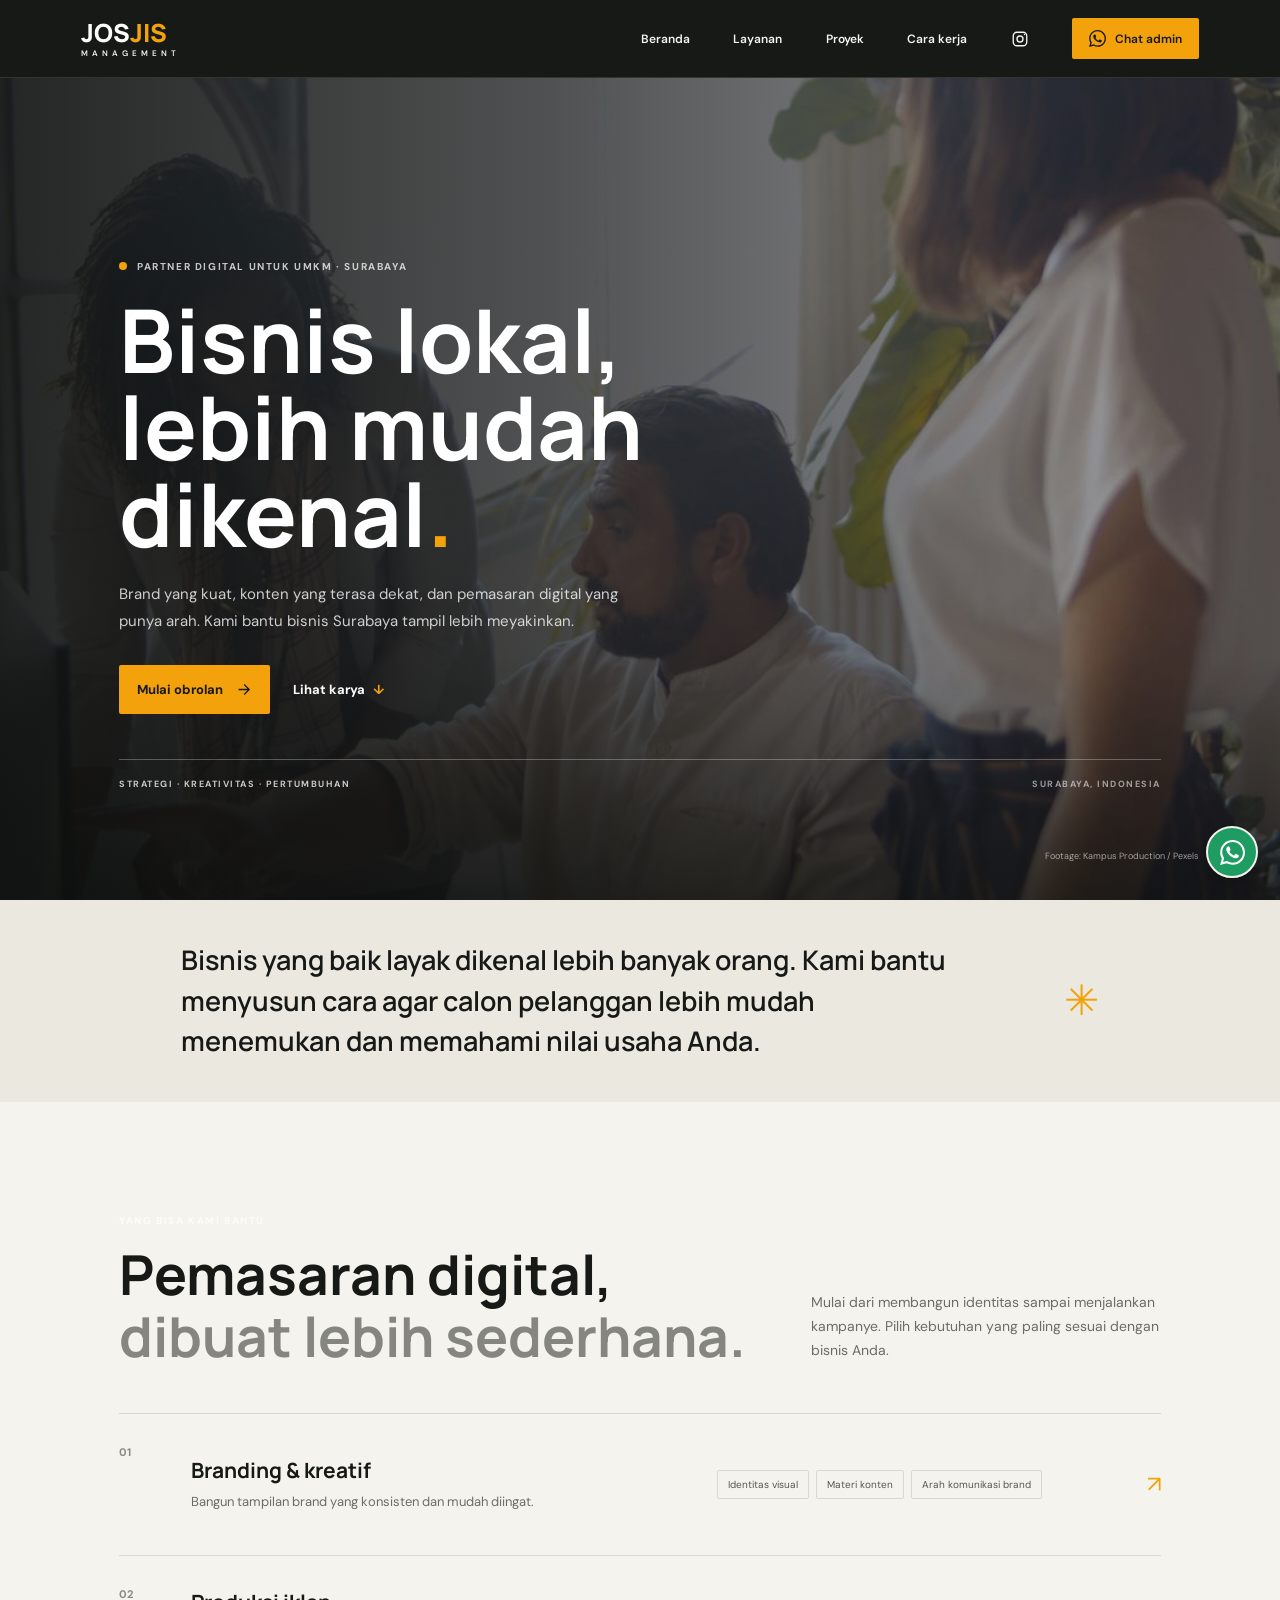
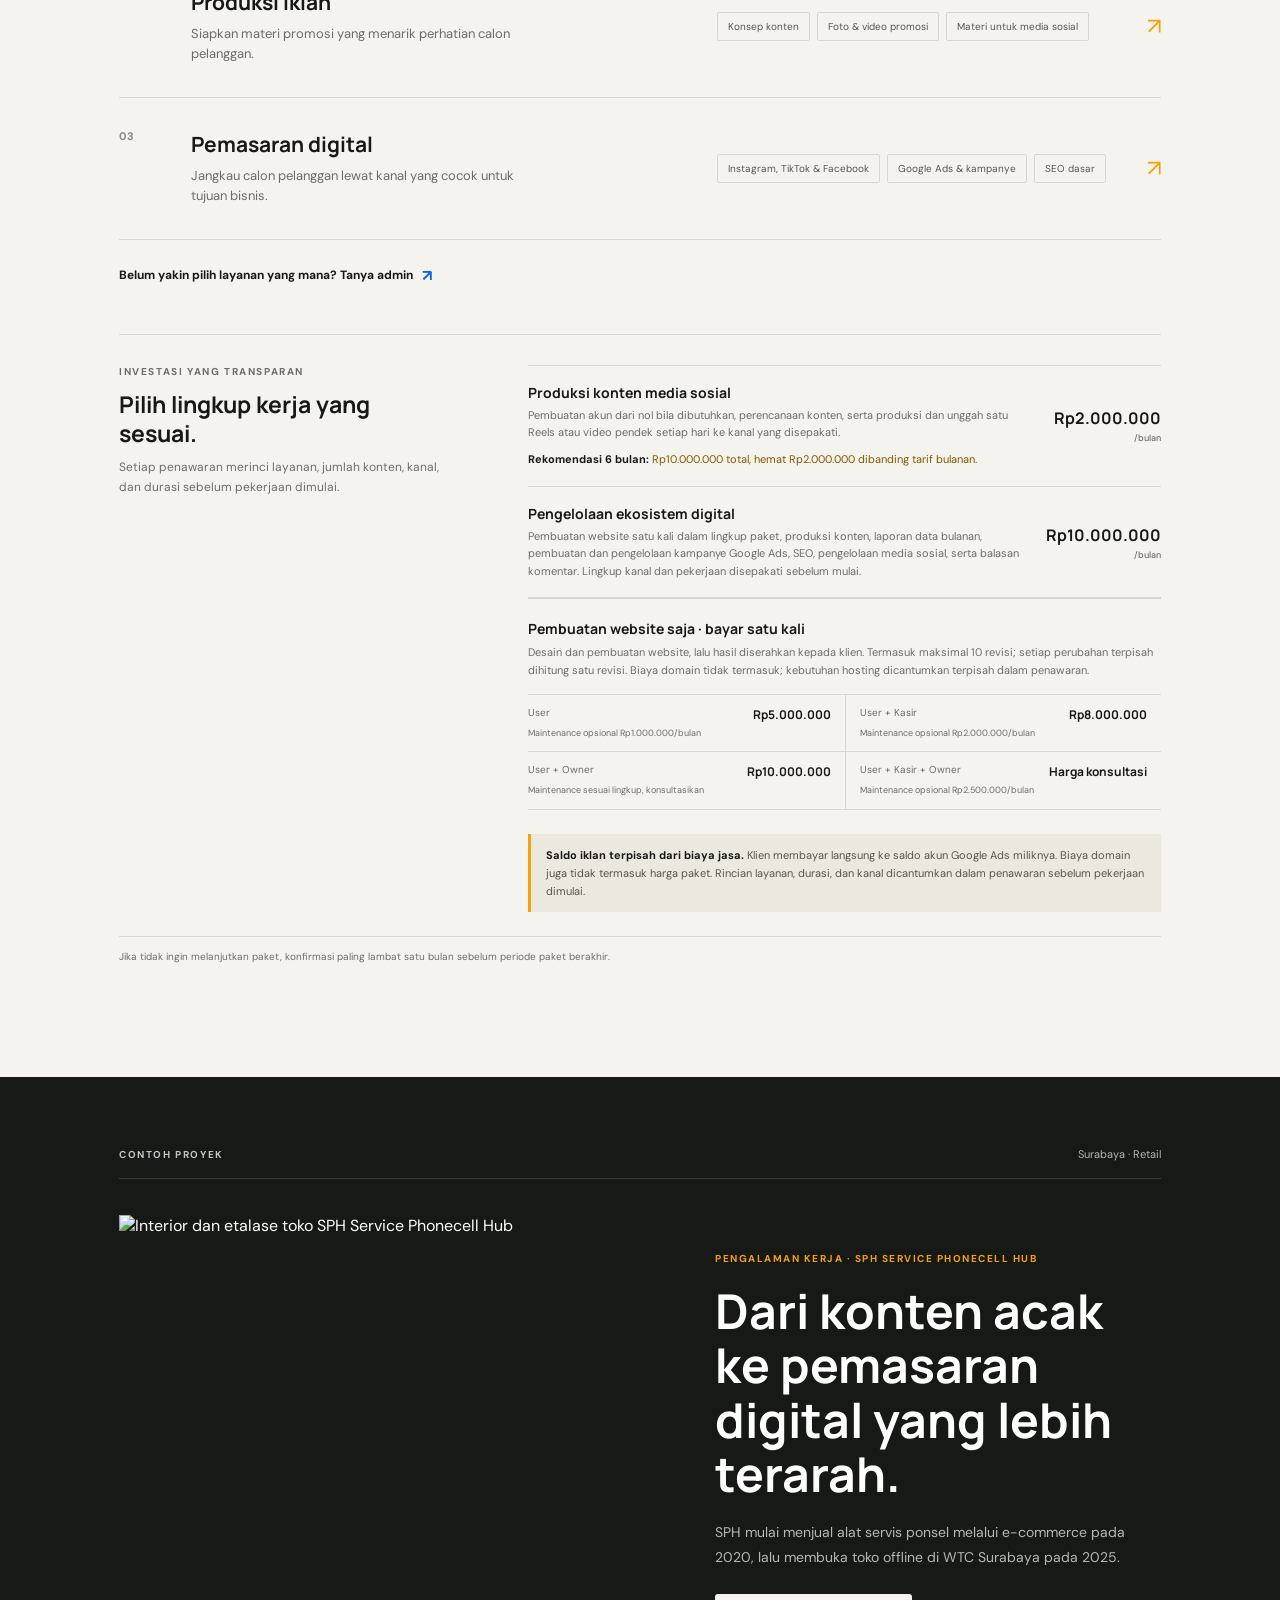
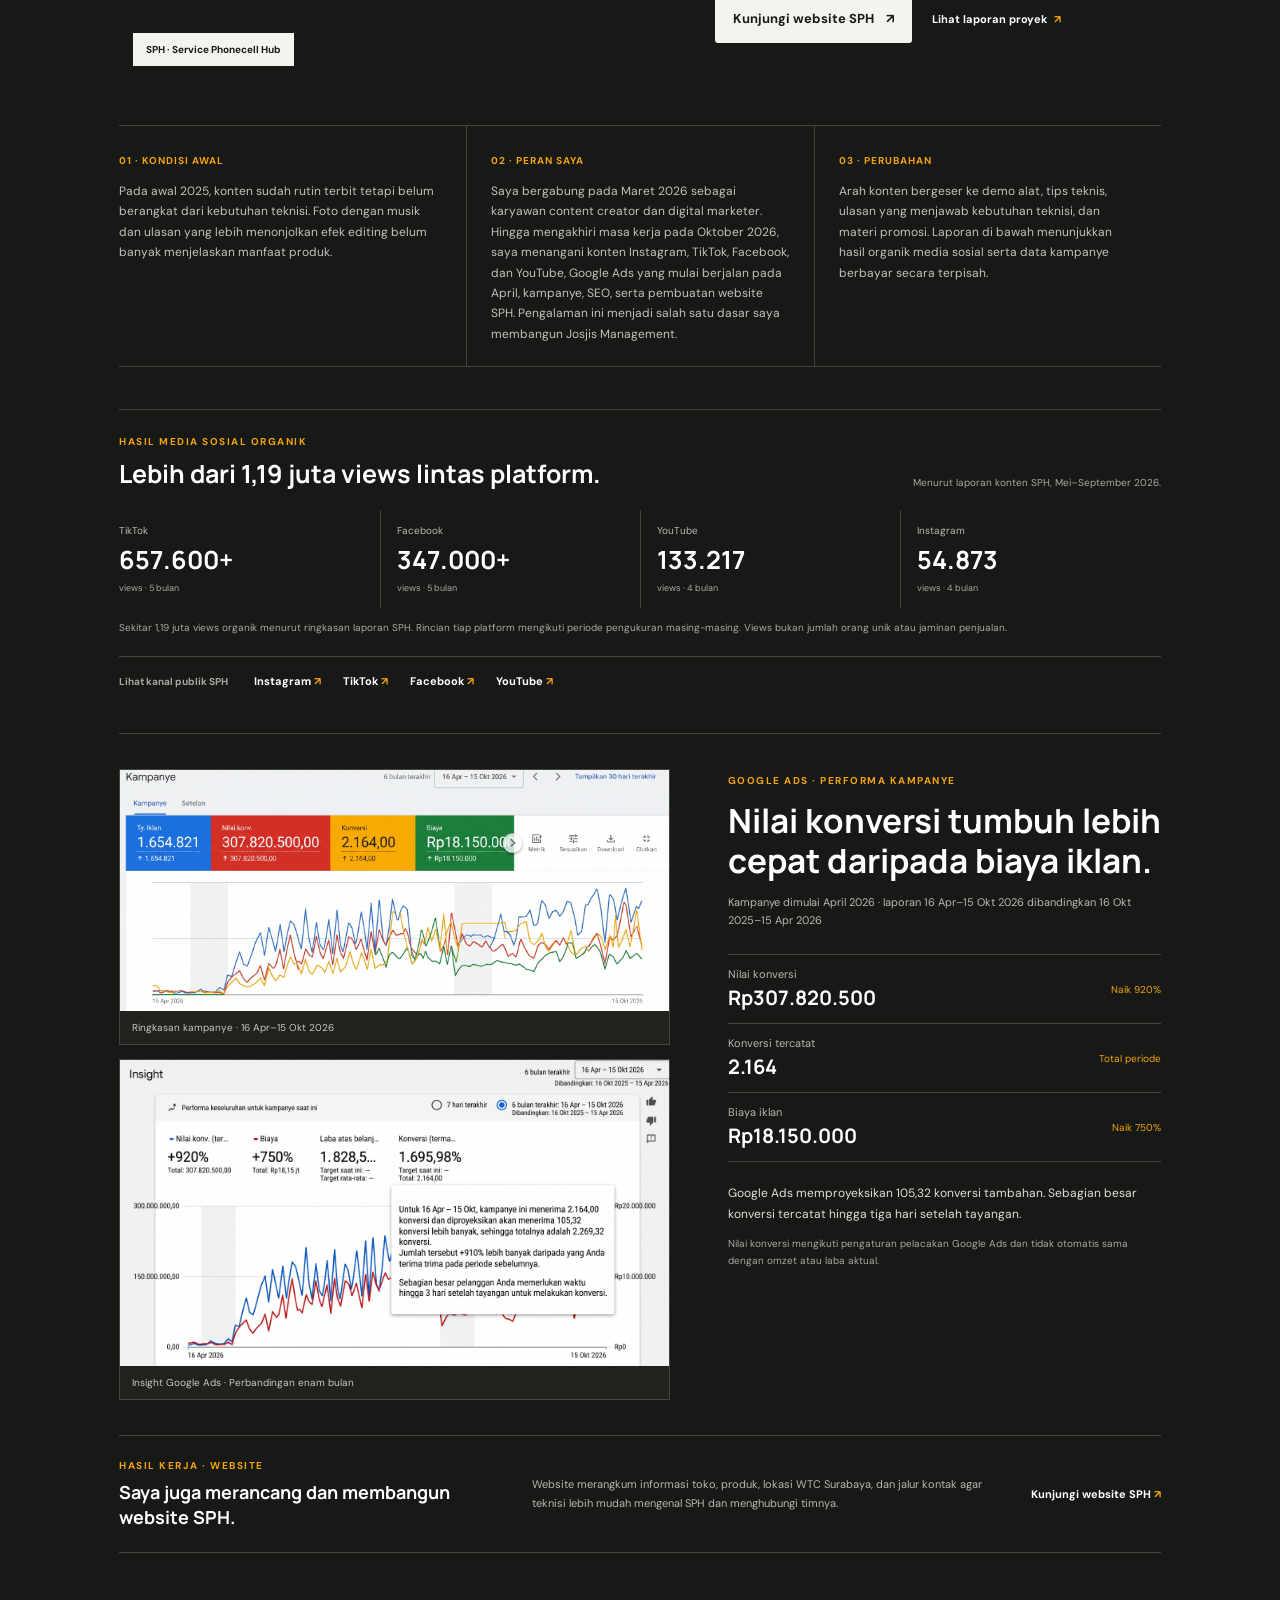
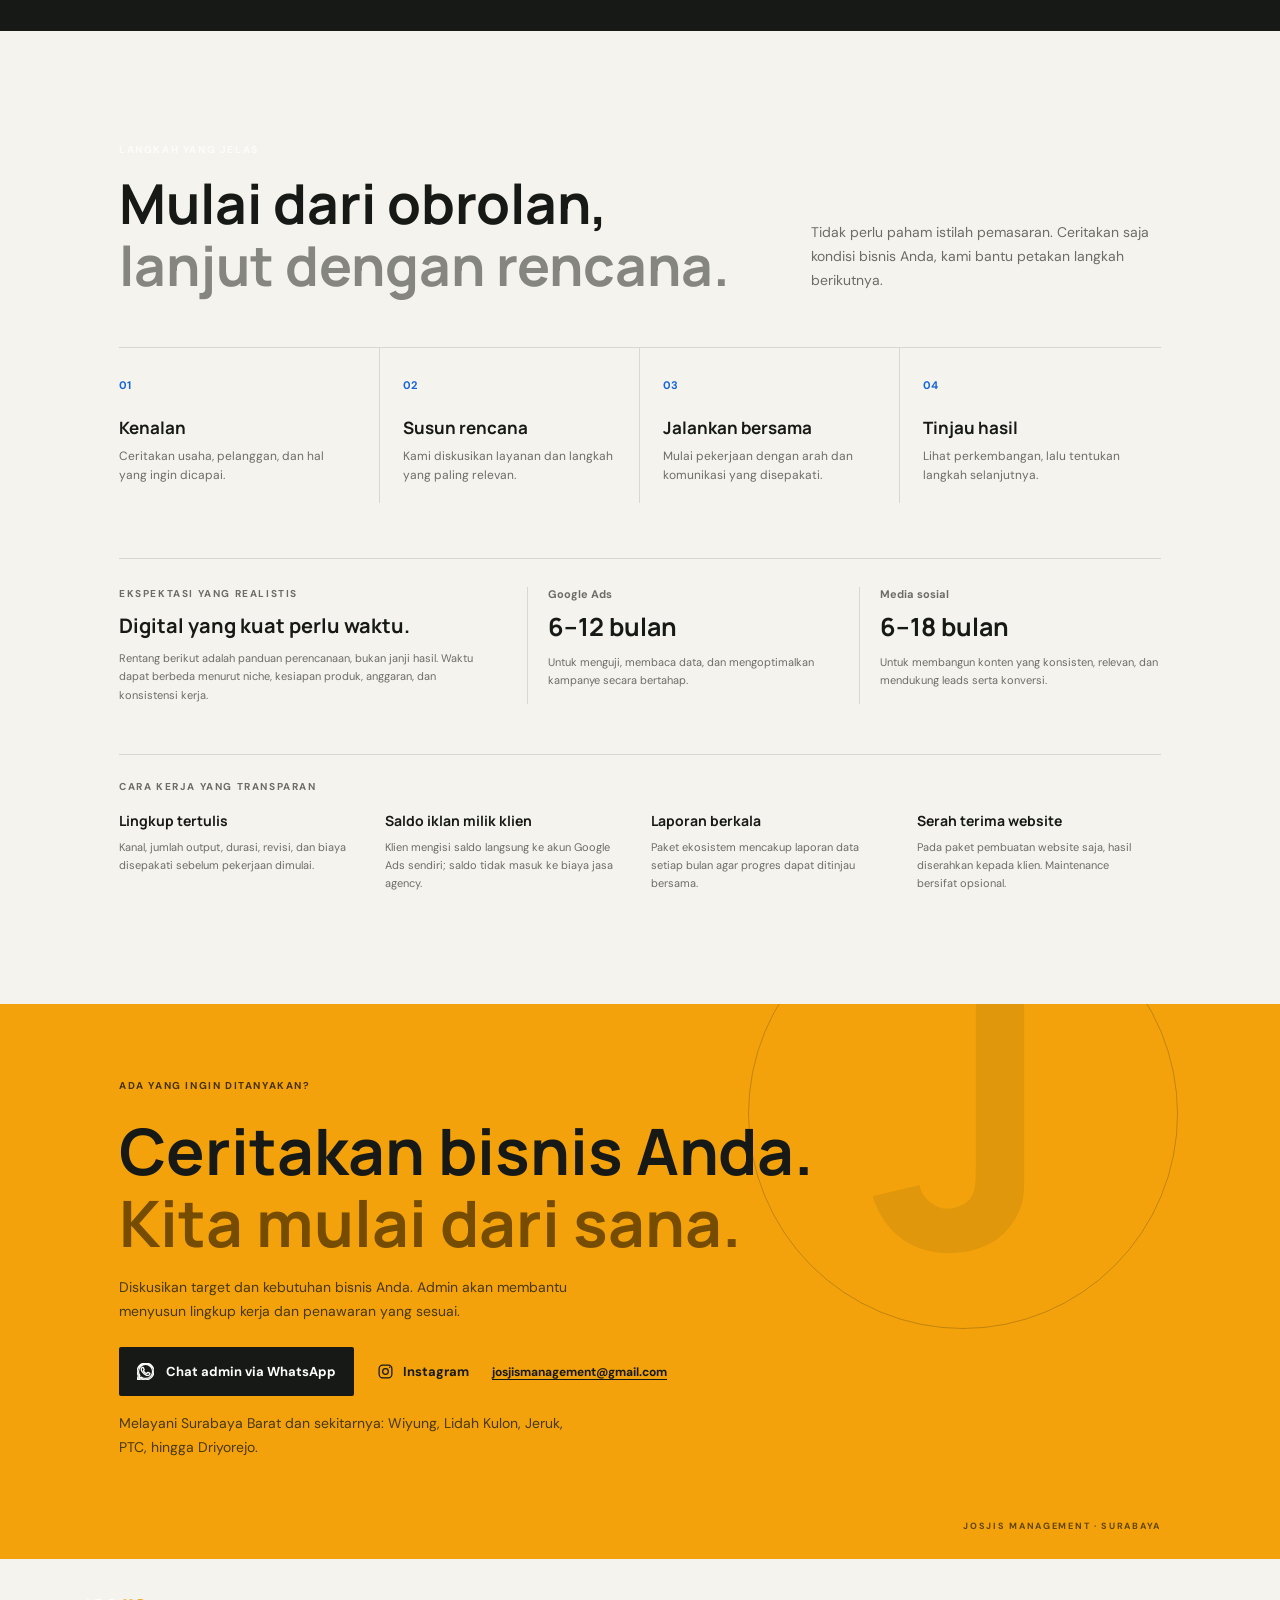
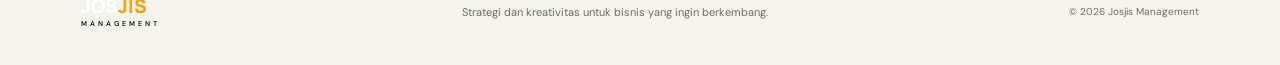
==== index.html @ 12db0a2f "Publish upgraded Josjis Management website Update the production site with the latest local website " ====
<!doctype html>
<html lang="id">
  <head>
    <meta charset="UTF-8" />
    <meta name="viewport" content="width=device-width, initial-scale=1.0" />
    <meta name="theme-color" content="#171916" />
    <meta name="description" content="Josjis Management membantu UMKM membangun brand, membuat materi iklan, dan mengembangkan pemasaran digital dari Surabaya." />
    <title>Josjis Management | Bikin Bisnis Lebih Terlihat</title>
    <link rel="preconnect" href="https://fonts.googleapis.com" />
    <link rel="preconnect" href="https://fonts.gstatic.com" crossorigin />
    <link href="https://fonts.googleapis.com/css2?family=DM+Sans:wght@400;500;600;700&family=Manrope:wght@400;500;600;700;800&display=swap" rel="stylesheet" />
    <link rel="stylesheet" href="styles.css" />
    <script src="script.js" defer></script>
  </head>
  <body>
    <header class="site-header">
      <a class="wordmark" href="#beranda" aria-label="Josjis Management, beranda">
        <span class="wordmark-main">JOS<span>JIS</span></span>
        <span class="wordmark-sub">MANAGEMENT</span>
      </a>
      <button class="menu-toggle" type="button" aria-label="Buka menu" aria-expanded="false" aria-controls="main-nav">
        <span></span><span></span>
      </button>
      <nav class="main-nav" id="main-nav" aria-label="Navigasi utama">
        <a href="#beranda">Beranda</a>
        <a href="#layanan">Layanan</a>
        <a href="#proyek">Proyek</a>
        <a href="#cara-kerja">Cara kerja</a>
        <a class="nav-instagram" href="https://www.instagram.com/josjis_management?stkn=MW5jb3ViZWU3eDFobw==" target="_blank" rel="noopener noreferrer" aria-label="Instagram Josjis Management">
          <svg viewBox="0 0 24 24" aria-hidden="true"><rect x="3" y="3" width="18" height="18" rx="5"/><circle cx="12" cy="12" r="4"/><circle class="instagram-dot" cx="18" cy="6" r="1"/></svg>
        </a>
        <a class="nav-contact" href="https://wa.me/message/ZLDYTVWY77NSD1" target="_blank" rel="noopener noreferrer">
          <svg viewBox="0 0 24 24" aria-hidden="true"><path d="M20.52 3.48A11.82 11.82 0 0 0 12.1 0C5.55 0 .22 5.33.22 11.88c0 2.1.55 4.14 1.6 5.95L.12 24l6.33-1.66a11.9 11.9 0 0 0 5.65 1.44h.01c6.55 0 11.88-5.33 11.88-11.88 0-3.17-1.23-6.15-3.47-8.42ZM12.1 21.77a9.9 9.9 0 0 1-5.05-1.39l-.36-.21-3.76.99 1-3.67-.24-.38a9.85 9.85 0 0 1-1.52-5.23c0-5.48 4.46-9.94 9.94-9.94 2.65 0 5.14 1.03 7.02 2.91a9.88 9.88 0 0 1 2.91 7.03c0 5.48-4.46 9.89-9.94 9.89Zm5.45-7.43c-.3-.15-1.77-.88-2.05-.98-.27-.1-.47-.15-.67.15-.2.3-.77.98-.95 1.18-.18.2-.35.22-.65.08-.3-.15-1.26-.47-2.4-1.49-.89-.79-1.49-1.77-1.67-2.07-.17-.3-.02-.46.13-.61.13-.13.3-.35.45-.53.15-.18.2-.3.3-.5.1-.2.05-.38-.03-.53-.07-.15-.67-1.62-.92-2.22-.24-.58-.49-.5-.67-.51h-.57c-.2 0-.52.08-.8.38-.27.3-1.04 1.02-1.04 2.49s1.07 2.89 1.22 3.09c.15.2 2.1 3.2 5.09 4.48.71.31 1.27.49 1.7.63.72.23 1.37.2 1.88.12.57-.09 1.77-.72 2.02-1.42.25-.7.25-1.3.18-1.42-.08-.13-.28-.2-.58-.35Z"/></svg>
          Chat admin
        </a>
      </nav>
    </header>

    <main>
      <section class="hero" id="beranda">
        <video class="hero-video" autoplay muted loop playsinline preload="none" poster="assets/hero-studio-poster.jpg" aria-hidden="true">
          <source src="assets/hero-studio.mp4" type="video/mp4" />
          <source src="https://videos.pexels.com/video-files/6248592/6248592-hd_1280_720_25fps.mp4" type="video/mp4" />
        </video>
        <div class="hero-shade" aria-hidden="true"></div>
        <div class="hero-copy">
          <p class="eyebrow"><span class="eyebrow-dot"></span> Partner digital untuk UMKM · Surabaya</p>
          <h1>Bisnis lokal,<br />lebih mudah dikenal<span class="accent-mark">.</span></h1>
          <p class="hero-lede">Brand yang kuat, konten yang terasa dekat, dan pemasaran digital yang punya arah. Kami bantu bisnis Surabaya tampil lebih meyakinkan.</p>
          <div class="hero-actions">
            <a class="button button-dark" href="https://wa.me/message/ZLDYTVWY77NSD1" target="_blank" rel="noopener noreferrer">
              Mulai obrolan
              <svg viewBox="0 0 24 24" aria-hidden="true"><path d="M5 12h14M13 5l7 7-7 7" /></svg>
            </a>
            <a class="text-link" href="#proyek">Lihat karya <span aria-hidden="true">↓</span></a>
          </div>
        </div>
        <div class="hero-meta"><span>Strategi · Kreativitas · Pertumbuhan</span><span class="hero-location">SURABAYA, INDONESIA</span></div>
        <span class="hero-credit">Footage: Kampus Production / Pexels</span>
      </section>

      <section class="intro-band" aria-label="Tentang Josjis Management">
        <p>Bisnis yang baik layak dikenal lebih banyak orang. Kami bantu menyusun cara agar calon pelanggan lebih mudah menemukan dan memahami nilai usaha Anda.</p>
        <span class="intro-spark" aria-hidden="true">✳</span>
      </section>

      <section class="services section-wrap" id="layanan">
        <div class="section-heading">
          <div><p class="eyebrow">Yang bisa kami bantu</p><h2>Pemasaran digital,<br /><span>dibuat lebih sederhana.</span></h2></div>
          <p class="section-note">Mulai dari membangun identitas sampai menjalankan kampanye. Pilih kebutuhan yang paling sesuai dengan bisnis Anda.</p>
        </div>
        <div class="service-list">
          <article class="service-item">
            <span class="service-number">01</span>
            <div class="service-title"><h3>Branding &amp; kreatif</h3><p>Bangun tampilan brand yang konsisten dan mudah diingat.</p></div>
            <ul><li>Identitas visual</li><li>Materi konten</li><li>Arah komunikasi brand</li></ul>
            <span class="service-arrow" aria-hidden="true">↗</span>
          </article>
          <article class="service-item">
            <span class="service-number">02</span>
            <div class="service-title"><h3>Produksi iklan</h3><p>Siapkan materi promosi yang menarik perhatian calon pelanggan.</p></div>
            <ul><li>Konsep konten</li><li>Foto &amp; video promosi</li><li>Materi untuk media sosial</li></ul>
            <span class="service-arrow" aria-hidden="true">↗</span>
          </article>
          <article class="service-item">
            <span class="service-number">03</span>
            <div class="service-title"><h3>Pemasaran digital</h3><p>Jangkau calon pelanggan lewat kanal yang cocok untuk tujuan bisnis.</p></div>
            <ul><li>Instagram, TikTok &amp; Facebook</li><li>Google Ads &amp; kampanye</li><li>SEO dasar</li></ul>
            <span class="service-arrow" aria-hidden="true">↗</span>
          </article>
        </div>
        <a class="inline-cta" href="https://wa.me/message/ZLDYTVWY77NSD1" target="_blank" rel="noopener noreferrer">Belum yakin pilih layanan yang mana? Tanya admin <span aria-hidden="true">↗</span></a>
        <div class="pricing-overview" aria-labelledby="pricing-title">
          <div class="pricing-heading">
            <p class="eyebrow">Investasi yang transparan</p>
            <h3 id="pricing-title">Pilih lingkup kerja yang sesuai.</h3>
            <p>Setiap penawaran merinci layanan, jumlah konten, kanal, dan durasi sebelum pekerjaan dimulai.</p>
          </div>
          <div class="pricing-list">
            <article class="pricing-row">
              <div><h4>Produksi konten media sosial</h4><p>Pembuatan akun dari nol bila dibutuhkan, perencanaan konten, serta produksi dan unggah satu Reels atau video pendek setiap hari ke kanal yang disepakati.</p><p class="pricing-deal"><strong>Rekomendasi 6 bulan:</strong> Rp10.000.000 total, hemat Rp2.000.000 dibanding tarif bulanan.</p></div>
              <strong>Rp2.000.000<span>/bulan</span></strong>
            </article>
            <article class="pricing-row">
              <div><h4>Pengelolaan ekosistem digital</h4><p>Pembuatan website satu kali dalam lingkup paket, produksi konten, laporan data bulanan, pembuatan dan pengelolaan kampanye Google Ads, SEO, pengelolaan media sosial, serta balasan komentar. Lingkup kanal dan pekerjaan disepakati sebelum mulai.</p></div>
              <strong>Rp10.000.000<span>/bulan</span></strong>
            </article>
            <article class="pricing-website">
              <div class="pricing-website-heading"><h4>Pembuatan website saja · bayar satu kali</h4><p>Desain dan pembuatan website, lalu hasil diserahkan kepada klien. Termasuk maksimal 10 revisi; setiap perubahan terpisah dihitung satu revisi. Biaya domain tidak termasuk; kebutuhan hosting dicantumkan terpisah dalam penawaran.</p></div>
              <div class="website-config-list">
                <div><span>User</span><strong>Rp5.000.000</strong><small>Maintenance opsional Rp1.000.000/bulan</small></div>
                <div><span>User + Kasir</span><strong>Rp8.000.000</strong><small>Maintenance opsional Rp2.000.000/bulan</small></div>
                <div><span>User + Owner</span><strong>Rp10.000.000</strong><small>Maintenance sesuai lingkup, konsultasikan</small></div>
                <div><span>User + Kasir + Owner</span><strong>Harga konsultasi</strong><small>Maintenance opsional Rp2.500.000/bulan</small></div>
              </div>
            </article>
          </div>
          <p class="pricing-ad-budget"><strong>Saldo iklan terpisah dari biaya jasa.</strong> Klien membayar langsung ke saldo akun Google Ads miliknya. Biaya domain juga tidak termasuk harga paket. Rincian layanan, durasi, dan kanal dicantumkan dalam penawaran sebelum pekerjaan dimulai.</p>
          <p class="pricing-terms">Jika tidak ingin melanjutkan paket, konfirmasi paling lambat satu bulan sebelum periode paket berakhir.</p>
        </div>
      </section>

      <section class="project-section" id="proyek">
        <div class="project-inner">
          <div class="project-topline"><p class="eyebrow">Contoh proyek</p><span>Surabaya · Retail</span></div>
          <div class="project-grid">
            <div class="project-image-wrap">
              <img src="https://sphservice.netlify.app/sph-toko.jpg" alt="Interior dan etalase toko SPH Service Phonecell Hub" loading="lazy" />
              <span class="image-caption">SPH · Service Phonecell Hub</span>
            </div>
            <div class="project-copy">
              <p class="project-kicker">Pengalaman kerja · SPH Service Phonecell Hub</p>
              <h2>Dari konten acak ke pemasaran digital yang lebih terarah.</h2>
              <p>SPH mulai menjual alat servis ponsel melalui e-commerce pada 2020, lalu membuka toko offline di WTC Surabaya pada 2025.</p>
              <div class="project-links">
                <a class="button button-light" href="https://sphservice.netlify.app/" target="_blank" rel="noopener noreferrer">Kunjungi website SPH <span aria-hidden="true">↗</span></a>
                <a class="report-link" href="https://drive.google.com/file/d/15TUkrly_C1UPIqpBRBptR8ZwINu9asWR/view" target="_blank" rel="noopener noreferrer">Lihat laporan proyek <span aria-hidden="true">↗</span></a>
              </div>
            </div>
          </div>
          <div class="case-study-story" aria-label="Perjalanan pengelolaan digital SPH">
            <article>
              <span>01 · Kondisi awal</span>
              <p>Pada awal 2025, konten sudah rutin terbit tetapi belum berangkat dari kebutuhan teknisi. Foto dengan musik dan ulasan yang lebih menonjolkan efek editing belum banyak menjelaskan manfaat produk.</p>
            </article>
            <article>
              <span>02 · Peran saya</span>
              <p>Saya bergabung pada Maret 2026 sebagai karyawan content creator dan digital marketer. Hingga mengakhiri masa kerja pada Oktober 2026, saya menangani konten Instagram, TikTok, Facebook, dan YouTube, Google Ads yang mulai berjalan pada April, kampanye, SEO, serta pembuatan website SPH. Pengalaman ini menjadi salah satu dasar saya membangun Josjis Management.</p>
            </article>
            <article>
              <span>03 · Perubahan</span>
              <p>Arah konten bergeser ke demo alat, tips teknis, ulasan yang menjawab kebutuhan teknisi, dan materi promosi. Laporan di bawah menunjukkan hasil organik media sosial serta data kampanye berbayar secara terpisah.</p>
            </article>
          </div>
          <section class="social-results" aria-labelledby="social-results-title">
            <div class="social-results-heading">
              <div><p class="project-kicker">Hasil media sosial organik</p><h3 id="social-results-title">Lebih dari 1,19 juta views lintas platform.</h3></div>
              <p>Menurut laporan konten SPH, Mei–September 2026.</p>
            </div>
            <div class="social-results-grid">
              <article><span>TikTok</span><strong>657.600+</strong><small>views · 5 bulan</small></article>
              <article><span>Facebook</span><strong>347.000+</strong><small>views · 5 bulan</small></article>
              <article><span>YouTube</span><strong>133.217</strong><small>views · 4 bulan</small></article>
              <article><span>Instagram</span><strong>54.873</strong><small>views · 4 bulan</small></article>
            </div>
            <p class="social-results-note">Sekitar 1,19 juta views organik menurut ringkasan laporan SPH. Rincian tiap platform mengikuti periode pengukuran masing-masing. Views bukan jumlah orang unik atau jaminan penjualan.</p>
          </section>
          <div class="case-study-channels">
            <span>Lihat kanal publik SPH</span>
            <a href="https://www.instagram.com/sphservicephonecellhub/" target="_blank" rel="noopener noreferrer">Instagram <span aria-hidden="true">↗</span></a>
            <a href="https://www.tiktok.com/@servicephonecellhub" target="_blank" rel="noopener noreferrer">TikTok <span aria-hidden="true">↗</span></a>
            <a href="https://www.facebook.com/servicephonecellhub/" target="_blank" rel="noopener noreferrer">Facebook <span aria-hidden="true">↗</span></a>
            <a href="https://www.youtube.com/@servicephonecellhub" target="_blank" rel="noopener noreferrer">YouTube <span aria-hidden="true">↗</span></a>
          </div>
          <div class="ads-report" aria-labelledby="ads-report-title">
            <div class="ads-report-visuals" aria-label="Tangkapan layar laporan Google Ads">
              <figure class="ads-report-figure">
                <img src="assets/Gemini_Generated_Image_j2tyowj2tyowj2ty.jpg" alt="Ringkasan Google Ads periode 16 April sampai 15 Oktober 2026: 1.654.821 tayangan, nilai konversi Rp307.820.500, 2.164 konversi, dan biaya Rp18.150.000." loading="lazy" />
                <figcaption>Ringkasan kampanye · 16 Apr–15 Okt 2026</figcaption>
              </figure>
              <figure class="ads-report-figure">
                <img src="assets/Gemini_Generated_Image_wlbngfwlbngfwlbn.jpg" alt="Insight Google Ads yang membandingkan performa kampanye dengan enam bulan sebelumnya." loading="lazy" />
                <figcaption>Insight Google Ads · Perbandingan enam bulan</figcaption>
              </figure>
            </div>
            <div class="ads-report-copy">
              <p class="ads-report-kicker">Google Ads · Performa kampanye</p>
              <h3 id="ads-report-title">Nilai konversi tumbuh lebih cepat daripada biaya iklan.</h3>
              <p class="ads-report-period">Kampanye dimulai April 2026 · laporan 16 Apr–15 Okt 2026 dibandingkan 16 Okt 2025–15 Apr 2026</p>
              <dl class="ads-report-metrics">
                <div><dt>Nilai konversi</dt><dd>Rp307.820.500</dd><small>Naik 920%</small></div>
                <div><dt>Konversi tercatat</dt><dd>2.164</dd><small>Total periode</small></div>
                <div><dt>Biaya iklan</dt><dd>Rp18.150.000</dd><small>Naik 750%</small></div>
              </dl>
              <p class="ads-report-insight">Google Ads memproyeksikan 105,32 konversi tambahan. Sebagian besar konversi tercatat hingga tiga hari setelah tayangan.</p>
              <p class="ads-report-note">Nilai konversi mengikuti pengaturan pelacakan Google Ads dan tidak otomatis sama dengan omzet atau laba aktual.</p>
            </div>
          </div>
          <div class="case-study-website">
            <div><p class="project-kicker">Hasil kerja · Website</p><h3>Saya juga merancang dan membangun website SPH.</h3></div>
            <p>Website merangkum informasi toko, produk, lokasi WTC Surabaya, dan jalur kontak agar teknisi lebih mudah mengenal SPH dan menghubungi timnya.</p>
            <a href="https://sphservice.netlify.app/" target="_blank" rel="noopener noreferrer">Kunjungi website SPH <span aria-hidden="true">↗</span></a>
          </div>
        </div>
      </section>

      <section class="process section-wrap" id="cara-kerja">
        <div class="section-heading process-heading">
          <div><p class="eyebrow">Langkah yang jelas</p><h2>Mulai dari obrolan,<br /><span>lanjut dengan rencana.</span></h2></div>
          <p class="section-note">Tidak perlu paham istilah pemasaran. Ceritakan saja kondisi bisnis Anda, kami bantu petakan langkah berikutnya.</p>
        </div>
        <div class="process-grid">
          <article><span>01</span><h3>Kenalan</h3><p>Ceritakan usaha, pelanggan, dan hal yang ingin dicapai.</p></article>
          <article><span>02</span><h3>Susun rencana</h3><p>Kami diskusikan layanan dan langkah yang paling relevan.</p></article>
          <article><span>03</span><h3>Jalankan bersama</h3><p>Mulai pekerjaan dengan arah dan komunikasi yang disepakati.</p></article>
          <article><span>04</span><h3>Tinjau hasil</h3><p>Lihat perkembangan, lalu tentukan langkah selanjutnya.</p></article>
        </div>
        <div class="growth-horizon">
          <div class="growth-horizon-intro">
            <p class="eyebrow">Ekspektasi yang realistis</p>
            <h3>Digital yang kuat perlu waktu.</h3>
            <p>Rentang berikut adalah panduan perencanaan, bukan janji hasil. Waktu dapat berbeda menurut niche, kesiapan produk, anggaran, dan konsistensi kerja.</p>
          </div>
          <div class="growth-horizon-item"><span>Google Ads</span><strong>6–12 bulan</strong><p>Untuk menguji, membaca data, dan mengoptimalkan kampanye secara bertahap.</p></div>
          <div class="growth-horizon-item"><span>Media sosial</span><strong>6–18 bulan</strong><p>Untuk membangun konten yang konsisten, relevan, dan mendukung leads serta konversi.</p></div>
        </div>
        <div class="work-transparency">
          <p class="eyebrow">Cara kerja yang transparan</p>
          <div class="work-transparency-grid">
            <article><h3>Lingkup tertulis</h3><p>Kanal, jumlah output, durasi, revisi, dan biaya disepakati sebelum pekerjaan dimulai.</p></article>
            <article><h3>Saldo iklan milik klien</h3><p>Klien mengisi saldo langsung ke akun Google Ads sendiri; saldo tidak masuk ke biaya jasa agency.</p></article>
            <article><h3>Laporan berkala</h3><p>Paket ekosistem mencakup laporan data setiap bulan agar progres dapat ditinjau bersama.</p></article>
            <article><h3>Serah terima website</h3><p>Pada paket pembuatan website saja, hasil diserahkan kepada klien. Maintenance bersifat opsional.</p></article>
          </div>
        </div>
      </section>

      <section class="contact-section" id="kontak">
        <div class="contact-orbit" aria-hidden="true">J</div>
        <div class="contact-content">
          <p class="eyebrow">Ada yang ingin ditanyakan?</p>
          <h2>Ceritakan bisnis Anda.<br /><span>Kita mulai dari sana.</span></h2>
          <p>Diskusikan target dan kebutuhan bisnis Anda. Admin akan membantu menyusun lingkup kerja dan penawaran yang sesuai.</p>
          <div class="contact-actions">
            <a class="button button-dark" href="https://wa.me/message/ZLDYTVWY77NSD1" target="_blank" rel="noopener noreferrer">
              <svg viewBox="0 0 24 24" aria-hidden="true"><path d="M20.52 3.48A11.82 11.82 0 0 0 12.1 0C5.55 0 .22 5.33.22 11.88c0 2.1.55 4.14 1.6 5.95L.12 24l6.33-1.66a11.9 11.9 0 0 0 5.65 1.44h.01c6.55 0 11.88-5.33 11.88-11.88 0-3.17-1.23-6.15-3.47-8.42ZM12.1 21.77a9.9 9.9 0 0 1-5.05-1.39l-.36-.21-3.76.99 1-3.67-.24-.38a9.85 9.85 0 0 1-1.52-5.23c0-5.48 4.46-9.94 9.94-9.94 2.65 0 5.14 1.03 7.02 2.91a9.88 9.88 0 0 1 2.91 7.03c0 5.48-4.46 9.89-9.94 9.89Zm5.45-7.43c-.3-.15-1.77-.88-2.05-.98-.27-.1-.47-.15-.67.15-.2.3-.77.98-.95 1.18-.18.2-.35.22-.65.08-.3-.15-1.26-.47-2.4-1.49-.89-.79-1.49-1.77-1.67-2.07-.17-.3-.02-.46.13-.61.13-.13.3-.35.45-.53.15-.18.2-.3.3-.5.1-.2.05-.38-.03-.53-.07-.15-.67-1.62-.92-2.22-.24-.58-.49-.5-.67-.51h-.57c-.2 0-.52.08-.8.38-.27.3-1.04 1.02-1.04 2.49s1.07 2.89 1.22 3.09c.15.2 2.1 3.2 5.09 4.48.71.31 1.27.49 1.7.63.72.23 1.37.2 1.88.12.57-.09 1.77-.72 2.02-1.42.25-.7.25-1.3.18-1.42-.08-.13-.28-.2-.58-.35Z"/></svg>
              Chat admin via WhatsApp
            </a>
            <a class="instagram-contact" href="https://www.instagram.com/josjis_management?stkn=MW5jb3ViZWU3eDFobw==" target="_blank" rel="noopener noreferrer">
              <svg viewBox="0 0 24 24" aria-hidden="true"><rect x="3" y="3" width="18" height="18" rx="5"/><circle cx="12" cy="12" r="4"/><circle class="instagram-dot" cx="18" cy="6" r="1"/></svg>
              Instagram
            </a>
            <a class="contact-email" href="mailto:josjismanagement@gmail.com">josjismanagement@gmail.com</a>
          </div>
          <p class="service-area">Melayani Surabaya Barat dan sekitarnya: Wiyung, Lidah Kulon, Jeruk, PTC, hingga Driyorejo.</p>
        </div>
        <span class="contact-aside">JOSJIS MANAGEMENT · SURABAYA</span>
      </section>
    </main>

    <footer class="site-footer">
      <a class="wordmark footer-wordmark" href="#beranda" aria-label="Josjis Management, kembali ke atas">
        <span class="wordmark-main">JOS<span>JIS</span></span>
        <span class="wordmark-sub">MANAGEMENT</span>
      </a>
      <p>Strategi dan kreativitas untuk bisnis yang ingin berkembang.</p>
      <span class="copyright">© <span id="current-year">2026</span> Josjis Management</span>
    </footer>

    <a class="floating-whatsapp" href="https://wa.me/message/ZLDYTVWY77NSD1" target="_blank" rel="noopener noreferrer" aria-label="Chat admin Josjis Management melalui WhatsApp">
      <svg viewBox="0 0 24 24" aria-hidden="true"><path d="M20.52 3.48A11.82 11.82 0 0 0 12.1 0C5.55 0 .22 5.33.22 11.88c0 2.1.55 4.14 1.6 5.95L.12 24l6.33-1.66a11.9 11.9 0 0 0 5.65 1.44h.01c6.55 0 11.88-5.33 11.88-11.88 0-3.17-1.23-6.15-3.47-8.42ZM12.1 21.77a9.9 9.9 0 0 1-5.05-1.39l-.36-.21-3.76.99 1-3.67-.24-.38a9.85 9.85 0 0 1-1.52-5.23c0-5.48 4.46-9.94 9.94-9.94 2.65 0 5.14 1.03 7.02 2.91a9.88 9.88 0 0 1 2.91 7.03c0 5.48-4.46 9.89-9.94 9.89Zm5.45-7.43c-.3-.15-1.77-.88-2.05-.98-.27-.1-.47-.15-.67.15-.2.3-.77.98-.95 1.18-.18.2-.35.22-.65.08-.3-.15-1.26-.47-2.4-1.49-.89-.79-1.49-1.77-1.67-2.07-.17-.3-.02-.46.13-.61.13-.13.3-.35.45-.53.15-.18.2-.3.3-.5.1-.2.05-.38-.03-.53-.07-.15-.67-1.62-.92-2.22-.24-.58-.49-.5-.67-.51h-.57c-.2 0-.52.08-.8.38-.27.3-1.04 1.02-1.04 2.49s1.07 2.89 1.22 3.09c.15.2 2.1 3.2 5.09 4.48.71.31 1.27.49 1.7.63.72.23 1.37.2 1.88.12.57-.09 1.77-.72 2.02-1.42.25-.7.25-1.3.18-1.42-.08-.13-.28-.2-.58-.35Z"/></svg>
    </a>
    <span class="cursor-dot" aria-hidden="true"></span>
  </body>
</html>
---- styles.css ----
:root {
  font-family: 'DM Sans', sans-serif;
  color: #171916;
  background: #f5f3ed;
  font-synthesis: none;
  text-rendering: optimizeLegibility;
  --paper: #f5f3ed;
  --ink: #171916;
  --muted: #6c6d66;
  --line: #d8d7d0;
  --orange: #f3a20b;
  --blue: #1465d9;
  --display: 'Manrope', sans-serif;
}

* { box-sizing: border-box; }
html { scroll-behavior: smooth; scroll-padding-top: 92px; }
body { margin: 0; min-width: 320px; }
body, button, a { font-family: 'DM Sans', sans-serif; }
a { color: inherit; }
button { color: inherit; }
:focus-visible { outline: 3px solid var(--blue); outline-offset: 4px; }

.site-header {
  min-height: 78px;
  padding: 0 clamp(22px, 6.3vw, 98px);
  display: flex;
  align-items: center;
  justify-content: space-between;
  border-bottom: 1px solid rgba(255, 255, 255, .12);
  position: sticky;
  top: 0;
  z-index: 5;
  background: #171916;
  color: var(--paper);
}
.wordmark { display: inline-flex; flex-direction: column; text-decoration: none; line-height: 1; width: max-content; }
.wordmark-main { font-family: var(--display); font-size: 25px; font-weight: 800; letter-spacing: 0; }
.wordmark-main { color: #fff; }
.wordmark-main span { color: var(--orange); }
.wordmark-sub { margin-top: 4px; font-size: 8px; letter-spacing: 4px; font-weight: 600; }
.main-nav { display: flex; align-items: center; gap: clamp(22px, 3.4vw, 52px); }
.main-nav > a { text-decoration: none; font-size: 12px; font-weight: 600; transition: color .2s ease; }
.main-nav > a:hover { color: var(--orange); }
.main-nav .nav-contact { display: inline-flex; align-items: center; gap: 9px; padding: 12px 17px; background: var(--orange); color: var(--ink); border-radius: 2px; }
.main-nav .nav-contact:hover { color: var(--ink); background: #ffc345; }
.nav-instagram { display: grid; place-items: center; }
.nav-instagram svg { width: 18px; height: 18px; fill: none; stroke: currentColor; stroke-width: 1.8; }
.nav-instagram .instagram-dot { fill: currentColor; stroke: none; }
.nav-contact svg, .button svg { width: 17px; height: 17px; fill: currentColor; }
.menu-toggle { display: none; }

.hero {
  min-height: max(650px, calc(100svh - 78px));
  padding: 110px clamp(22px, 9.3vw, 145px) 38px;
  display: flex;
  flex-direction: column;
  justify-content: center;
  align-items: flex-start;
  gap: 45px;
  position: relative;
  overflow: hidden;
  isolation: isolate;
  background: #141511 url('assets/hero-studio-poster.jpg') center 46% / cover no-repeat;
  color: #fff;
}
.hero-video, .hero-shade { position: absolute; inset: 0; width: 100%; height: 100%; }
.hero-video { z-index: -2; object-fit: cover; object-position: center 46%; }
.hero-shade { z-index: -1; background: linear-gradient(90deg, rgba(12, 14, 12, .88) 0%, rgba(12, 14, 12, .66) 43%, rgba(12, 14, 12, .24) 100%), linear-gradient(0deg, rgba(12, 14, 12, .6), transparent 30%); }
.hero-copy { max-width: 820px; padding-bottom: 0; position: relative; z-index: 1; }
.eyebrow { display: flex; align-items: center; gap: 10px; text-transform: uppercase; letter-spacing: 1.6px; font-size: 10px; font-weight: 700; color: rgba(255, 255, 255, .75); margin: 0 0 23px; }
.eyebrow-dot { width: 8px; height: 8px; background: var(--orange); border-radius: 50%; display: inline-block; }
h1, h2, h3, p { margin-top: 0; }
h1, h2, h3 { font-family: var(--display); }
.hero h1 { max-width: 820px; font-size: 88px; line-height: .99; letter-spacing: 0; margin: 0 0 24px; font-weight: 700; text-wrap: balance; }
.accent-mark { color: var(--orange); }
.hero-lede { max-width: 540px; color: rgba(255, 255, 255, .78); font-size: 15px; line-height: 1.8; margin-bottom: 30px; }
.hero-actions, .contact-actions { display: flex; flex-wrap: wrap; align-items: center; gap: 23px; }
.button { min-height: 49px; display: inline-flex; align-items: center; justify-content: center; gap: 12px; padding: 0 18px; text-decoration: none; font-size: 13px; font-weight: 700; transition: transform .2s ease, background .2s ease; }
.button:hover { transform: translateY(-2px); }
.button-dark { background: var(--ink); color: white; border-radius: 2px; }
.button-dark:hover { background: var(--blue); }
.button-dark svg { fill: none; stroke: currentColor; stroke-width: 1.8; }
.hero .button-dark { background: var(--orange); color: var(--ink); }
.hero .button-dark:hover { background: #ffc345; }
.text-link { color: #fff; font-size: 13px; font-weight: 700; text-decoration: none; }
.text-link span { color: var(--orange); margin-left: 5px; }
.instagram-contact svg { width: 19px; height: 19px; fill: none; stroke: currentColor; stroke-width: 1.8; }
.instagram-dot { fill: currentColor; stroke: none; }
.hero-meta { width: 100%; display: flex; justify-content: space-between; align-items: center; gap: 20px; padding-top: 18px; border-top: 1px solid rgba(255, 255, 255, .28); color: rgba(255, 255, 255, .76); text-transform: uppercase; font-size: 9px; letter-spacing: 1.5px; font-weight: 700; }
.hero-location { color: rgba(255, 255, 255, .56); }
.hero-credit { position: absolute; right: clamp(22px, 6.3vw, 98px); bottom: 38px; z-index: 1; color: rgba(255, 255, 255, .58); font-size: 9px; }
.cursor-dot { position: fixed; z-index: 20; left: 0; top: 0; width: 12px; height: 12px; border: 2px solid #fff; border-radius: 50%; background: #fff; mix-blend-mode: difference; opacity: 0; pointer-events: none; transition: opacity .12s ease, transform .6s ease; }
html.has-pointer-dot .cursor-dot { opacity: 1; }
html.has-pointer-dot .cursor-dot.over-text { opacity: .45; }
html.has-pointer-dot .cursor-dot.is-fast { transform: scale(2.5); }

.intro-band { min-height: 185px; display: flex; justify-content: center; align-items: center; gap: clamp(24px, 8vw, 125px); padding: 40px 24px; background: #eae8df; }
.intro-band p { max-width: 780px; margin: 0; font-family: var(--display); font-size: clamp(18px, 2.2vw, 27px); font-weight: 600; line-height: 1.5; }
.intro-spark { color: var(--orange); font-size: 42px; flex: none; }
.section-wrap { padding: 112px clamp(22px, 9.3vw, 145px); }
.section-heading { display: flex; align-items: end; justify-content: space-between; gap: 40px; margin-bottom: 46px; }
.section-heading .eyebrow { margin-bottom: 16px; }
.section-heading h2, .project-copy h2, .contact-content h2 { font-size: clamp(34px, 4.3vw, 58px); line-height: 1.13; letter-spacing: 0; margin: 0; }
.section-heading h2 span { color: #85867f; }
.section-note { max-width: 350px; margin: 0 0 4px; color: var(--muted); line-height: 1.7; font-size: 14px; }
.service-list { border-top: 1px solid var(--line); }
.service-item { display: grid; grid-template-columns: 48px minmax(220px, 1.15fr) minmax(230px, .9fr) 28px; align-items: center; gap: 24px; min-height: 142px; border-bottom: 1px solid var(--line); transition: padding .2s ease; }
.service-item:hover { padding-left: 8px; }
.service-number { color: #888980; font-size: 11px; font-weight: 700; align-self: start; padding-top: 31px; }
.service-title h3 { font-size: 21px; margin: 0 0 8px; }
.service-title p { max-width: 360px; margin: 0; color: var(--muted); font-size: 13px; line-height: 1.55; }
.service-item ul { display: flex; flex-wrap: wrap; gap: 7px; list-style: none; padding: 0; margin: 0; }
.service-item li { padding: 7px 10px; border: 1px solid #d8d7d0; color: #55574f; font-size: 10px; border-radius: 2px; }
.service-arrow { color: var(--orange); font-size: 23px; justify-self: end; }
.inline-cta { display: inline-flex; gap: 9px; align-items: center; margin-top: 25px; font-size: 12px; font-weight: 700; text-decoration: none; }
.inline-cta span { color: var(--blue); font-size: 16px; }
.pricing-overview { display: grid; grid-template-columns: minmax(210px, .8fr) minmax(0, 1.4fr); gap: 24px 48px; margin-top: 48px; padding-top: 30px; border-top: 1px solid var(--line); }
.pricing-heading { grid-row: span 2; }
.pricing-heading .eyebrow { margin-bottom: 12px; color: var(--muted); }
.pricing-heading h3 { max-width: 300px; margin: 0 0 11px; font-size: 23px; line-height: 1.25; }
.pricing-heading > p:last-child { max-width: 340px; margin: 0; color: var(--muted); font-size: 12px; line-height: 1.65; }
.pricing-list { border-top: 1px solid var(--line); }
.pricing-row { display: flex; justify-content: space-between; align-items: center; gap: 20px; padding: 17px 0; border-bottom: 1px solid var(--line); }
.pricing-row h4 { margin: 0 0 5px; font-family: var(--display); font-size: 14px; }
.pricing-row p { max-width: 500px; margin: 0; color: var(--muted); font-size: 11px; line-height: 1.6; }
.pricing-row strong { flex: none; color: var(--ink); font-family: var(--display); font-size: 16px; text-align: right; }
.pricing-row strong span { display: block; margin-top: 3px; color: var(--muted); font-family: 'DM Sans', sans-serif; font-size: 9px; font-weight: 500; }
.pricing-row .pricing-deal { margin-top: 9px; color: #815900; }
.pricing-deal strong { font-family: 'DM Sans', sans-serif; font-size: 11px; }
.pricing-website { padding-top: 20px; border-top: 1px solid var(--line); }
.pricing-website-heading h4 { margin: 0 0 6px; font-family: var(--display); font-size: 14px; }
.pricing-website-heading p { max-width: 680px; margin: 0 0 14px; color: var(--muted); font-size: 11px; line-height: 1.6; }
.website-config-list { display: grid; grid-template-columns: repeat(2, minmax(0, 1fr)); border-top: 1px solid var(--line); }
.website-config-list > div { display: grid; grid-template-columns: 1fr auto; gap: 4px 10px; padding: 11px 14px 11px 0; border-bottom: 1px solid var(--line); }
.website-config-list > div:nth-child(even) { padding-left: 14px; border-left: 1px solid var(--line); }
.website-config-list span { color: var(--muted); font-size: 10px; }
.website-config-list strong { font-family: var(--display); font-size: 12px; text-align: right; }
.website-config-list small { grid-column: 1 / -1; color: var(--muted); font-size: 9px; line-height: 1.5; }
.pricing-ad-budget { grid-column: 2; margin: 0; padding: 12px 15px; border-left: 3px solid var(--orange); background: #eae8df; color: #55574f; font-size: 11px; line-height: 1.65; }
.pricing-ad-budget strong { color: var(--ink); }
.pricing-terms { grid-column: 1 / -1; margin: 0; padding-top: 12px; border-top: 1px solid var(--line); color: var(--muted); font-size: 10px; line-height: 1.6; }

.project-section { background: #171916; color: #fff; }
.project-inner { padding: 70px clamp(22px, 9.3vw, 145px) 78px; }
.project-topline { display: flex; justify-content: space-between; align-items: center; border-bottom: 1px solid #3a3c37; padding-bottom: 17px; margin-bottom: 36px; }
.project-topline .eyebrow { color: #c6c6bd; margin: 0; }
.project-topline > span { color: #b6b7ae; font-size: 11px; }
.project-grid { display: grid; grid-template-columns: minmax(0, 1fr) minmax(0, .88fr); gap: clamp(35px, 7vw, 105px); align-items: center; }
.project-image-wrap { min-height: 360px; height: min(44vw, 465px); position: relative; }
.project-image-wrap img { display: block; width: 100%; height: 100%; object-fit: cover; }
.image-caption { position: absolute; left: 14px; bottom: 14px; background: var(--paper); color: var(--ink); padding: 10px 13px; font-size: 10px; font-weight: 700; }
.project-kicker { color: var(--orange); text-transform: uppercase; letter-spacing: 1.5px; font-size: 10px; font-weight: 700; margin-bottom: 19px; }
.project-copy h2 { font-size: clamp(31px, 3.8vw, 48px); max-width: 560px; }
.project-copy > p:not(.project-kicker) { max-width: 480px; color: #b7b8b1; font-size: 14px; line-height: 1.75; margin: 19px 0 25px; }
.project-links { display: flex; align-items: center; flex-wrap: wrap; gap: 20px; }
.button-light { background: #f5f3ed; color: var(--ink); border-radius: 3px; }
.button-light:hover { background: var(--orange); }
.report-link { color: #fff; text-decoration: none; font-size: 11px; font-weight: 700; }
.report-link span { color: var(--orange); margin-left: 4px; }
.case-study-story { display: grid; grid-template-columns: repeat(3, minmax(0, 1fr)); margin-top: 45px; border-top: 1px solid #42443e; border-bottom: 1px solid #42443e; }
.case-study-story article { padding: 22px 24px 22px 0; }
.case-study-story article + article { padding-left: 24px; border-left: 1px solid #42443e; }
.case-study-story article > span { color: var(--orange); font-size: 10px; font-weight: 700; text-transform: uppercase; letter-spacing: 1px; }
.case-study-story article p { margin: 12px 0 0; color: #c2c3bc; font-size: 12px; line-height: 1.7; }
.social-results { margin-top: 42px; padding: 25px 0 20px; border-top: 1px solid #42443e; border-bottom: 1px solid #42443e; }
.social-results-heading { display: flex; justify-content: space-between; align-items: end; gap: 24px; margin-bottom: 19px; }
.social-results-heading .project-kicker { margin: 0 0 8px; }
.social-results-heading h3 { margin: 0; font-size: 25px; }
.social-results-heading > p { max-width: 260px; margin: 0; color: #a8aaa1; font-size: 10px; line-height: 1.6; text-align: right; }
.social-results-grid { display: grid; grid-template-columns: repeat(4, minmax(0, 1fr)); }
.social-results-grid article { display: flex; flex-direction: column; gap: 5px; padding: 14px 16px; border-left: 1px solid #42443e; }
.social-results-grid article:first-child { padding-left: 0; border-left: 0; }
.social-results-grid span { color: #b7b8b1; font-size: 10px; }
.social-results-grid strong { font-family: var(--display); font-size: clamp(18px, 2vw, 25px); }
.social-results-grid small { color: #a8aaa1; font-size: 9px; }
.social-results-note { margin: 12px 0 0; color: #a8aaa1; font-size: 10px; line-height: 1.6; }
.case-study-channels { display: flex; flex-wrap: wrap; align-items: center; gap: 10px 22px; padding: 17px 0 0; }
.case-study-channels > span { margin-right: 4px; color: #a8aaa1; font-size: 10px; font-weight: 700; }
.case-study-channels a { color: #fff; font-size: 11px; font-weight: 700; text-decoration: none; }
.case-study-channels a span { color: var(--orange); }
.case-study-channels a:hover { color: var(--orange); }
.ads-report { display: grid; grid-template-columns: minmax(0, 1.12fr) minmax(280px, .88fr); align-items: start; gap: clamp(24px, 4.5vw, 68px); margin-top: 45px; padding-top: 35px; border-top: 1px solid #42443e; }
.ads-report-visuals { display: grid; gap: 14px; min-width: 0; }
.ads-report-figure { margin: 0; overflow: hidden; border: 1px solid #42443e; background: #fff; }
.ads-report-figure img { display: block; width: 100%; height: auto; }
.ads-report-figure figcaption { padding: 10px 12px; background: #20221e; color: #c8c9c1; font-size: 10px; }
.ads-report-copy { padding-top: 5px; }
.ads-report-kicker { margin: 0 0 14px; color: var(--orange); font-size: 10px; font-weight: 700; letter-spacing: 1.5px; text-transform: uppercase; }
.ads-report-copy h3 { max-width: 480px; margin: 0; font-size: clamp(25px, 2.6vw, 35px); line-height: 1.2; }
.ads-report-period { margin: 13px 0 0; color: #b7b8b1; font-size: 11px; line-height: 1.6; }
.ads-report-metrics { margin: 25px 0 21px; border-top: 1px solid #42443e; }
.ads-report-metrics > div { display: grid; grid-template-columns: 1fr auto; align-items: center; gap: 3px 14px; padding: 12px 0; border-bottom: 1px solid #42443e; }
.ads-report-metrics dt { color: #b7b8b1; font-size: 11px; }
.ads-report-metrics dd { margin: 0; font-family: var(--display); font-size: 20px; font-weight: 700; }
.ads-report-metrics small { grid-column: 2; grid-row: 1 / 3; color: var(--orange); font-size: 10px; text-align: right; }
.ads-report-insight { margin: 0 0 12px; color: #e0e0d9; font-size: 12px; line-height: 1.7; }
.ads-report-note { margin: 0; color: #a8aaa1; font-size: 10px; line-height: 1.65; }
.case-study-website { display: grid; grid-template-columns: minmax(0, .9fr) minmax(0, 1.1fr) auto; align-items: center; gap: 24px; margin-top: 35px; padding: 23px 0; border-top: 1px solid #42443e; border-bottom: 1px solid #42443e; }
.case-study-website .project-kicker { margin: 0 0 8px; }
.case-study-website h3 { margin: 0; font-size: 18px; line-height: 1.35; }
.case-study-website > p { margin: 0; color: #b7b8b1; font-size: 11px; line-height: 1.7; }
.case-study-website > a { color: #fff; font-size: 11px; font-weight: 700; text-decoration: none; white-space: nowrap; }
.case-study-website > a span { color: var(--orange); }

.process-heading { margin-bottom: 51px; }
.process-grid { display: grid; grid-template-columns: repeat(4, minmax(0, 1fr)); border-top: 1px solid var(--line); }
.process-grid article { padding: 25px 18px 0 0; border-right: 1px solid var(--line); min-height: 155px; }
.process-grid article + article { padding-left: 23px; }
.process-grid article:last-child { border-right: 0; }
.process-grid article > span { color: var(--blue); font-size: 11px; font-weight: 700; }
.process-grid h3 { margin: 22px 0 8px; font-size: 17px; }
.process-grid p { max-width: 215px; margin: 0; color: var(--muted); font-size: 12px; line-height: 1.6; }
.growth-horizon { display: grid; grid-template-columns: minmax(220px, 1.25fr) repeat(2, minmax(0, 1fr)); gap: 30px; margin-top: 55px; padding-top: 28px; border-top: 1px solid var(--line); }
.growth-horizon-intro .eyebrow { margin-bottom: 12px; color: var(--muted); }
.growth-horizon-intro h3 { margin: 0 0 10px; font-size: 20px; }
.growth-horizon-intro > p:last-child, .growth-horizon-item p { margin: 0; color: var(--muted); font-size: 11px; line-height: 1.65; }
.growth-horizon-item { padding-left: 20px; border-left: 1px solid var(--line); }
.growth-horizon-item span { display: block; margin-bottom: 8px; color: var(--muted); font-size: 11px; font-weight: 700; }
.growth-horizon-item strong { display: block; margin-bottom: 9px; font-family: var(--display); font-size: 25px; }
.work-transparency { margin-top: 50px; padding-top: 25px; border-top: 1px solid var(--line); }
.work-transparency > .eyebrow { margin-bottom: 18px; color: var(--muted); }
.work-transparency-grid { display: grid; grid-template-columns: repeat(4, minmax(0, 1fr)); gap: 22px; }
.work-transparency-grid article { padding-right: 15px; }
.work-transparency-grid h3 { margin: 0 0 8px; font-size: 14px; }
.work-transparency-grid p { margin: 0; color: var(--muted); font-size: 11px; line-height: 1.65; }

.contact-section { min-height: 400px; position: relative; overflow: hidden; background: var(--orange); padding: 75px clamp(22px, 9.3vw, 145px); display: flex; align-items: center; }
.contact-content { position: relative; z-index: 1; max-width: 720px; }
.contact-content .eyebrow { color: #473207; }
.contact-content h2 { font-size: clamp(40px, 5vw, 66px); }
.contact-content h2 span { color: #754c00; }
.contact-content > p:not(.eyebrow) { max-width: 465px; color: #49380f; font-size: 14px; line-height: 1.7; margin: 16px 0 24px; }
.contact-section .button-dark:hover { background: var(--blue); }
.instagram-contact { display: inline-flex; align-items: center; gap: 9px; text-decoration: none; font-size: 13px; font-weight: 700; }
.instagram-contact svg { width: 17px; height: 17px; }
.contact-email { color: var(--ink); font-size: 12px; font-weight: 700; text-decoration-thickness: 1px; text-underline-offset: 3px; }
.service-area { max-width: 560px; margin: 20px 0 0; color: #49380f; font-size: 12px; line-height: 1.65; }
.contact-orbit { position: absolute; right: 8%; top: -105px; width: 430px; height: 430px; border: 1px solid rgba(23, 25, 22, .22); border-radius: 50%; display: grid; place-items: center; color: rgba(23, 25, 22, .08); font-family: var(--display); font-size: 350px; font-weight: 800; line-height: 1; }
.contact-aside { position: absolute; right: clamp(22px, 9.3vw, 145px); bottom: 27px; color: #614500; font-size: 9px; font-weight: 700; letter-spacing: 1.7px; }

.site-footer { min-height: 106px; padding: 23px clamp(22px, 6.3vw, 98px); display: flex; align-items: center; justify-content: space-between; gap: 20px; }
.footer-wordmark .wordmark-main { font-size: 19px; }
.footer-wordmark .wordmark-sub { font-size: 7px; letter-spacing: 3px; }
.site-footer > p { color: var(--muted); margin: 0; font-size: 11px; }
.copyright { color: var(--muted); font-size: 10px; }
.floating-whatsapp { position: fixed; z-index: 4; right: 22px; bottom: 22px; width: 52px; height: 52px; display: grid; place-items: center; color: #fff; background: #1e9c62; border: 2px solid var(--paper); border-radius: 50%; box-shadow: 0 5px 18px rgba(0, 0, 0, .2); transition: transform .2s ease; }
.floating-whatsapp:hover { transform: translateY(-3px); }
.floating-whatsapp svg { width: 25px; height: 25px; fill: currentColor; }

@media (max-width: 900px) {
  .hero { padding-top: 100px; }
  .hero h1 { font-size: 72px; }
  .service-item { grid-template-columns: 32px minmax(190px, 1fr) minmax(180px, .9fr) 20px; gap: 14px; }
  .project-grid { gap: 36px; }
  .social-results-grid { grid-template-columns: repeat(2, minmax(0, 1fr)); }
  .social-results-grid article:nth-child(3) { padding-left: 0; border-left: 0; }
  .social-results-grid article:nth-child(n+3) { border-top: 1px solid #42443e; }
  .case-study-website { grid-template-columns: 1fr 1fr; }
  .case-study-website > a { grid-column: 2; }
  .pricing-overview { grid-template-columns: 1fr; gap: 20px; }
  .pricing-heading { grid-row: auto; }
  .pricing-ad-budget { grid-column: 1; }
  .pricing-terms { grid-column: 1; }
  .work-transparency-grid { grid-template-columns: repeat(2, minmax(0, 1fr)); row-gap: 20px; }
}
@media (max-width: 700px) {
  html { scroll-padding-top: 70px; }
  .site-header { min-height: 72px; padding: 0 22px; flex-wrap: wrap; }
  .wordmark-main { font-size: 23px; }
  .menu-toggle { width: 42px; height: 42px; display: flex; flex-direction: column; align-items: center; justify-content: center; gap: 6px; border: 1px solid #595b54; background: transparent; border-radius: 2px; cursor: pointer; }
  .menu-toggle span { width: 17px; height: 1.5px; background: var(--paper); transition: transform .2s ease; }
  .menu-toggle[aria-expanded="true"] span:first-child { transform: translateY(3.75px) rotate(45deg); }
  .menu-toggle[aria-expanded="true"] span:last-child { transform: translateY(-3.75px) rotate(-45deg); }
  .main-nav { display: none; position: static; flex: 1 0 100%; padding: 12px 0 20px; background: #171916; border-top: 1px solid #383a34; align-items: stretch; gap: 0; }
  .main-nav.is-open { display: flex; flex-direction: column; }
  .main-nav > a { padding: 13px 0; border-bottom: 1px solid #383a34; }
  .main-nav .nav-instagram { display: none; }
  .main-nav .nav-contact { margin-top: 13px; padding: 13px 15px; border: 0; justify-content: center; }
  .hero { min-height: max(650px, calc(100svh - 72px)); padding: 92px 22px 29px; align-items: stretch; gap: 34px; }
  .hero-shade { background: linear-gradient(90deg, rgba(12, 14, 12, .84), rgba(12, 14, 12, .55)), linear-gradient(0deg, rgba(12, 14, 12, .56), transparent 52%); }
  .hero-copy { padding-bottom: 0; }
  .hero h1 { max-width: 500px; font-size: 52px; }
  .hero-lede { max-width: 420px; font-size: 14px; }
  .hero-meta { align-items: flex-start; flex-direction: column; gap: 8px; padding-top: 14px; font-size: 8px; }
  .hero-credit { right: 22px; bottom: 13px; font-size: 8px; }
  .intro-band { min-height: 160px; justify-content: space-between; gap: 18px; padding: 34px 22px; }
  .intro-band p { font-size: 17px; }
  .intro-spark { font-size: 30px; }
  .section-wrap { padding: 76px 22px; }
  .section-heading { display: block; margin-bottom: 32px; }
  .section-heading h2 { font-size: 39px; }
  .section-note { margin-top: 18px; max-width: 470px; font-size: 13px; }
  .service-item { position: relative; grid-template-columns: 30px 1fr 20px; gap: 12px; padding: 21px 0; min-height: 0; }
  .service-item:hover { padding-left: 0; }
  .service-number { padding-top: 4px; }
  .service-title h3 { font-size: 18px; }
  .service-title p { font-size: 12px; }
  .service-item ul { grid-column: 2 / -1; padding-bottom: 3px; }
  .service-arrow { grid-column: 3; grid-row: 1; }
  .inline-cta { align-items: flex-start; line-height: 1.6; }
  .project-inner { padding: 52px 22px 60px; }
  .project-topline { margin-bottom: 25px; }
  .project-grid { grid-template-columns: 1fr; gap: 29px; }
  .project-image-wrap { min-height: 230px; height: 64vw; max-height: 360px; }
  .project-copy h2 { font-size: 35px; }
  .project-copy > p:not(.project-kicker) { font-size: 13px; }
  .project-links { gap: 14px; }
  .pricing-overview { margin-top: 35px; padding-top: 25px; }
  .pricing-heading h3 { font-size: 21px; }
  .pricing-row { align-items: flex-start; flex-direction: column; gap: 10px; }
  .pricing-row strong { text-align: left; }
  .pricing-row strong span { display: inline; margin-left: 5px; }
  .website-config-list { grid-template-columns: 1fr; }
  .website-config-list > div, .website-config-list > div:nth-child(even) { padding: 11px 0; border-left: 0; }
  .case-study-story { grid-template-columns: 1fr; margin-top: 32px; }
  .case-study-story article { padding: 18px 0; }
  .case-study-story article + article { padding-left: 0; border-left: 0; border-top: 1px solid #42443e; }
  .case-study-story article p { max-width: 540px; }
  .case-study-channels { gap: 12px 18px; }
  .case-study-channels > span { flex-basis: 100%; }
  .social-results { margin-top: 32px; }
  .social-results-heading { display: block; }
  .social-results-heading h3 { font-size: 22px; }
  .social-results-heading > p { margin-top: 8px; text-align: left; }
  .social-results-grid article { padding: 13px 10px; }
  .social-results-grid article:nth-child(odd) { padding-left: 0; border-left: 0; }
  .social-results-grid article:nth-child(even) { border-left: 1px solid #42443e; }
  .social-results-grid article:nth-child(n+3) { border-top: 1px solid #42443e; }
  .social-results-grid strong { font-size: 21px; }
  .case-study-website { grid-template-columns: 1fr; gap: 12px; margin-top: 28px; }
  .case-study-website > a { grid-column: auto; }
  .ads-report { grid-template-columns: 1fr; gap: 28px; margin-top: 35px; padding-top: 27px; }
  .ads-report-copy h3 { max-width: 460px; font-size: 28px; }
  .ads-report-metrics dd { font-size: 18px; }
  .process-heading { margin-bottom: 32px; }
  .process-grid { grid-template-columns: 1fr 1fr; }
  .process-grid article { min-height: 160px; padding: 20px 14px 19px 0; border-bottom: 1px solid var(--line); }
  .process-grid article + article { padding-left: 16px; }
  .process-grid article:nth-child(2) { border-right: 0; }
  .process-grid article:nth-child(3) { padding-left: 0; }
  .process-grid article:nth-child(n+3) { border-bottom: 0; }
  .process-grid h3 { margin-top: 19px; font-size: 16px; }
  .growth-horizon { grid-template-columns: 1fr; gap: 22px; margin-top: 38px; }
  .growth-horizon-item { padding: 0 0 0 15px; }
  .growth-horizon-item strong { font-size: 22px; }
  .work-transparency { margin-top: 38px; }
  .work-transparency-grid { grid-template-columns: 1fr; row-gap: 18px; }
  .contact-section { min-height: 390px; padding: 65px 22px; }
  .contact-content h2 { font-size: 43px; }
  .contact-content > p:not(.eyebrow) { max-width: 340px; }
  .contact-actions { gap: 18px; }
  .contact-email { flex-basis: 100%; }
  .service-area { max-width: 340px; font-size: 11px; }
  .contact-orbit { width: 280px; height: 280px; right: -185px; top: 45px; font-size: 220px; }
  .contact-aside { right: 22px; bottom: 17px; font-size: 8px; }
  .site-footer { align-items: flex-start; flex-wrap: wrap; min-height: 128px; padding: 24px 22px; gap: 15px 25px; }
  .site-footer > p { width: calc(100% - 150px); line-height: 1.5; }
  .copyright { width: 100%; }
  .floating-whatsapp { width: 48px; height: 48px; right: 16px; bottom: 16px; }
}
@media (hover: hover) and (pointer: fine) {
  .cursor-dot { display: block; }
}
@media (hover: none), (pointer: coarse) {
  .cursor-dot { display: none; }
}
@media (prefers-reduced-motion: reduce) {
  *, *::before, *::after { scroll-behavior: auto !important; transition-duration: .01ms !important; animation-duration: .01ms !important; }
}
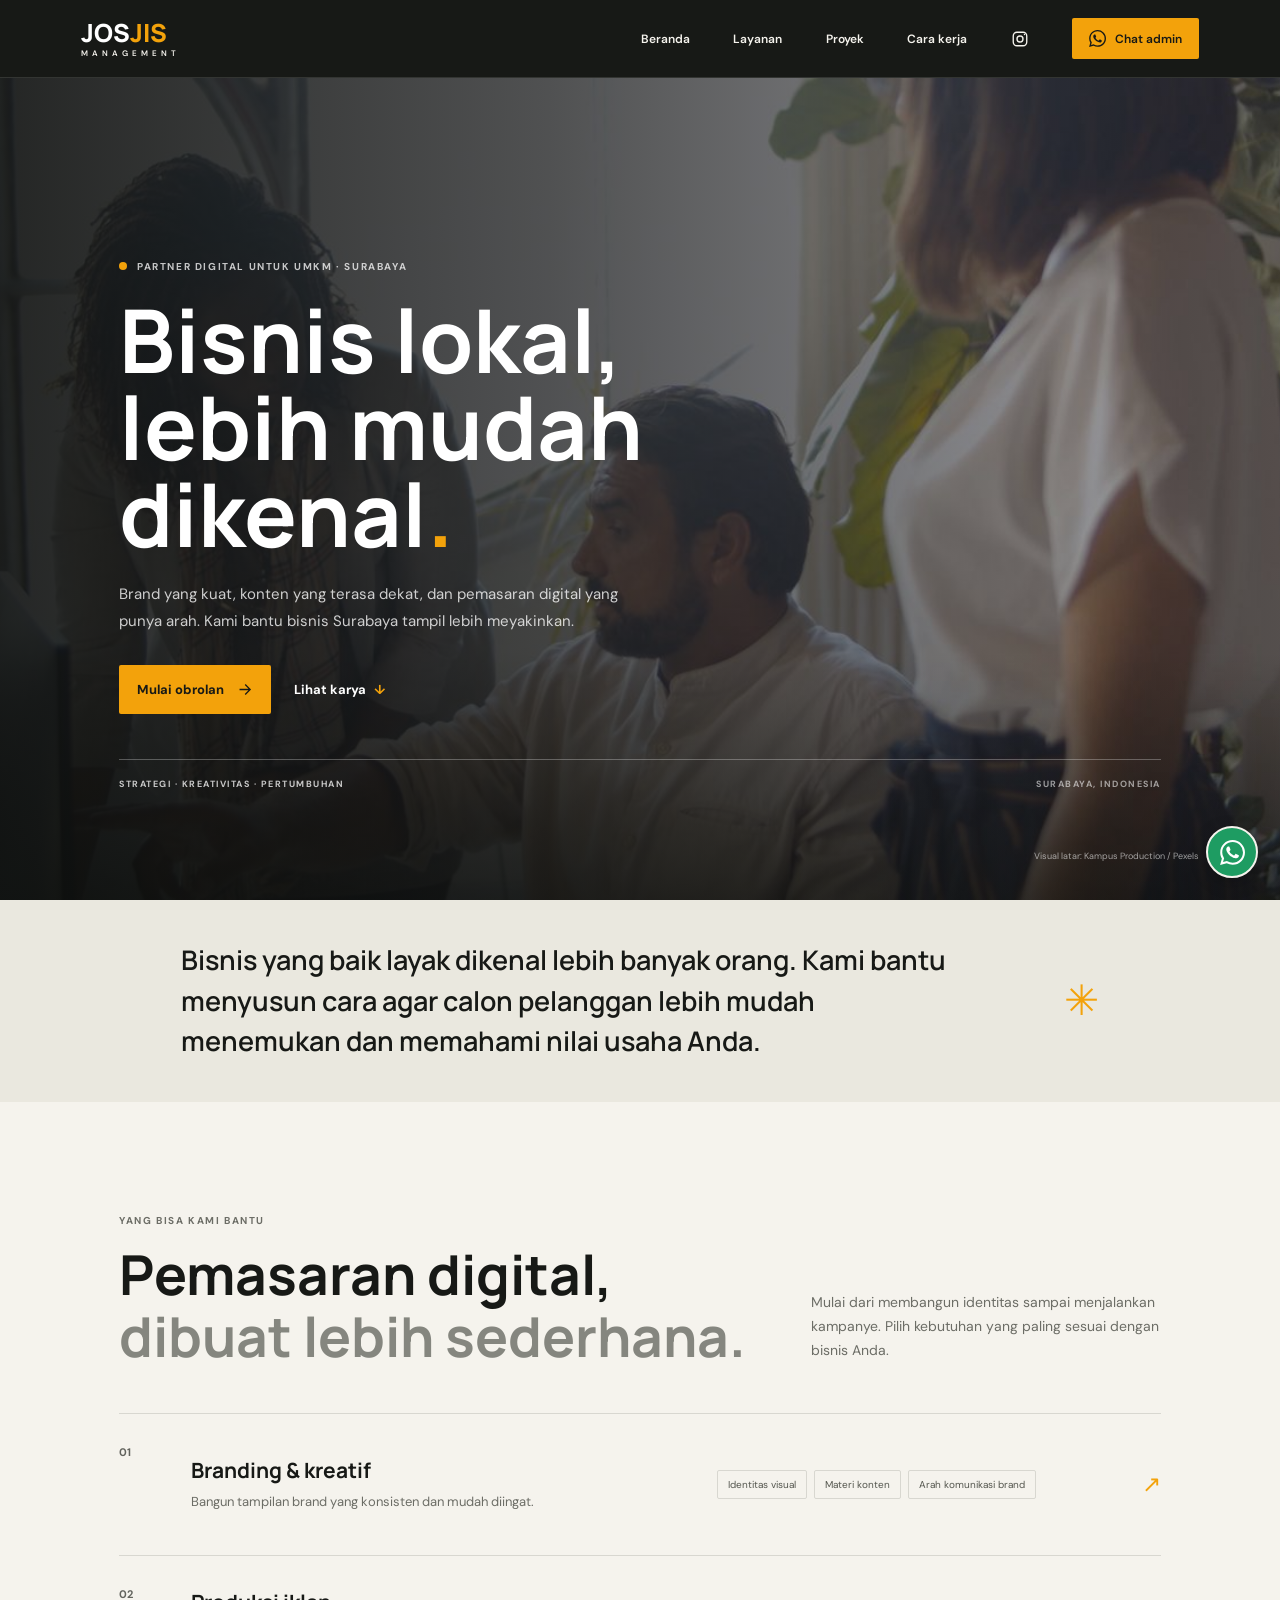
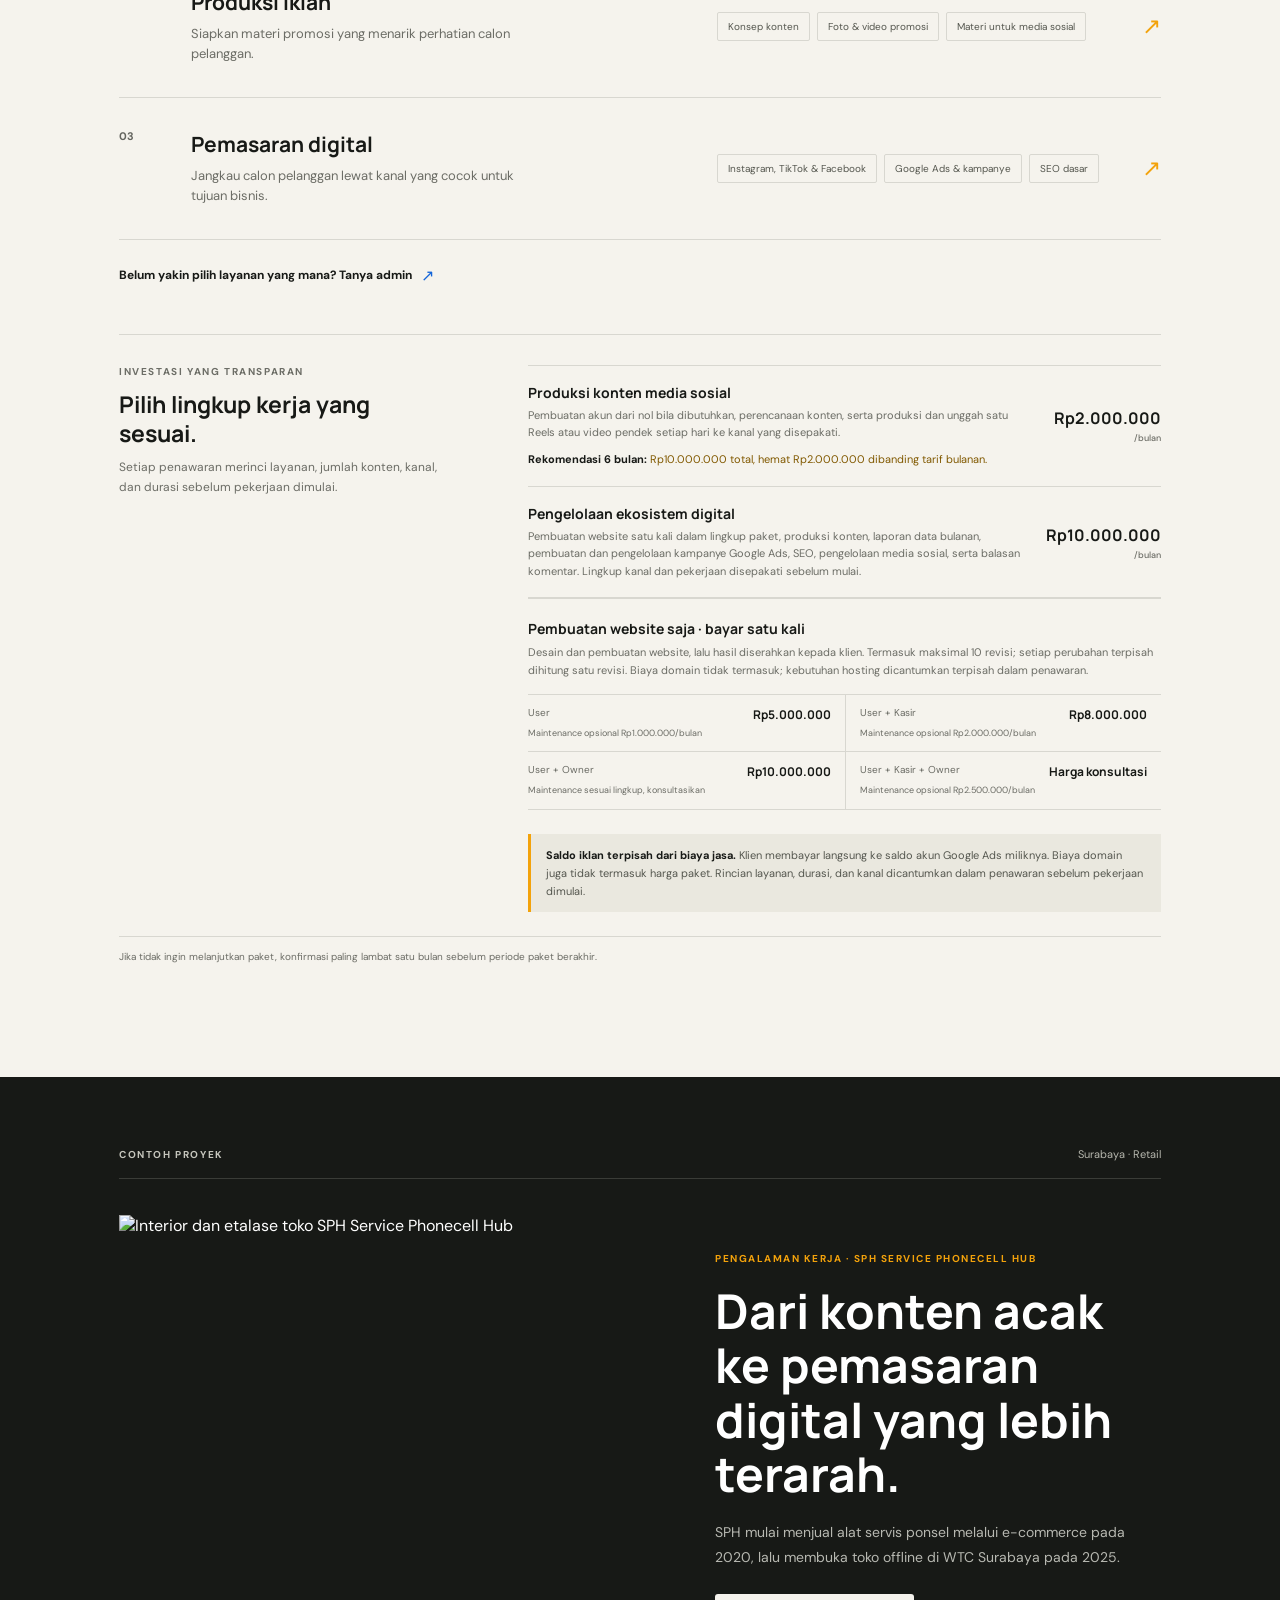
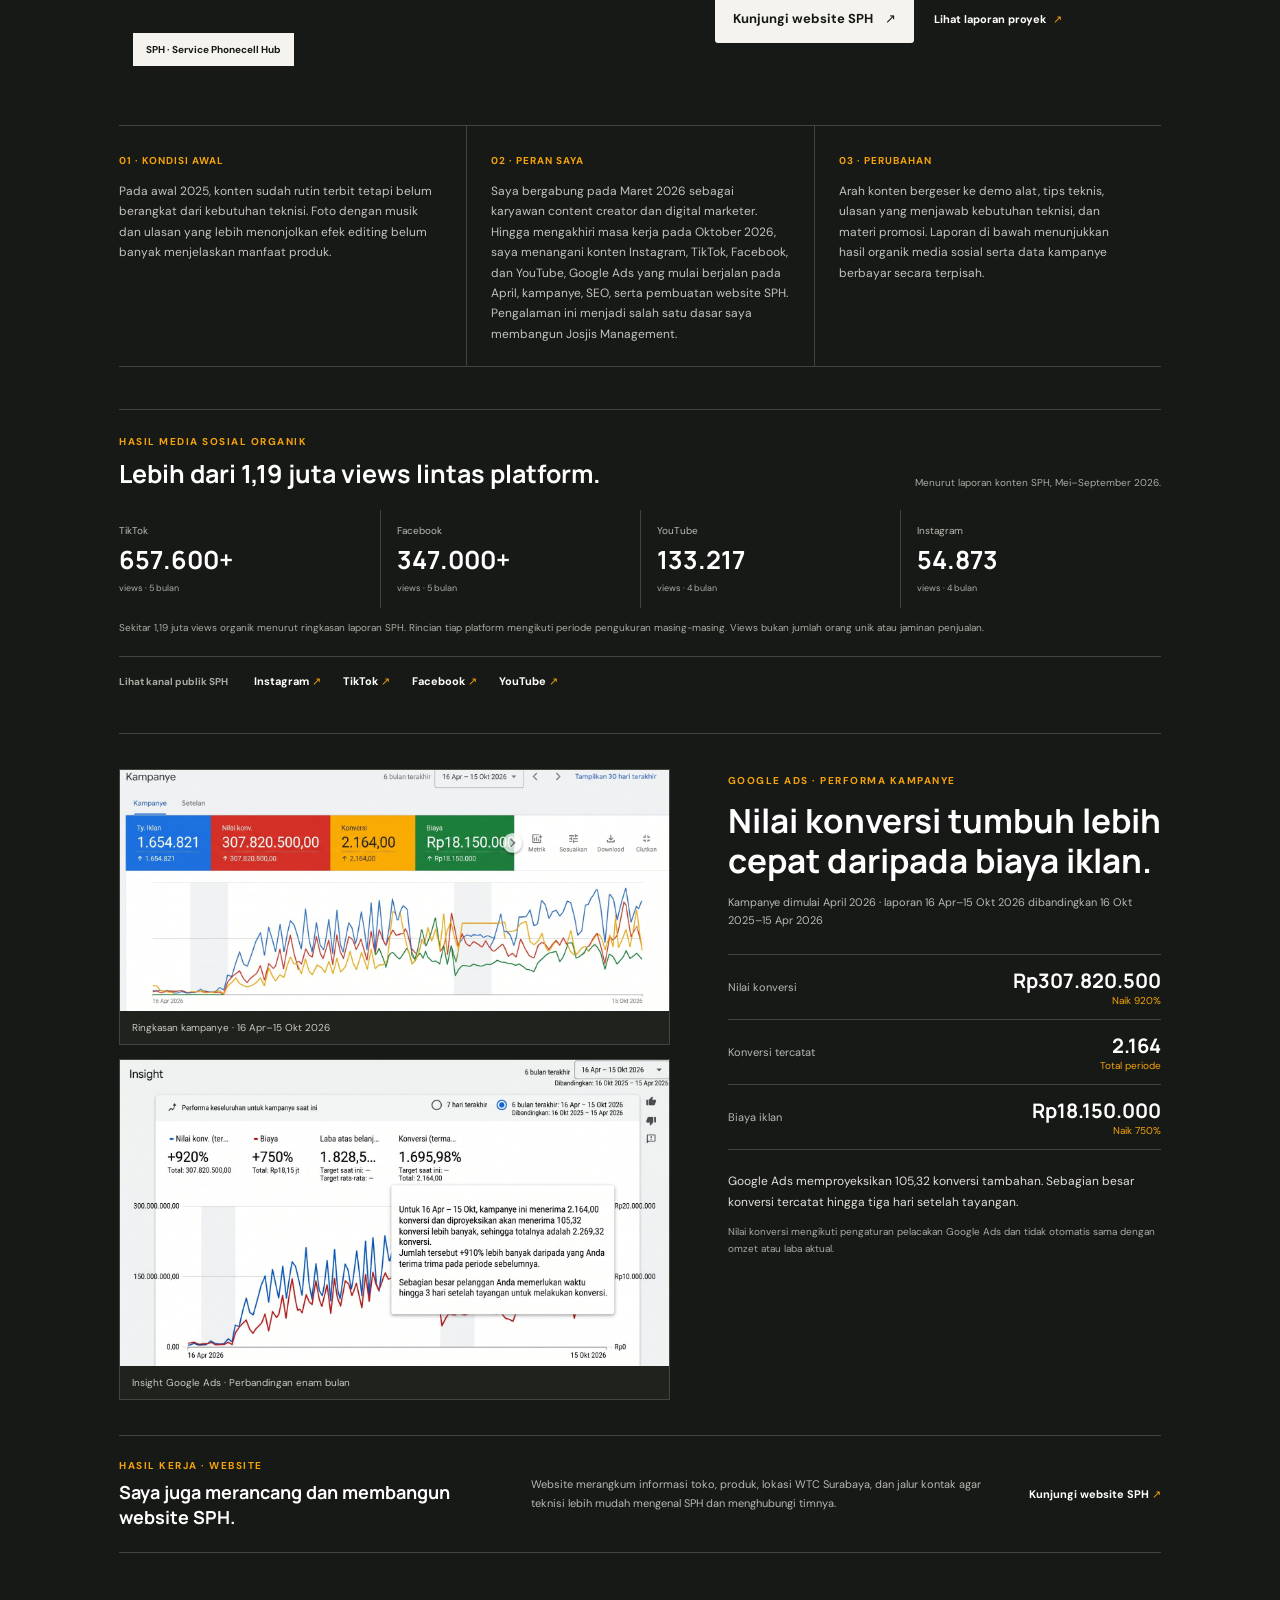
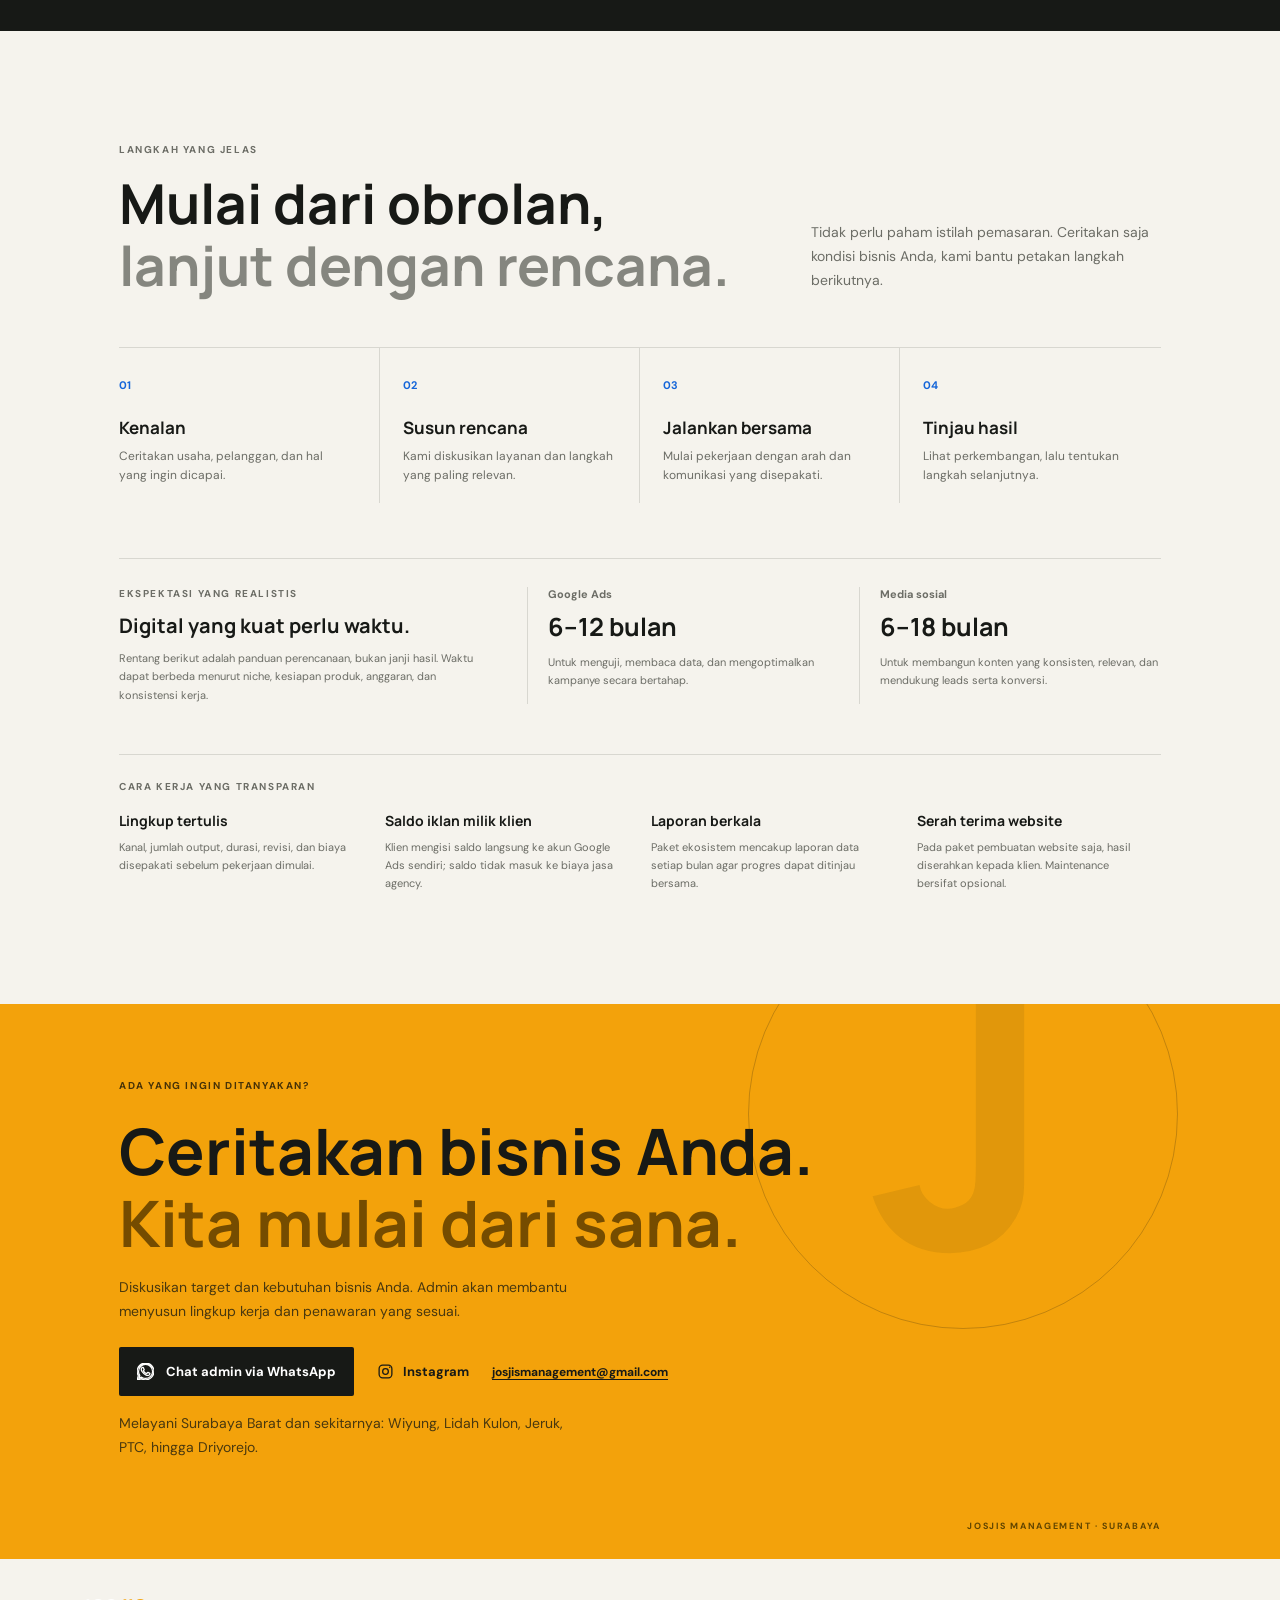
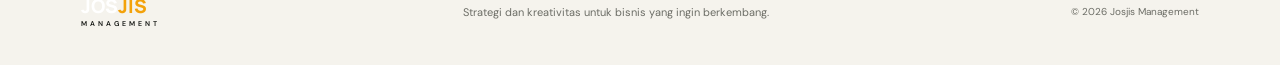
==== commit 6a7dc768: "Optimize performance, SEO, accessibility, and security Co-authored-by: Copilot <223556219+Copilot@us" ====
--- a/index.html
+++ b/index.html
@@ -4,15 +4,21 @@
     <meta charset="UTF-8" />
     <meta name="viewport" content="width=device-width, initial-scale=1.0" />
     <meta name="theme-color" content="#171916" />
-    <meta name="description" content="Josjis Management membantu UMKM membangun brand, membuat materi iklan, dan mengembangkan pemasaran digital dari Surabaya." />
-    <title>Josjis Management | Bikin Bisnis Lebih Terlihat</title>
-    <link rel="preconnect" href="https://fonts.googleapis.com" />
-    <link rel="preconnect" href="https://fonts.gstatic.com" crossorigin />
-    <link href="https://fonts.googleapis.com/css2?family=DM+Sans:wght@400;500;600;700&family=Manrope:wght@400;500;600;700;800&display=swap" rel="stylesheet" />
+    <meta name="description" content="Jasa branding, konten, dan pemasaran digital untuk UMKM di Surabaya. Josjis Management membantu bisnis lokal tampil lebih meyakinkan dan mudah dikenal." />
+    <meta property="og:title" content="Josjis Management | Pemasaran Digital untuk UMKM Surabaya" />
+    <meta property="og:description" content="Jasa branding, konten, dan pemasaran digital untuk UMKM di Surabaya." />
+    <meta property="og:type" content="website" />
+    <meta property="og:url" content="https://josjis-management-public.netlify.app/" />
+    <link rel="canonical" href="https://josjis-management-public.netlify.app/" />
+    <title>Jasa Pemasaran Digital &amp; Branding Surabaya | Josjis</title>
+    <link rel="preload" as="image" href="assets/hero-studio-poster.jpg" fetchpriority="high" />
+    <link rel="preload" href="assets/dm-sans-latin.woff2" as="font" type="font/woff2" crossorigin />
+    <link rel="preload" href="assets/manrope-latin.woff2" as="font" type="font/woff2" crossorigin />
     <link rel="stylesheet" href="styles.css" />
     <script src="script.js" defer></script>
   </head>
   <body>
+    <a class="skip-link" href="#main-content">Lewati ke konten utama</a>
     <header class="site-header">
       <a class="wordmark" href="#beranda" aria-label="Josjis Management, beranda">
         <span class="wordmark-main">JOS<span>JIS</span></span>
@@ -36,12 +42,8 @@
       </nav>
     </header>
 
-    <main>
+    <main id="main-content">
       <section class="hero" id="beranda">
-        <video class="hero-video" autoplay muted loop playsinline preload="none" poster="assets/hero-studio-poster.jpg" aria-hidden="true">
-          <source src="assets/hero-studio.mp4" type="video/mp4" />
-          <source src="https://videos.pexels.com/video-files/6248592/6248592-hd_1280_720_25fps.mp4" type="video/mp4" />
-        </video>
         <div class="hero-shade" aria-hidden="true"></div>
         <div class="hero-copy">
           <p class="eyebrow"><span class="eyebrow-dot"></span> Partner digital untuk UMKM · Surabaya</p>
@@ -56,7 +58,7 @@
           </div>
         </div>
         <div class="hero-meta"><span>Strategi · Kreativitas · Pertumbuhan</span><span class="hero-location">SURABAYA, INDONESIA</span></div>
-        <span class="hero-credit">Footage: Kampus Production / Pexels</span>
+        <span class="hero-credit">Visual latar: Kampus Production / Pexels</span>
       </section>
 
       <section class="intro-band" aria-label="Tentang Josjis Management">
@@ -125,7 +127,7 @@
           <div class="project-topline"><p class="eyebrow">Contoh proyek</p><span>Surabaya · Retail</span></div>
           <div class="project-grid">
             <div class="project-image-wrap">
-              <img src="https://sphservice.netlify.app/sph-toko.jpg" alt="Interior dan etalase toko SPH Service Phonecell Hub" loading="lazy" />
+              <img src="https://sphservice.netlify.app/sph-toko.jpg" alt="Interior dan etalase toko SPH Service Phonecell Hub" width="814" height="720" loading="lazy" decoding="async" />
               <span class="image-caption">SPH · Service Phonecell Hub</span>
             </div>
             <div class="project-copy">
@@ -175,11 +177,11 @@
           <div class="ads-report" aria-labelledby="ads-report-title">
             <div class="ads-report-visuals" aria-label="Tangkapan layar laporan Google Ads">
               <figure class="ads-report-figure">
-                <img src="assets/Gemini_Generated_Image_j2tyowj2tyowj2ty.jpg" alt="Ringkasan Google Ads periode 16 April sampai 15 Oktober 2026: 1.654.821 tayangan, nilai konversi Rp307.820.500, 2.164 konversi, dan biaya Rp18.150.000." loading="lazy" />
+                <img src="assets/ads-summary-1600.jpg" alt="Ringkasan Google Ads periode 16 April sampai 15 Oktober 2026: 1.654.821 tayangan, nilai konversi Rp307.820.500, 2.164 konversi, dan biaya Rp18.150.000." width="1600" height="701" loading="lazy" decoding="async" />
                 <figcaption>Ringkasan kampanye · 16 Apr–15 Okt 2026</figcaption>
               </figure>
               <figure class="ads-report-figure">
-                <img src="assets/Gemini_Generated_Image_wlbngfwlbngfwlbn.jpg" alt="Insight Google Ads yang membandingkan performa kampanye dengan enam bulan sebelumnya." loading="lazy" />
+                <img src="assets/ads-insight-1600.jpg" alt="Insight Google Ads yang membandingkan performa kampanye dengan enam bulan sebelumnya." width="1600" height="893" loading="lazy" decoding="async" />
                 <figcaption>Insight Google Ads · Perbandingan enam bulan</figcaption>
               </figure>
             </div>
@@ -188,9 +190,9 @@
               <h3 id="ads-report-title">Nilai konversi tumbuh lebih cepat daripada biaya iklan.</h3>
               <p class="ads-report-period">Kampanye dimulai April 2026 · laporan 16 Apr–15 Okt 2026 dibandingkan 16 Okt 2025–15 Apr 2026</p>
               <dl class="ads-report-metrics">
-                <div><dt>Nilai konversi</dt><dd>Rp307.820.500</dd><small>Naik 920%</small></div>
-                <div><dt>Konversi tercatat</dt><dd>2.164</dd><small>Total periode</small></div>
-                <div><dt>Biaya iklan</dt><dd>Rp18.150.000</dd><small>Naik 750%</small></div>
+                <div><dt>Nilai konversi</dt><dd>Rp307.820.500<small>Naik 920%</small></dd></div>
+                <div><dt>Konversi tercatat</dt><dd>2.164<small>Total periode</small></dd></div>
+                <div><dt>Biaya iklan</dt><dd>Rp18.150.000<small>Naik 750%</small></dd></div>
               </dl>
               <p class="ads-report-insight">Google Ads memproyeksikan 105,32 konversi tambahan. Sebagian besar konversi tercatat hingga tiga hari setelah tayangan.</p>
               <p class="ads-report-note">Nilai konversi mengikuti pengaturan pelacakan Google Ads dan tidak otomatis sama dengan omzet atau laba aktual.</p>
@@ -246,7 +248,7 @@
               <svg viewBox="0 0 24 24" aria-hidden="true"><path d="M20.52 3.48A11.82 11.82 0 0 0 12.1 0C5.55 0 .22 5.33.22 11.88c0 2.1.55 4.14 1.6 5.95L.12 24l6.33-1.66a11.9 11.9 0 0 0 5.65 1.44h.01c6.55 0 11.88-5.33 11.88-11.88 0-3.17-1.23-6.15-3.47-8.42ZM12.1 21.77a9.9 9.9 0 0 1-5.05-1.39l-.36-.21-3.76.99 1-3.67-.24-.38a9.85 9.85 0 0 1-1.52-5.23c0-5.48 4.46-9.94 9.94-9.94 2.65 0 5.14 1.03 7.02 2.91a9.88 9.88 0 0 1 2.91 7.03c0 5.48-4.46 9.89-9.94 9.89Zm5.45-7.43c-.3-.15-1.77-.88-2.05-.98-.27-.1-.47-.15-.67.15-.2.3-.77.98-.95 1.18-.18.2-.35.22-.65.08-.3-.15-1.26-.47-2.4-1.49-.89-.79-1.49-1.77-1.67-2.07-.17-.3-.02-.46.13-.61.13-.13.3-.35.45-.53.15-.18.2-.3.3-.5.1-.2.05-.38-.03-.53-.07-.15-.67-1.62-.92-2.22-.24-.58-.49-.5-.67-.51h-.57c-.2 0-.52.08-.8.38-.27.3-1.04 1.02-1.04 2.49s1.07 2.89 1.22 3.09c.15.2 2.1 3.2 5.09 4.48.71.31 1.27.49 1.7.63.72.23 1.37.2 1.88.12.57-.09 1.77-.72 2.02-1.42.25-.7.25-1.3.18-1.42-.08-.13-.28-.2-.58-.35Z"/></svg>
               Chat admin via WhatsApp
             </a>
-            <a class="instagram-contact" href="https://www.instagram.com/josjis_management?stkn=MW5jb3ViZWU3eDFobw==" target="_blank" rel="noopener noreferrer">
+            <a class="instagram-contact" href="https://www.instagram.com/josjis_management?stkn=MW5jb3ViZWU3eDFobw==" target="_blank" rel="noopener noreferrer" aria-label="Instagram Josjis Management">
               <svg viewBox="0 0 24 24" aria-hidden="true"><rect x="3" y="3" width="18" height="18" rx="5"/><circle cx="12" cy="12" r="4"/><circle class="instagram-dot" cx="18" cy="6" r="1"/></svg>
               Instagram
             </a>
--- a/styles.css
+++ b/styles.css
@@ -1,3 +1,21 @@
+@font-face {
+  font-family: 'DM Sans';
+  font-style: normal;
+  font-weight: 400 700;
+  font-display: swap;
+  src: url('assets/dm-sans-latin.woff2') format('woff2');
+  unicode-range: U+0000-00FF, U+0131, U+0152-0153, U+02BB-02BC, U+02C6, U+02DA, U+02DC, U+0304, U+0308, U+0329, U+2000-206F, U+20AC, U+2122, U+2191, U+2193, U+2212, U+2215, U+FEFF, U+FFFD;
+}
+
+@font-face {
+  font-family: 'Manrope';
+  font-style: normal;
+  font-weight: 400 800;
+  font-display: swap;
+  src: url('assets/manrope-latin.woff2') format('woff2');
+  unicode-range: U+0000-00FF, U+0131, U+0152-0153, U+02BB-02BC, U+02C6, U+02DA, U+02DC, U+0304, U+0308, U+0329, U+2000-206F, U+20AC, U+2122, U+2191, U+2193, U+2212, U+2215, U+FEFF, U+FFFD;
+}
+
 :root {
   font-family: 'DM Sans', sans-serif;
   color: #171916;
@@ -34,6 +52,8 @@
   background: #171916;
   color: var(--paper);
 }
+.skip-link { position: fixed; top: 8px; left: 8px; z-index: 100; padding: 10px 14px; color: #fff; background: var(--ink); transform: translateY(-150%); }
+.skip-link:focus { transform: translateY(0); }
 .wordmark { display: inline-flex; flex-direction: column; text-decoration: none; line-height: 1; width: max-content; }
 .wordmark-main { font-family: var(--display); font-size: 25px; font-weight: 800; letter-spacing: 0; }
 .wordmark-main { color: #fff; }
@@ -64,9 +84,7 @@
   background: #141511 url('assets/hero-studio-poster.jpg') center 46% / cover no-repeat;
   color: #fff;
 }
-.hero-video, .hero-shade { position: absolute; inset: 0; width: 100%; height: 100%; }
-.hero-video { z-index: -2; object-fit: cover; object-position: center 46%; }
-.hero-shade { z-index: -1; background: linear-gradient(90deg, rgba(12, 14, 12, .88) 0%, rgba(12, 14, 12, .66) 43%, rgba(12, 14, 12, .24) 100%), linear-gradient(0deg, rgba(12, 14, 12, .6), transparent 30%); }
+.hero-shade { position: absolute; inset: 0; width: 100%; height: 100%; z-index: -1; background: linear-gradient(90deg, rgba(12, 14, 12, .88) 0%, rgba(12, 14, 12, .66) 43%, rgba(12, 14, 12, .24) 100%), linear-gradient(0deg, rgba(12, 14, 12, .6), transparent 30%); }
 .hero-copy { max-width: 820px; padding-bottom: 0; position: relative; z-index: 1; }
 .eyebrow { display: flex; align-items: center; gap: 10px; text-transform: uppercase; letter-spacing: 1.6px; font-size: 10px; font-weight: 700; color: rgba(255, 255, 255, .75); margin: 0 0 23px; }
 .eyebrow-dot { width: 8px; height: 8px; background: var(--orange); border-radius: 50%; display: inline-block; }
@@ -100,14 +118,14 @@
 .intro-spark { color: var(--orange); font-size: 42px; flex: none; }
 .section-wrap { padding: 112px clamp(22px, 9.3vw, 145px); }
 .section-heading { display: flex; align-items: end; justify-content: space-between; gap: 40px; margin-bottom: 46px; }
-.section-heading .eyebrow { margin-bottom: 16px; }
+.section-heading .eyebrow { margin-bottom: 16px; color: var(--muted); }
 .section-heading h2, .project-copy h2, .contact-content h2 { font-size: clamp(34px, 4.3vw, 58px); line-height: 1.13; letter-spacing: 0; margin: 0; }
 .section-heading h2 span { color: #85867f; }
 .section-note { max-width: 350px; margin: 0 0 4px; color: var(--muted); line-height: 1.7; font-size: 14px; }
 .service-list { border-top: 1px solid var(--line); }
 .service-item { display: grid; grid-template-columns: 48px minmax(220px, 1.15fr) minmax(230px, .9fr) 28px; align-items: center; gap: 24px; min-height: 142px; border-bottom: 1px solid var(--line); transition: padding .2s ease; }
 .service-item:hover { padding-left: 8px; }
-.service-number { color: #888980; font-size: 11px; font-weight: 700; align-self: start; padding-top: 31px; }
+.service-number { color: #62635d; font-size: 11px; font-weight: 700; align-self: start; padding-top: 31px; }
 .service-title h3 { font-size: 21px; margin: 0 0 8px; }
 .service-title p { max-width: 360px; margin: 0; color: var(--muted); font-size: 13px; line-height: 1.55; }
 .service-item ul { display: flex; flex-wrap: wrap; gap: 7px; list-style: none; padding: 0; margin: 0; }
@@ -192,8 +210,8 @@
 .ads-report-metrics { margin: 25px 0 21px; border-top: 1px solid #42443e; }
 .ads-report-metrics > div { display: grid; grid-template-columns: 1fr auto; align-items: center; gap: 3px 14px; padding: 12px 0; border-bottom: 1px solid #42443e; }
 .ads-report-metrics dt { color: #b7b8b1; font-size: 11px; }
-.ads-report-metrics dd { margin: 0; font-family: var(--display); font-size: 20px; font-weight: 700; }
-.ads-report-metrics small { grid-column: 2; grid-row: 1 / 3; color: var(--orange); font-size: 10px; text-align: right; }
+.ads-report-metrics dd { display: flex; flex-direction: column; align-items: flex-end; margin: 0; font-family: var(--display); font-size: 20px; font-weight: 700; }
+.ads-report-metrics small { color: var(--orange); font-family: 'DM Sans', sans-serif; font-size: 10px; font-weight: 400; text-align: right; }
 .ads-report-insight { margin: 0 0 12px; color: #e0e0d9; font-size: 12px; line-height: 1.7; }
 .ads-report-note { margin: 0; color: #a8aaa1; font-size: 10px; line-height: 1.65; }
 .case-study-website { display: grid; grid-template-columns: minmax(0, .9fr) minmax(0, 1.1fr) auto; align-items: center; gap: 24px; margin-top: 35px; padding: 23px 0; border-top: 1px solid #42443e; border-bottom: 1px solid #42443e; }
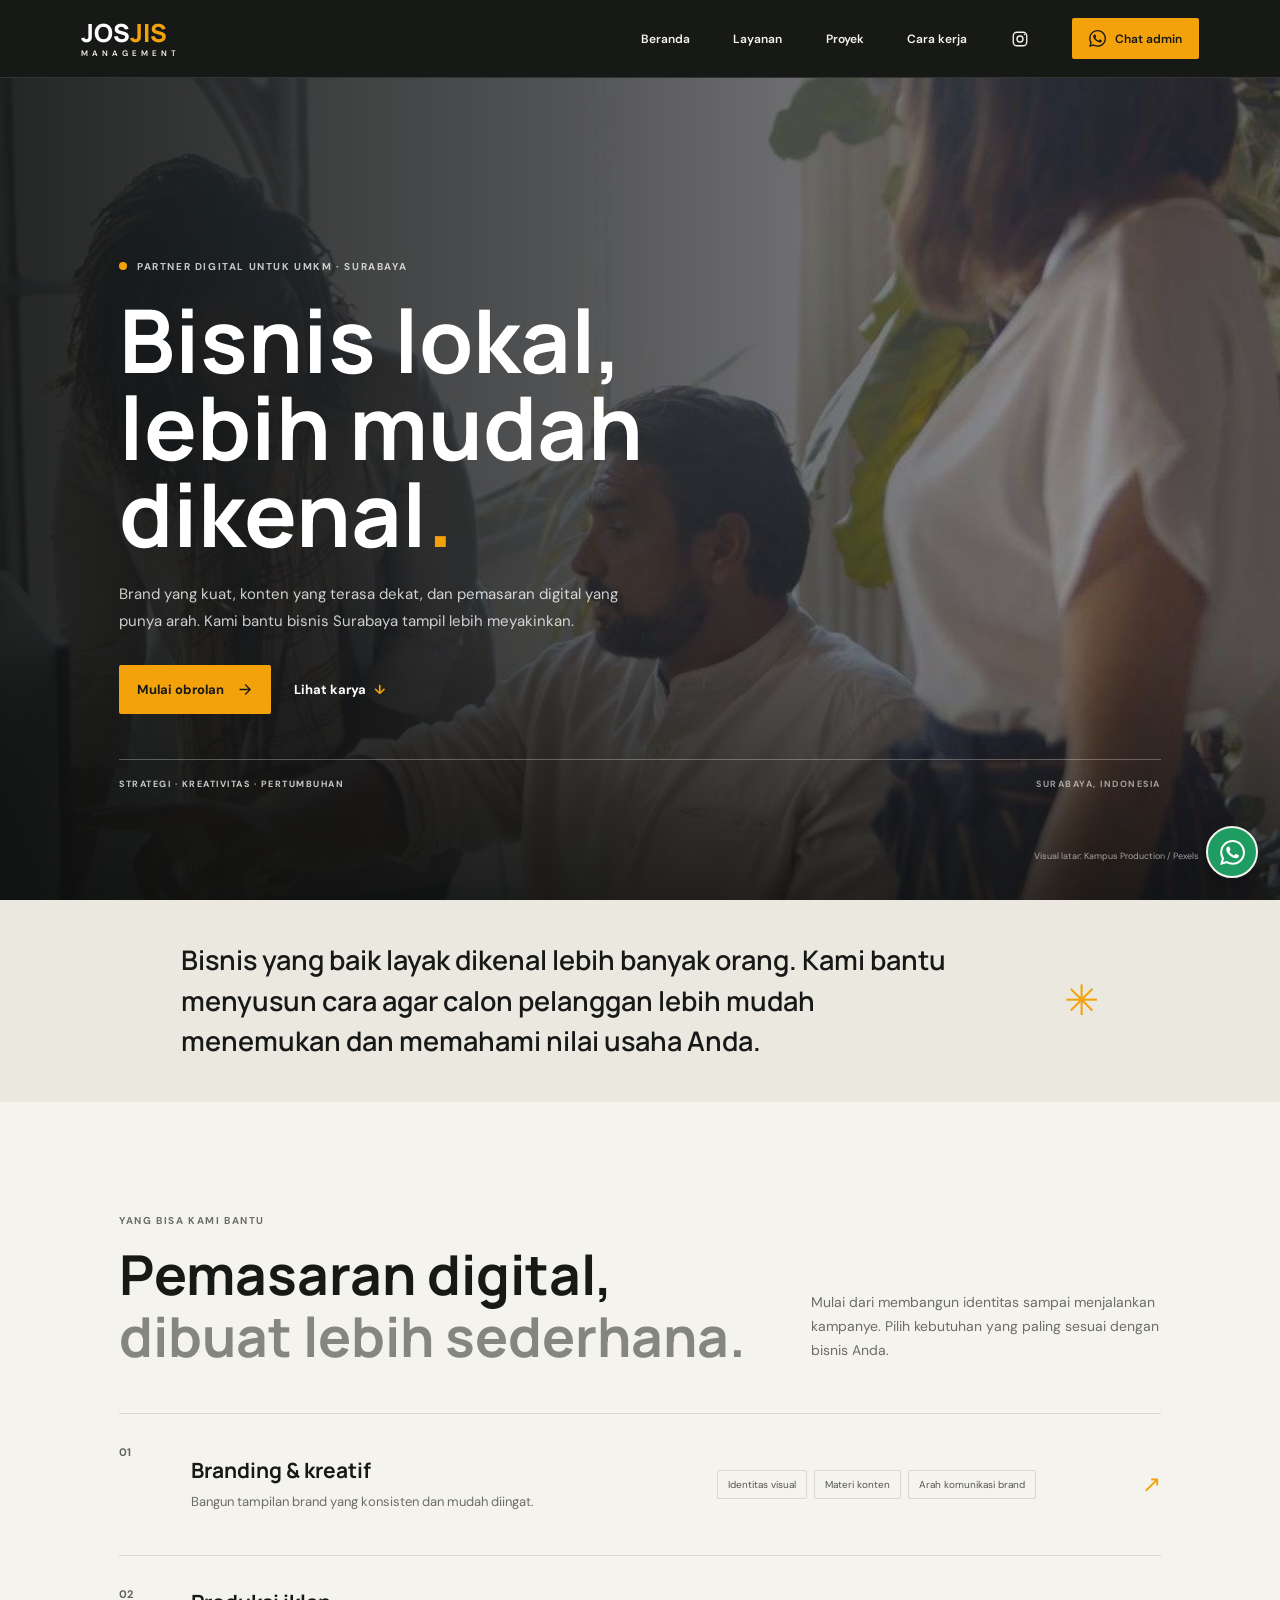
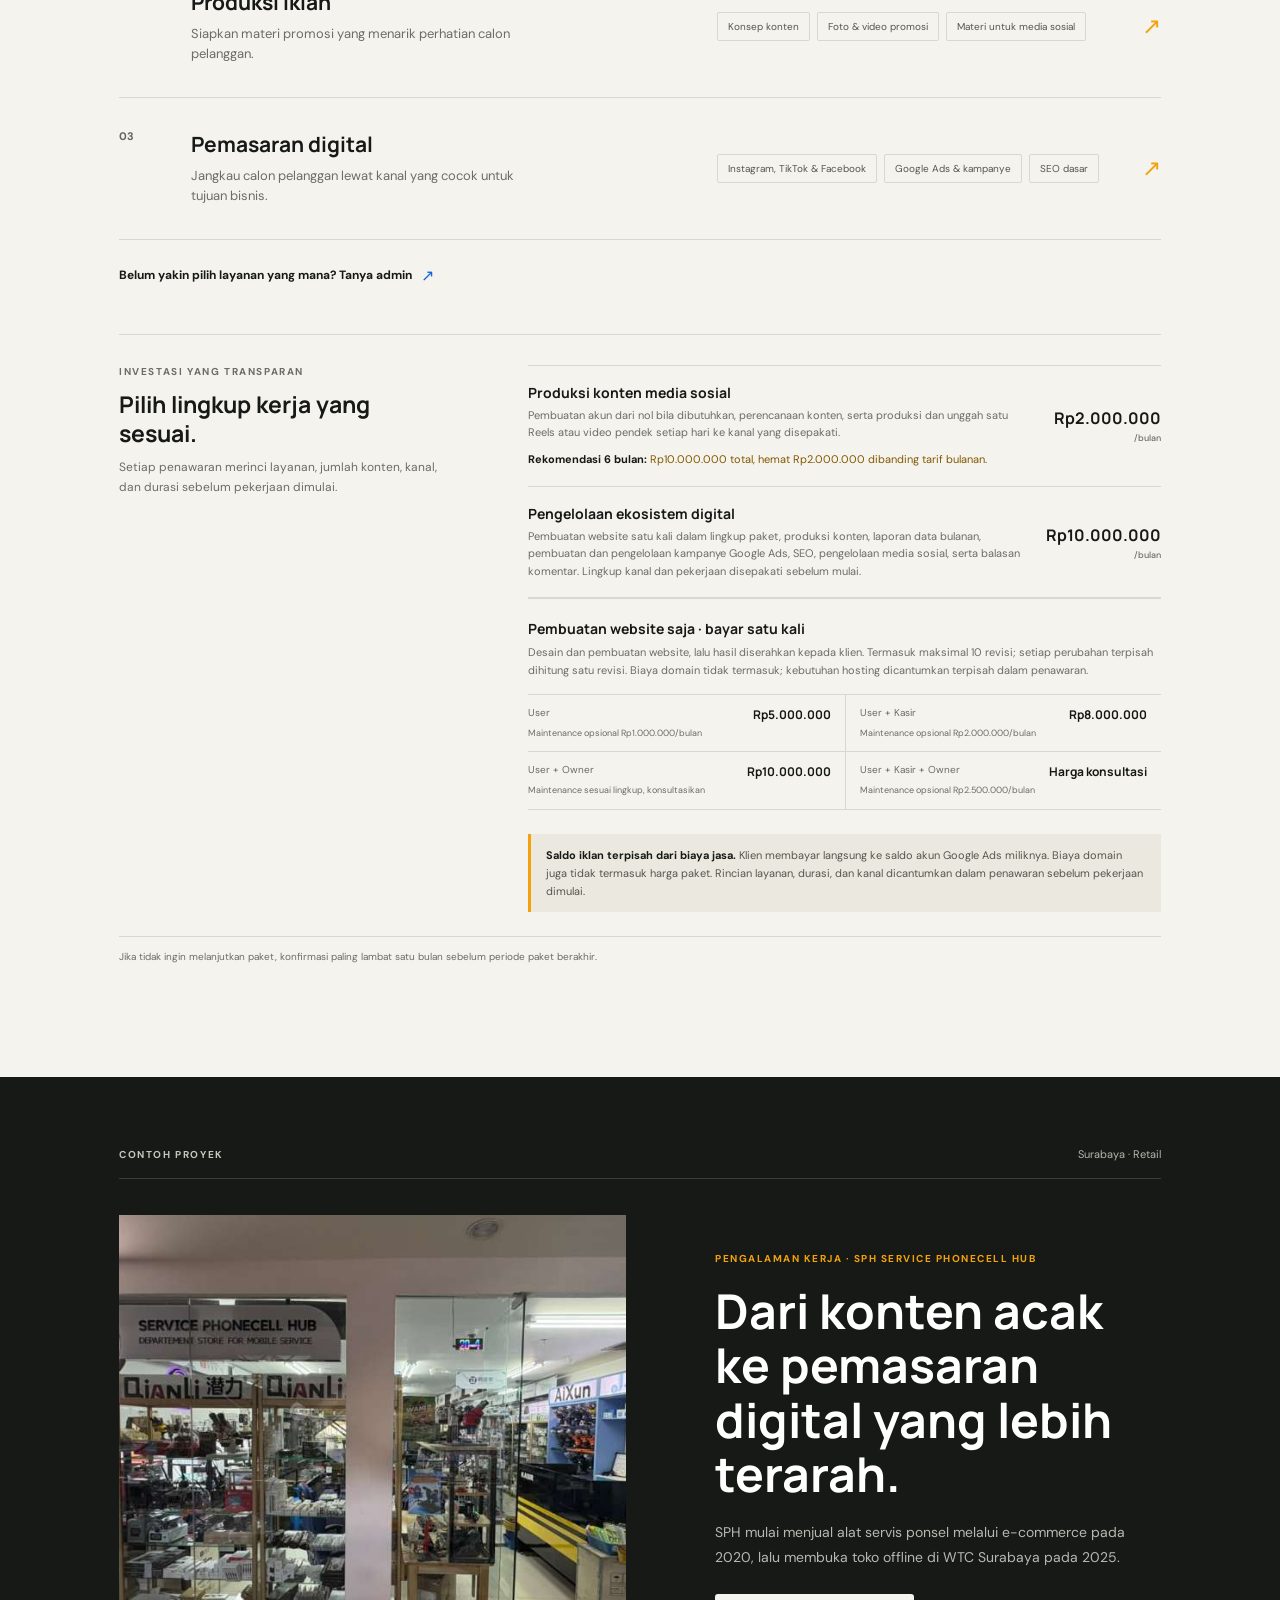
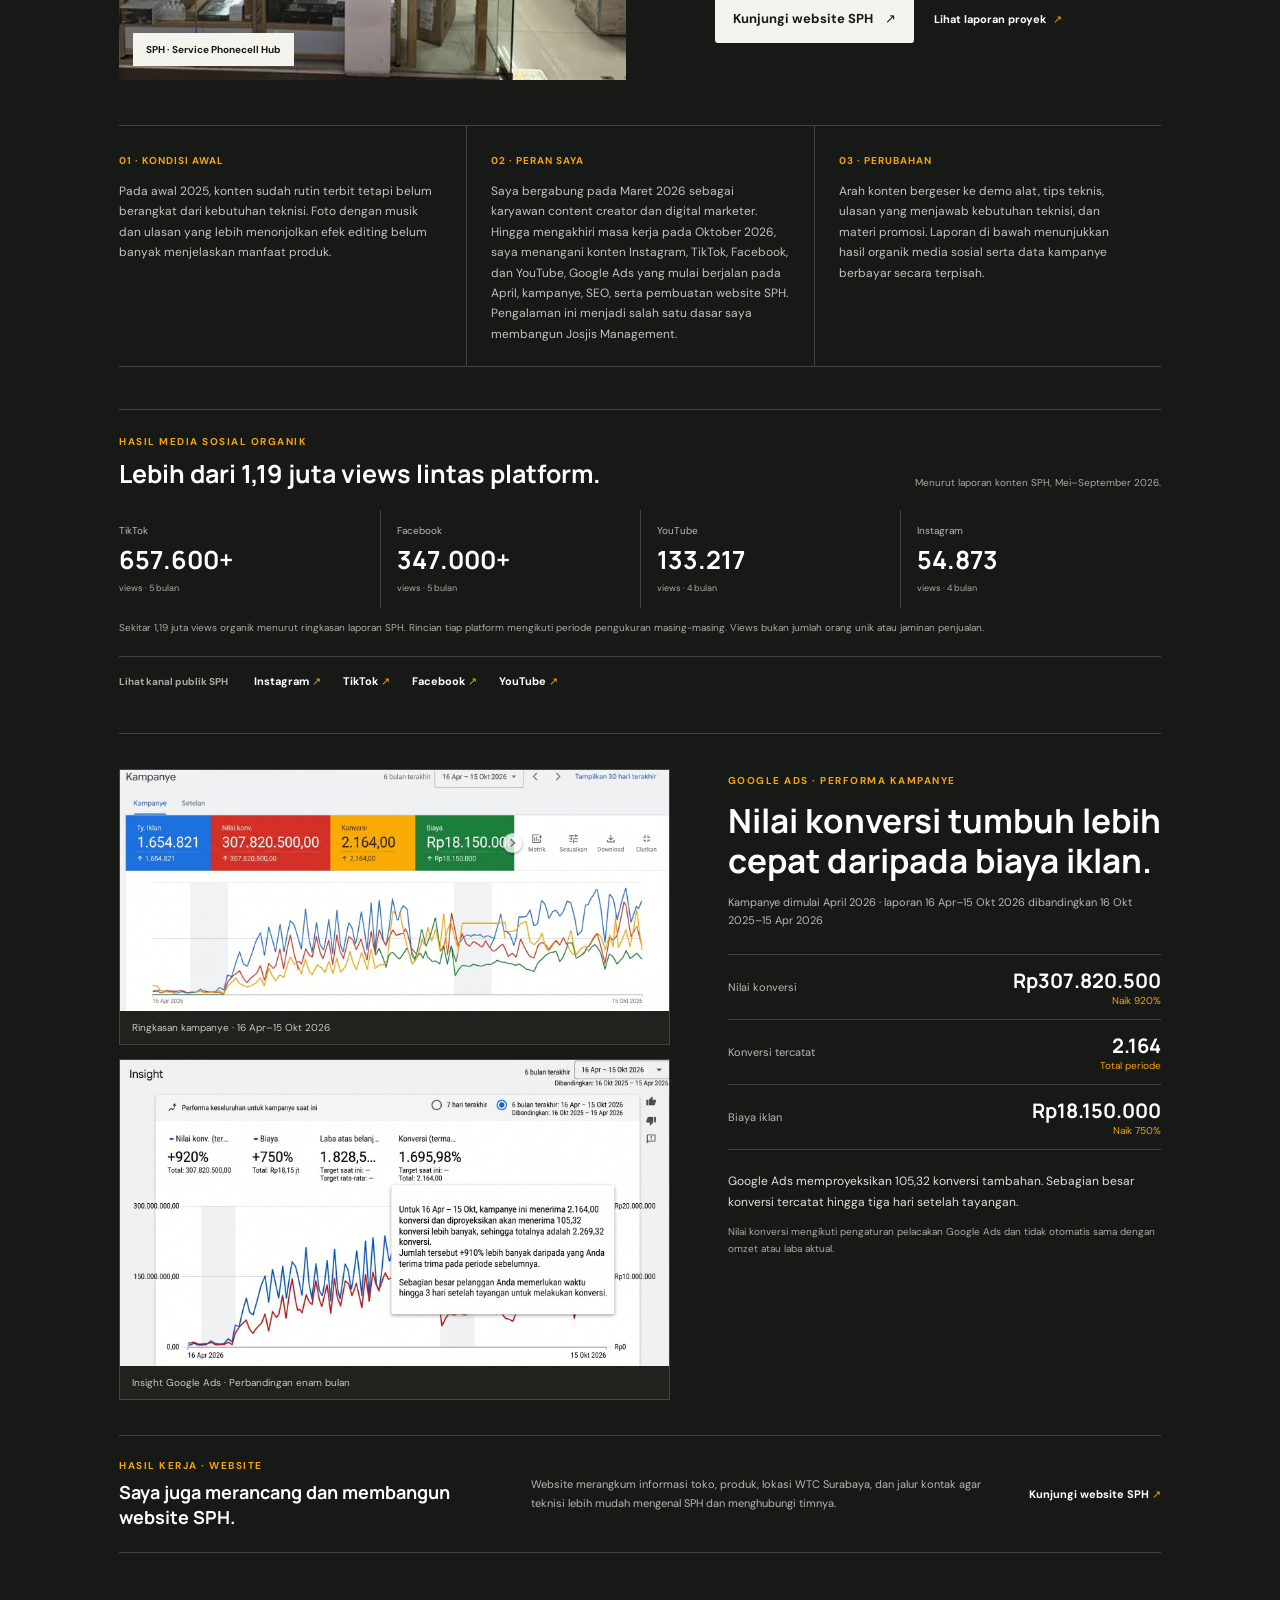
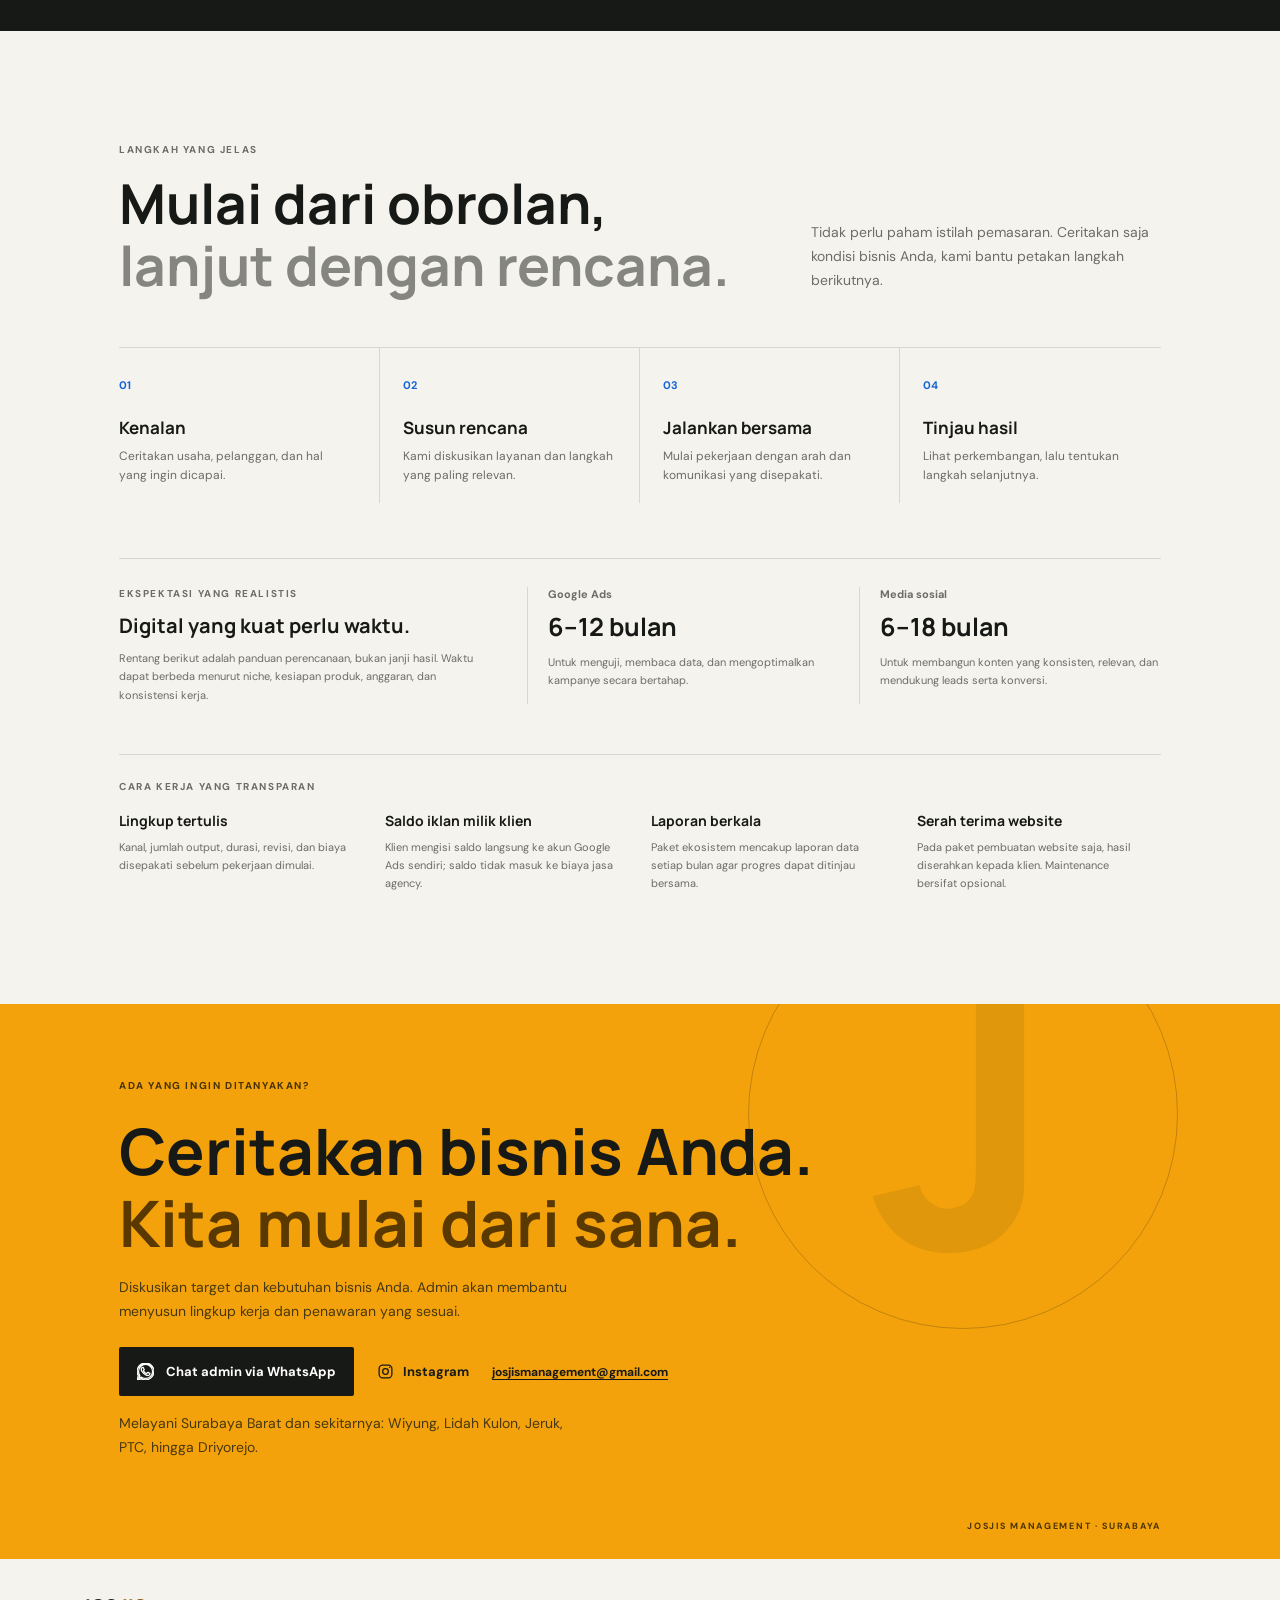
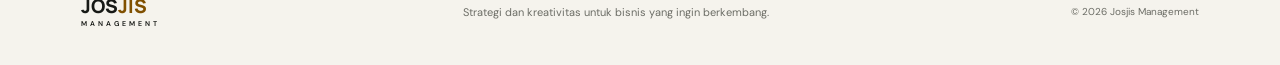
==== commit 766a187e: "Improve Lighthouse accessibility and image loading Co-authored-by: Copilot <223556219+Copilot@users." ====
--- a/index.html
+++ b/index.html
@@ -11,7 +11,7 @@
     <meta property="og:url" content="https://josjis-management-public.netlify.app/" />
     <link rel="canonical" href="https://josjis-management-public.netlify.app/" />
     <title>Jasa Pemasaran Digital &amp; Branding Surabaya | Josjis</title>
-    <link rel="preload" as="image" href="assets/hero-studio-poster.jpg" fetchpriority="high" />
+    <link rel="preload" as="image" href="assets/hero-studio-optimized.jpg" fetchpriority="high" />
     <link rel="preload" href="assets/dm-sans-latin.woff2" as="font" type="font/woff2" crossorigin />
     <link rel="preload" href="assets/manrope-latin.woff2" as="font" type="font/woff2" crossorigin />
     <link rel="stylesheet" href="styles.css" />
@@ -44,6 +44,7 @@
 
     <main id="main-content">
       <section class="hero" id="beranda">
+        <img class="hero-background" src="assets/hero-studio-optimized.jpg" alt="" width="1280" height="720" fetchpriority="high" />
         <div class="hero-shade" aria-hidden="true"></div>
         <div class="hero-copy">
           <p class="eyebrow"><span class="eyebrow-dot"></span> Partner digital untuk UMKM · Surabaya</p>
@@ -127,7 +128,7 @@
           <div class="project-topline"><p class="eyebrow">Contoh proyek</p><span>Surabaya · Retail</span></div>
           <div class="project-grid">
             <div class="project-image-wrap">
-              <img src="https://sphservice.netlify.app/sph-toko.jpg" alt="Interior dan etalase toko SPH Service Phonecell Hub" width="814" height="720" loading="lazy" decoding="async" />
+              <img src="assets/sph-toko-960.jpg" alt="Interior dan etalase toko SPH Service Phonecell Hub" width="960" height="540" loading="lazy" decoding="async" />
               <span class="image-caption">SPH · Service Phonecell Hub</span>
             </div>
             <div class="project-copy">
--- a/styles.css
+++ b/styles.css
@@ -81,9 +81,10 @@
   position: relative;
   overflow: hidden;
   isolation: isolate;
-  background: #141511 url('assets/hero-studio-poster.jpg') center 46% / cover no-repeat;
+  background: #141511;
   color: #fff;
 }
+.hero-background { position: absolute; inset: 0; z-index: -2; width: 100%; height: 100%; object-fit: cover; object-position: center 46%; }
 .hero-shade { position: absolute; inset: 0; width: 100%; height: 100%; z-index: -1; background: linear-gradient(90deg, rgba(12, 14, 12, .88) 0%, rgba(12, 14, 12, .66) 43%, rgba(12, 14, 12, .24) 100%), linear-gradient(0deg, rgba(12, 14, 12, .6), transparent 30%); }
 .hero-copy { max-width: 820px; padding-bottom: 0; position: relative; z-index: 1; }
 .eyebrow { display: flex; align-items: center; gap: 10px; text-transform: uppercase; letter-spacing: 1.6px; font-size: 10px; font-weight: 700; color: rgba(255, 255, 255, .75); margin: 0 0 23px; }
@@ -247,7 +248,7 @@
 .contact-content { position: relative; z-index: 1; max-width: 720px; }
 .contact-content .eyebrow { color: #473207; }
 .contact-content h2 { font-size: clamp(40px, 5vw, 66px); }
-.contact-content h2 span { color: #754c00; }
+.contact-content h2 span { color: #593900; }
 .contact-content > p:not(.eyebrow) { max-width: 465px; color: #49380f; font-size: 14px; line-height: 1.7; margin: 16px 0 24px; }
 .contact-section .button-dark:hover { background: var(--blue); }
 .instagram-contact { display: inline-flex; align-items: center; gap: 9px; text-decoration: none; font-size: 13px; font-weight: 700; }
@@ -255,10 +256,11 @@
 .contact-email { color: var(--ink); font-size: 12px; font-weight: 700; text-decoration-thickness: 1px; text-underline-offset: 3px; }
 .service-area { max-width: 560px; margin: 20px 0 0; color: #49380f; font-size: 12px; line-height: 1.65; }
 .contact-orbit { position: absolute; right: 8%; top: -105px; width: 430px; height: 430px; border: 1px solid rgba(23, 25, 22, .22); border-radius: 50%; display: grid; place-items: center; color: rgba(23, 25, 22, .08); font-family: var(--display); font-size: 350px; font-weight: 800; line-height: 1; }
-.contact-aside { position: absolute; right: clamp(22px, 9.3vw, 145px); bottom: 27px; color: #614500; font-size: 9px; font-weight: 700; letter-spacing: 1.7px; }
+.contact-aside { position: absolute; right: clamp(22px, 9.3vw, 145px); bottom: 27px; color: #4d3400; font-size: 9px; font-weight: 700; letter-spacing: 1.7px; }
 
 .site-footer { min-height: 106px; padding: 23px clamp(22px, 6.3vw, 98px); display: flex; align-items: center; justify-content: space-between; gap: 20px; }
-.footer-wordmark .wordmark-main { font-size: 19px; }
+.footer-wordmark .wordmark-main { color: var(--ink); font-size: 19px; }
+.footer-wordmark .wordmark-main span { color: #805000; }
 .footer-wordmark .wordmark-sub { font-size: 7px; letter-spacing: 3px; }
 .site-footer > p { color: var(--muted); margin: 0; font-size: 11px; }
 .copyright { color: var(--muted); font-size: 10px; }
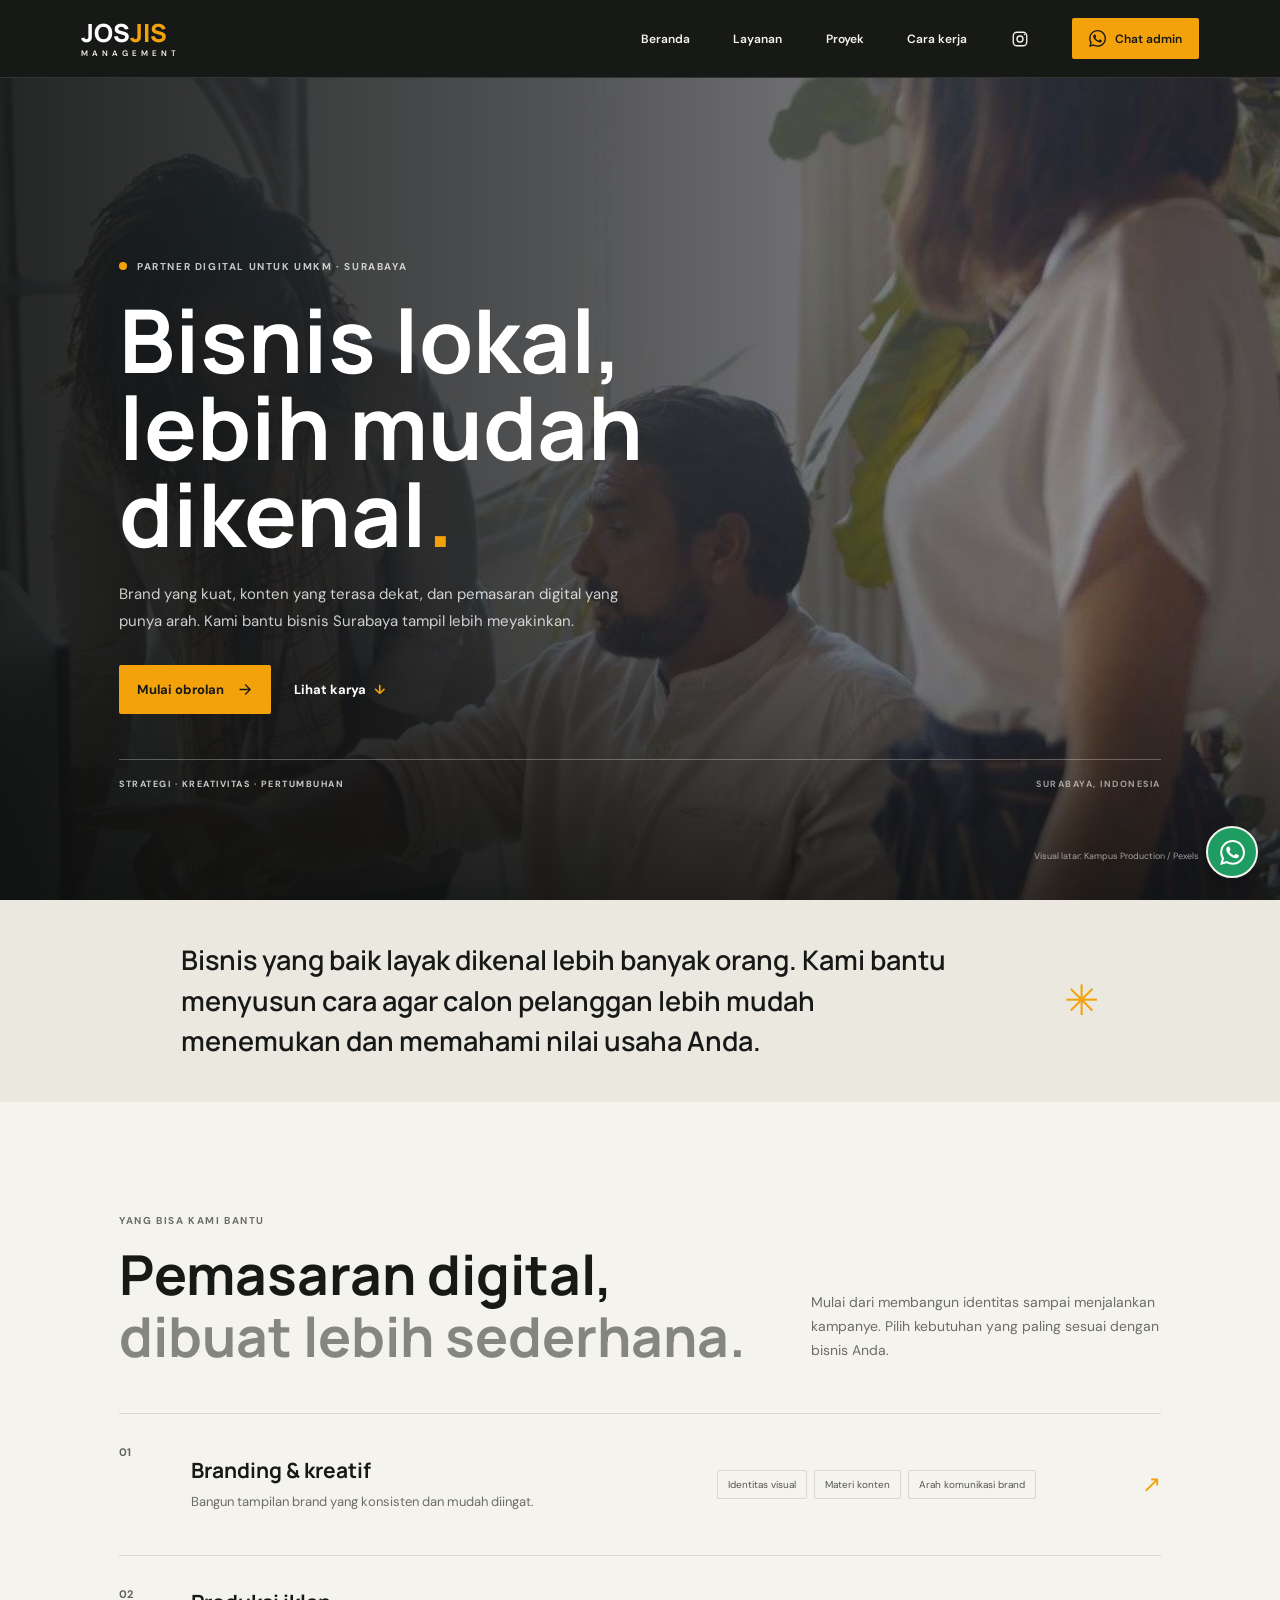
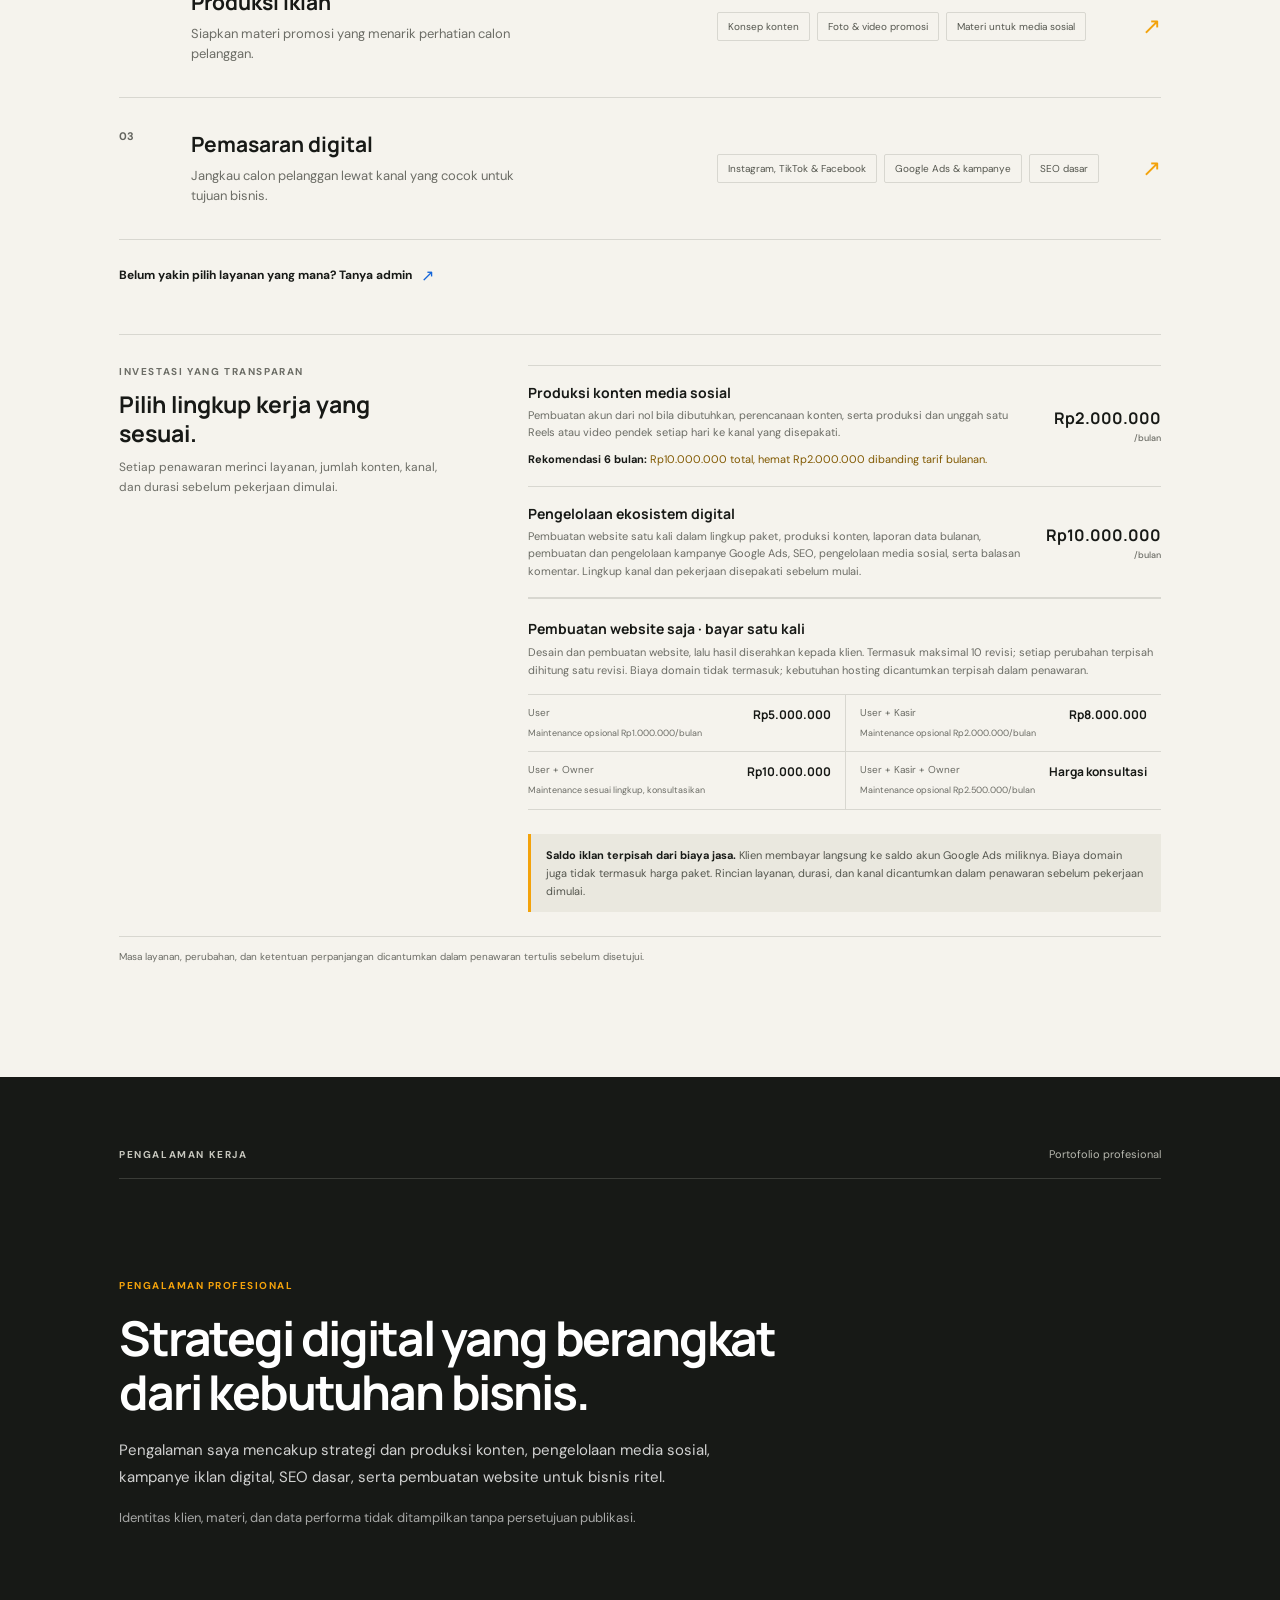
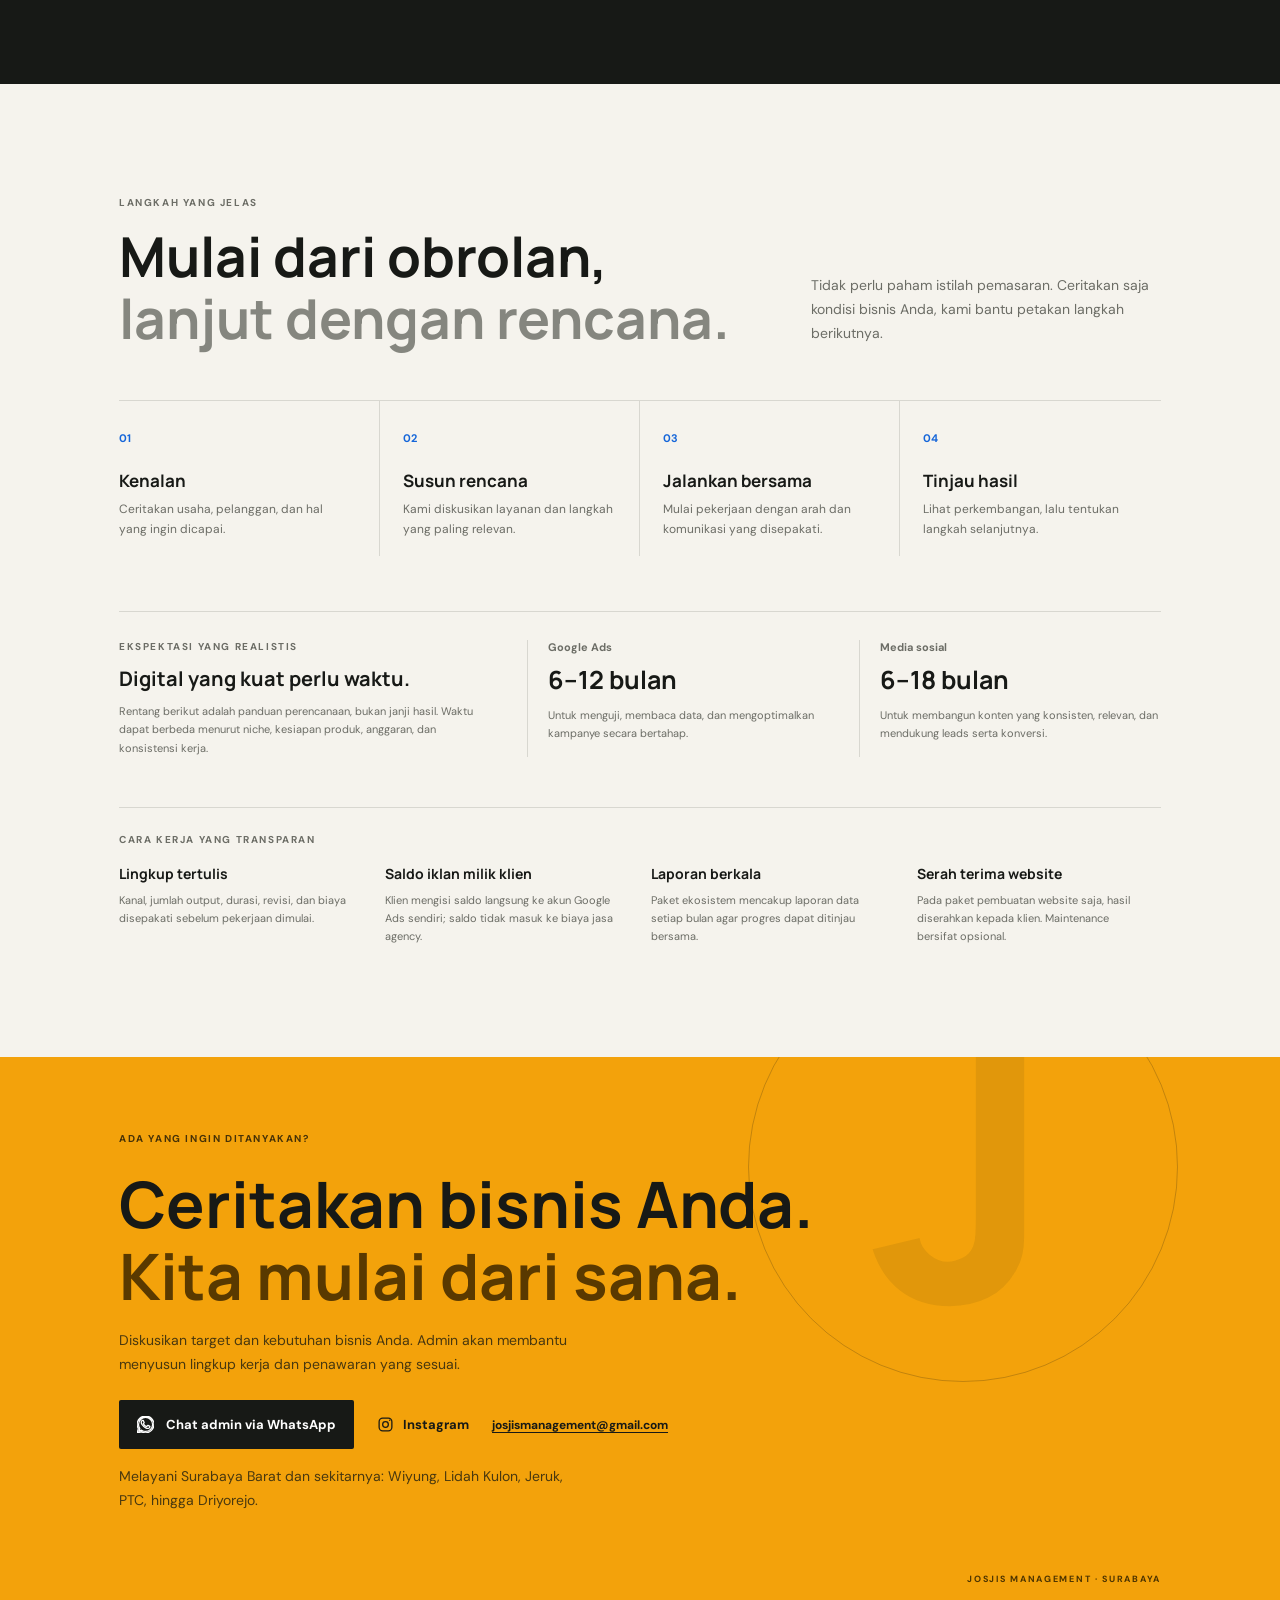
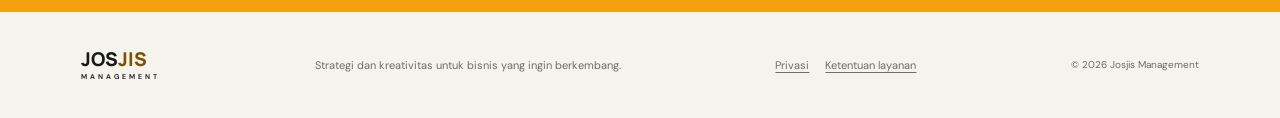
==== commit d7163d1c: "Remove unapproved portfolio data and add legal notices Co-authored-by: Copilot <223556219+Copilot@us" ====
--- a/index.html
+++ b/index.html
@@ -119,90 +119,18 @@
             </article>
           </div>
           <p class="pricing-ad-budget"><strong>Saldo iklan terpisah dari biaya jasa.</strong> Klien membayar langsung ke saldo akun Google Ads miliknya. Biaya domain juga tidak termasuk harga paket. Rincian layanan, durasi, dan kanal dicantumkan dalam penawaran sebelum pekerjaan dimulai.</p>
-          <p class="pricing-terms">Jika tidak ingin melanjutkan paket, konfirmasi paling lambat satu bulan sebelum periode paket berakhir.</p>
+          <p class="pricing-terms">Masa layanan, perubahan, dan ketentuan perpanjangan dicantumkan dalam penawaran tertulis sebelum disetujui.</p>
         </div>
       </section>
 
       <section class="project-section" id="proyek">
         <div class="project-inner">
-          <div class="project-topline"><p class="eyebrow">Contoh proyek</p><span>Surabaya · Retail</span></div>
-          <div class="project-grid">
-            <div class="project-image-wrap">
-              <img src="assets/sph-toko-960.jpg" alt="Interior dan etalase toko SPH Service Phonecell Hub" width="960" height="540" loading="lazy" decoding="async" />
-              <span class="image-caption">SPH · Service Phonecell Hub</span>
-            </div>
-            <div class="project-copy">
-              <p class="project-kicker">Pengalaman kerja · SPH Service Phonecell Hub</p>
-              <h2>Dari konten acak ke pemasaran digital yang lebih terarah.</h2>
-              <p>SPH mulai menjual alat servis ponsel melalui e-commerce pada 2020, lalu membuka toko offline di WTC Surabaya pada 2025.</p>
-              <div class="project-links">
-                <a class="button button-light" href="https://sphservice.netlify.app/" target="_blank" rel="noopener noreferrer">Kunjungi website SPH <span aria-hidden="true">↗</span></a>
-                <a class="report-link" href="https://drive.google.com/file/d/15TUkrly_C1UPIqpBRBptR8ZwINu9asWR/view" target="_blank" rel="noopener noreferrer">Lihat laporan proyek <span aria-hidden="true">↗</span></a>
-              </div>
-            </div>
-          </div>
-          <div class="case-study-story" aria-label="Perjalanan pengelolaan digital SPH">
-            <article>
-              <span>01 · Kondisi awal</span>
-              <p>Pada awal 2025, konten sudah rutin terbit tetapi belum berangkat dari kebutuhan teknisi. Foto dengan musik dan ulasan yang lebih menonjolkan efek editing belum banyak menjelaskan manfaat produk.</p>
-            </article>
-            <article>
-              <span>02 · Peran saya</span>
-              <p>Saya bergabung pada Maret 2026 sebagai karyawan content creator dan digital marketer. Hingga mengakhiri masa kerja pada Oktober 2026, saya menangani konten Instagram, TikTok, Facebook, dan YouTube, Google Ads yang mulai berjalan pada April, kampanye, SEO, serta pembuatan website SPH. Pengalaman ini menjadi salah satu dasar saya membangun Josjis Management.</p>
-            </article>
-            <article>
-              <span>03 · Perubahan</span>
-              <p>Arah konten bergeser ke demo alat, tips teknis, ulasan yang menjawab kebutuhan teknisi, dan materi promosi. Laporan di bawah menunjukkan hasil organik media sosial serta data kampanye berbayar secara terpisah.</p>
-            </article>
-          </div>
-          <section class="social-results" aria-labelledby="social-results-title">
-            <div class="social-results-heading">
-              <div><p class="project-kicker">Hasil media sosial organik</p><h3 id="social-results-title">Lebih dari 1,19 juta views lintas platform.</h3></div>
-              <p>Menurut laporan konten SPH, Mei–September 2026.</p>
-            </div>
-            <div class="social-results-grid">
-              <article><span>TikTok</span><strong>657.600+</strong><small>views · 5 bulan</small></article>
-              <article><span>Facebook</span><strong>347.000+</strong><small>views · 5 bulan</small></article>
-              <article><span>YouTube</span><strong>133.217</strong><small>views · 4 bulan</small></article>
-              <article><span>Instagram</span><strong>54.873</strong><small>views · 4 bulan</small></article>
-            </div>
-            <p class="social-results-note">Sekitar 1,19 juta views organik menurut ringkasan laporan SPH. Rincian tiap platform mengikuti periode pengukuran masing-masing. Views bukan jumlah orang unik atau jaminan penjualan.</p>
-          </section>
-          <div class="case-study-channels">
-            <span>Lihat kanal publik SPH</span>
-            <a href="https://www.instagram.com/sphservicephonecellhub/" target="_blank" rel="noopener noreferrer">Instagram <span aria-hidden="true">↗</span></a>
-            <a href="https://www.tiktok.com/@servicephonecellhub" target="_blank" rel="noopener noreferrer">TikTok <span aria-hidden="true">↗</span></a>
-            <a href="https://www.facebook.com/servicephonecellhub/" target="_blank" rel="noopener noreferrer">Facebook <span aria-hidden="true">↗</span></a>
-            <a href="https://www.youtube.com/@servicephonecellhub" target="_blank" rel="noopener noreferrer">YouTube <span aria-hidden="true">↗</span></a>
-          </div>
-          <div class="ads-report" aria-labelledby="ads-report-title">
-            <div class="ads-report-visuals" aria-label="Tangkapan layar laporan Google Ads">
-              <figure class="ads-report-figure">
-                <img src="assets/ads-summary-1600.jpg" alt="Ringkasan Google Ads periode 16 April sampai 15 Oktober 2026: 1.654.821 tayangan, nilai konversi Rp307.820.500, 2.164 konversi, dan biaya Rp18.150.000." width="1600" height="701" loading="lazy" decoding="async" />
-                <figcaption>Ringkasan kampanye · 16 Apr–15 Okt 2026</figcaption>
-              </figure>
-              <figure class="ads-report-figure">
-                <img src="assets/ads-insight-1600.jpg" alt="Insight Google Ads yang membandingkan performa kampanye dengan enam bulan sebelumnya." width="1600" height="893" loading="lazy" decoding="async" />
-                <figcaption>Insight Google Ads · Perbandingan enam bulan</figcaption>
-              </figure>
-            </div>
-            <div class="ads-report-copy">
-              <p class="ads-report-kicker">Google Ads · Performa kampanye</p>
-              <h3 id="ads-report-title">Nilai konversi tumbuh lebih cepat daripada biaya iklan.</h3>
-              <p class="ads-report-period">Kampanye dimulai April 2026 · laporan 16 Apr–15 Okt 2026 dibandingkan 16 Okt 2025–15 Apr 2026</p>
-              <dl class="ads-report-metrics">
-                <div><dt>Nilai konversi</dt><dd>Rp307.820.500<small>Naik 920%</small></dd></div>
-                <div><dt>Konversi tercatat</dt><dd>2.164<small>Total periode</small></dd></div>
-                <div><dt>Biaya iklan</dt><dd>Rp18.150.000<small>Naik 750%</small></dd></div>
-              </dl>
-              <p class="ads-report-insight">Google Ads memproyeksikan 105,32 konversi tambahan. Sebagian besar konversi tercatat hingga tiga hari setelah tayangan.</p>
-              <p class="ads-report-note">Nilai konversi mengikuti pengaturan pelacakan Google Ads dan tidak otomatis sama dengan omzet atau laba aktual.</p>
-            </div>
-          </div>
-          <div class="case-study-website">
-            <div><p class="project-kicker">Hasil kerja · Website</p><h3>Saya juga merancang dan membangun website SPH.</h3></div>
-            <p>Website merangkum informasi toko, produk, lokasi WTC Surabaya, dan jalur kontak agar teknisi lebih mudah mengenal SPH dan menghubungi timnya.</p>
-            <a href="https://sphservice.netlify.app/" target="_blank" rel="noopener noreferrer">Kunjungi website SPH <span aria-hidden="true">↗</span></a>
+          <div class="project-topline"><p class="eyebrow">Pengalaman kerja</p><span>Portofolio profesional</span></div>
+          <div class="project-summary">
+            <p class="project-kicker">Pengalaman profesional</p>
+            <h2>Strategi digital yang berangkat dari kebutuhan bisnis.</h2>
+            <p>Pengalaman saya mencakup strategi dan produksi konten, pengelolaan media sosial, kampanye iklan digital, SEO dasar, serta pembuatan website untuk bisnis ritel.</p>
+            <p>Identitas klien, materi, dan data performa tidak ditampilkan tanpa persetujuan publikasi.</p>
           </div>
         </div>
       </section>
@@ -267,6 +195,10 @@
         <span class="wordmark-sub">MANAGEMENT</span>
       </a>
       <p>Strategi dan kreativitas untuk bisnis yang ingin berkembang.</p>
+      <nav class="footer-links" aria-label="Informasi legal">
+        <a href="privasi.html">Privasi</a>
+        <a href="ketentuan.html">Ketentuan layanan</a>
+      </nav>
       <span class="copyright">© <span id="current-year">2026</span> Josjis Management</span>
     </footer>
 
--- a/styles.css
+++ b/styles.css
@@ -172,6 +172,10 @@
 .project-kicker { color: var(--orange); text-transform: uppercase; letter-spacing: 1.5px; font-size: 10px; font-weight: 700; margin-bottom: 19px; }
 .project-copy h2 { font-size: clamp(31px, 3.8vw, 48px); max-width: 560px; }
 .project-copy > p:not(.project-kicker) { max-width: 480px; color: #b7b8b1; font-size: 14px; line-height: 1.75; margin: 19px 0 25px; }
+.project-summary { max-width: 760px; padding: clamp(28px, 5vw, 64px) 0; }
+.project-summary h2 { max-width: 660px; margin: 12px 0 18px; font: 700 clamp(30px, 4vw, 48px)/1.12 var(--display); letter-spacing: -.045em; }
+.project-summary > p:not(.project-kicker) { max-width: 660px; color: rgba(255,255,255,.8); font-size: 15px; line-height: 1.8; }
+.project-summary > p:last-child { color: rgba(255,255,255,.62); font-size: 13px; }
 .project-links { display: flex; align-items: center; flex-wrap: wrap; gap: 20px; }
 .button-light { background: #f5f3ed; color: var(--ink); border-radius: 3px; }
 .button-light:hover { background: var(--orange); }
@@ -263,7 +267,27 @@
 .footer-wordmark .wordmark-main span { color: #805000; }
 .footer-wordmark .wordmark-sub { font-size: 7px; letter-spacing: 3px; }
 .site-footer > p { color: var(--muted); margin: 0; font-size: 11px; }
+.footer-links { display: flex; gap: 16px; font-size: 11px; }
+.footer-links a { color: var(--muted); text-underline-offset: 3px; }
 .copyright { color: var(--muted); font-size: 10px; }
+
+.legal-page { min-height: 100vh; background: var(--paper); }
+.legal-header { min-height: 78px; padding: 0 clamp(22px, 6.3vw, 98px); display: flex; align-items: center; justify-content: space-between; gap: 20px; background: var(--ink); color: var(--paper); }
+.legal-header a { text-decoration: none; }
+.legal-back { font-size: 13px; }
+.legal-main { width: min(100% - 44px, 820px); margin: 0 auto; padding: clamp(48px, 8vw, 92px) 0 96px; }
+.legal-main .eyebrow { color: #805000; }
+.legal-main h1, .legal-main h2 { font-family: var(--display); }
+.legal-main h1 { margin: 8px 0 12px; font-size: clamp(36px, 6vw, 58px); line-height: 1.08; }
+.legal-updated { color: var(--muted); font-size: 13px; }
+.legal-content { margin-top: 40px; }
+.legal-content section + section { margin-top: 32px; }
+.legal-content h2 { margin: 0 0 10px; font-size: 21px; }
+.legal-content p, .legal-content li { color: #454740; font-size: 15px; line-height: 1.75; }
+.legal-content p { margin: 0 0 12px; }
+.legal-content ul { padding-left: 22px; }
+.legal-content a { text-underline-offset: 3px; }
+.legal-footer { padding: 22px; border-top: 1px solid var(--line); color: var(--muted); text-align: center; font-size: 12px; }
 .floating-whatsapp { position: fixed; z-index: 4; right: 22px; bottom: 22px; width: 52px; height: 52px; display: grid; place-items: center; color: #fff; background: #1e9c62; border: 2px solid var(--paper); border-radius: 50%; box-shadow: 0 5px 18px rgba(0, 0, 0, .2); transition: transform .2s ease; }
 .floating-whatsapp:hover { transform: translateY(-3px); }
 .floating-whatsapp svg { width: 25px; height: 25px; fill: currentColor; }
@@ -376,7 +400,10 @@
   .contact-aside { right: 22px; bottom: 17px; font-size: 8px; }
   .site-footer { align-items: flex-start; flex-wrap: wrap; min-height: 128px; padding: 24px 22px; gap: 15px 25px; }
   .site-footer > p { width: calc(100% - 150px); line-height: 1.5; }
+  .footer-links { width: 100%; }
   .copyright { width: 100%; }
+  .legal-header { min-height: 68px; padding: 0 22px; }
+  .legal-back { font-size: 12px; }
   .floating-whatsapp { width: 48px; height: 48px; right: 16px; bottom: 16px; }
 }
 @media (hover: hover) and (pointer: fine) {
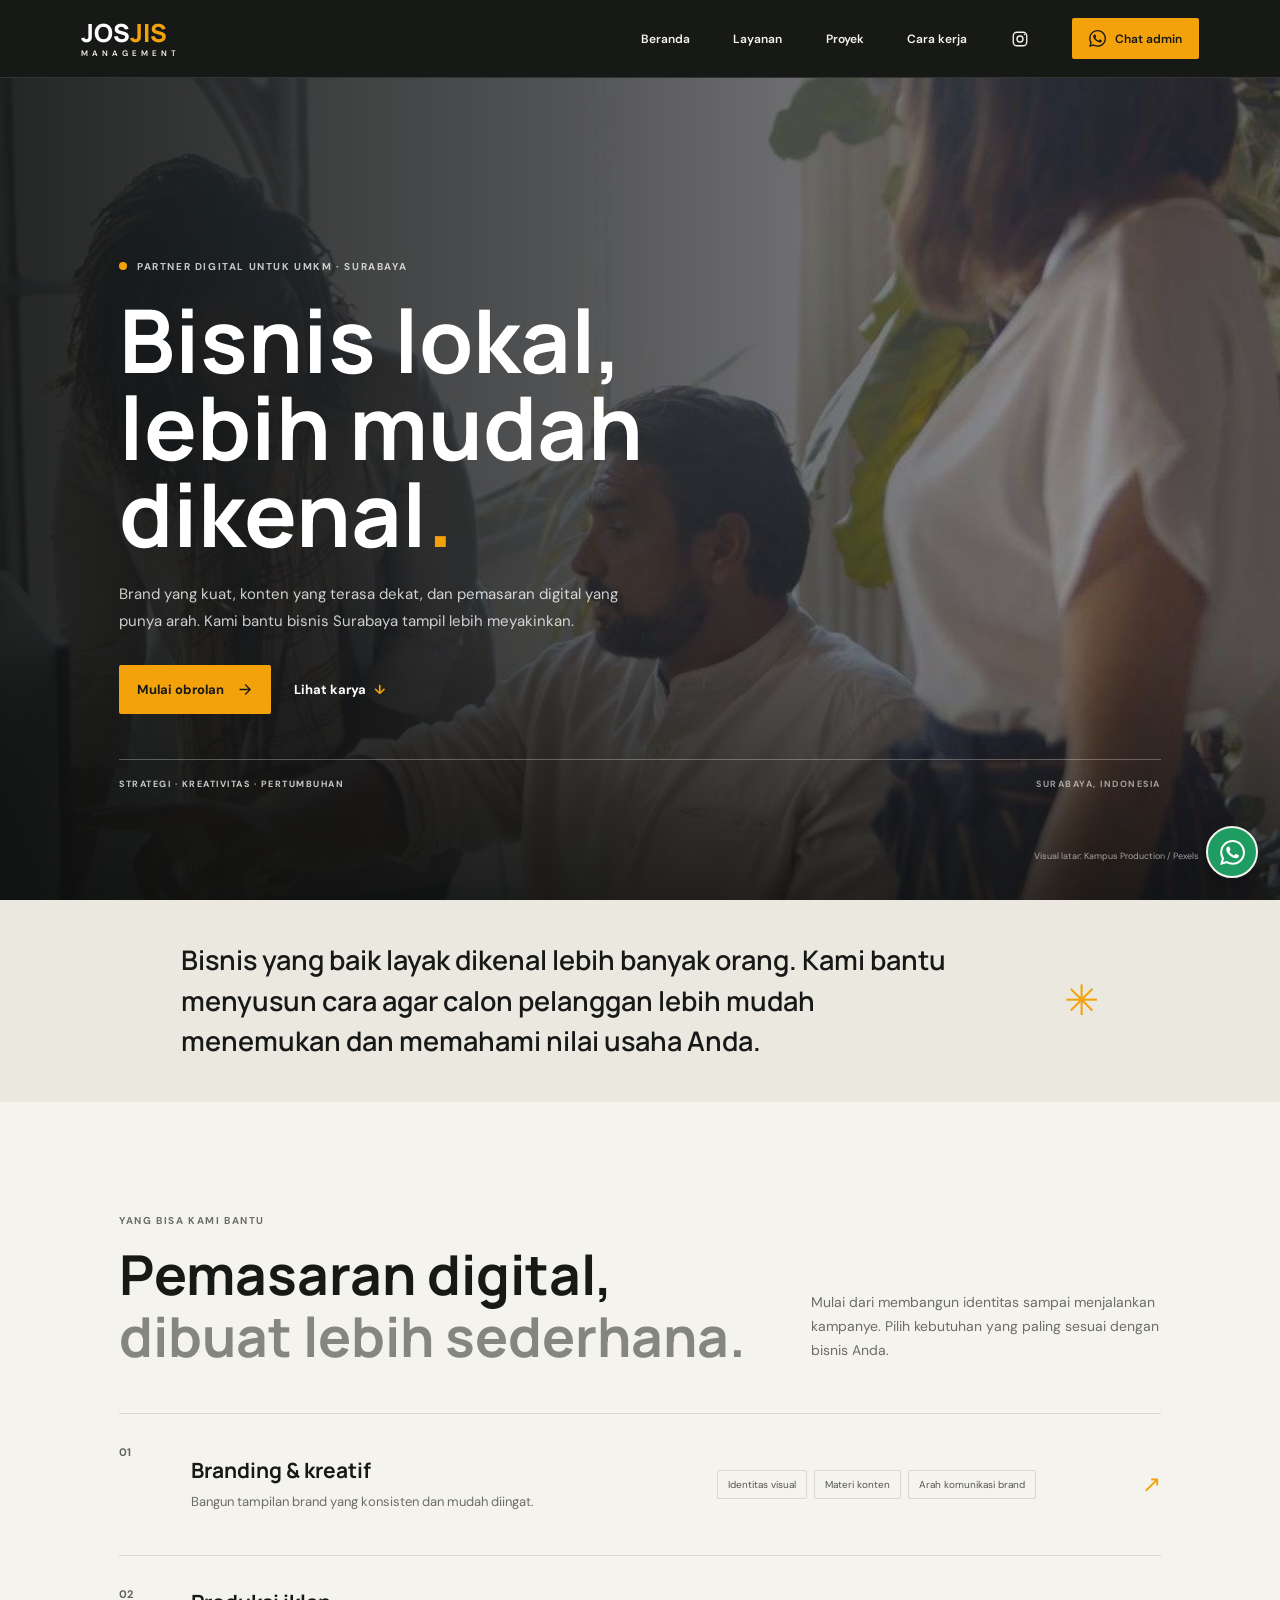
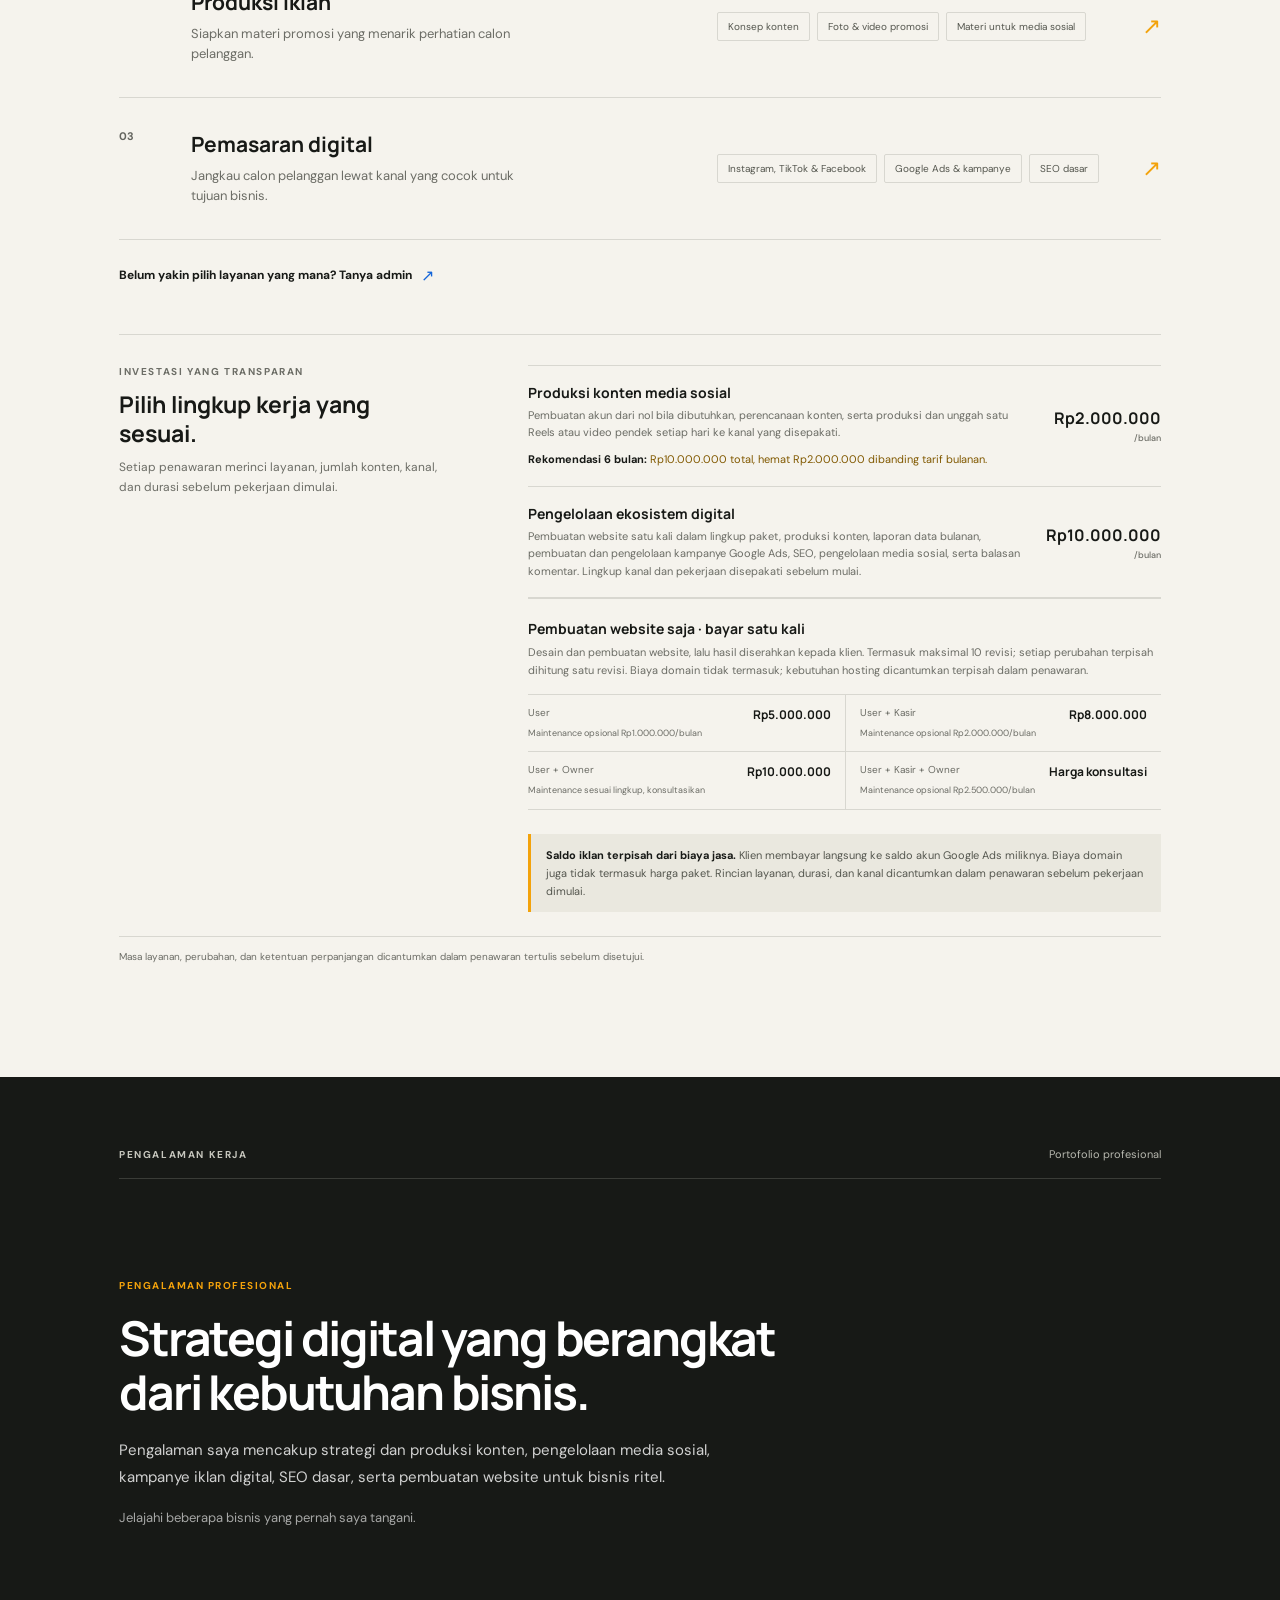
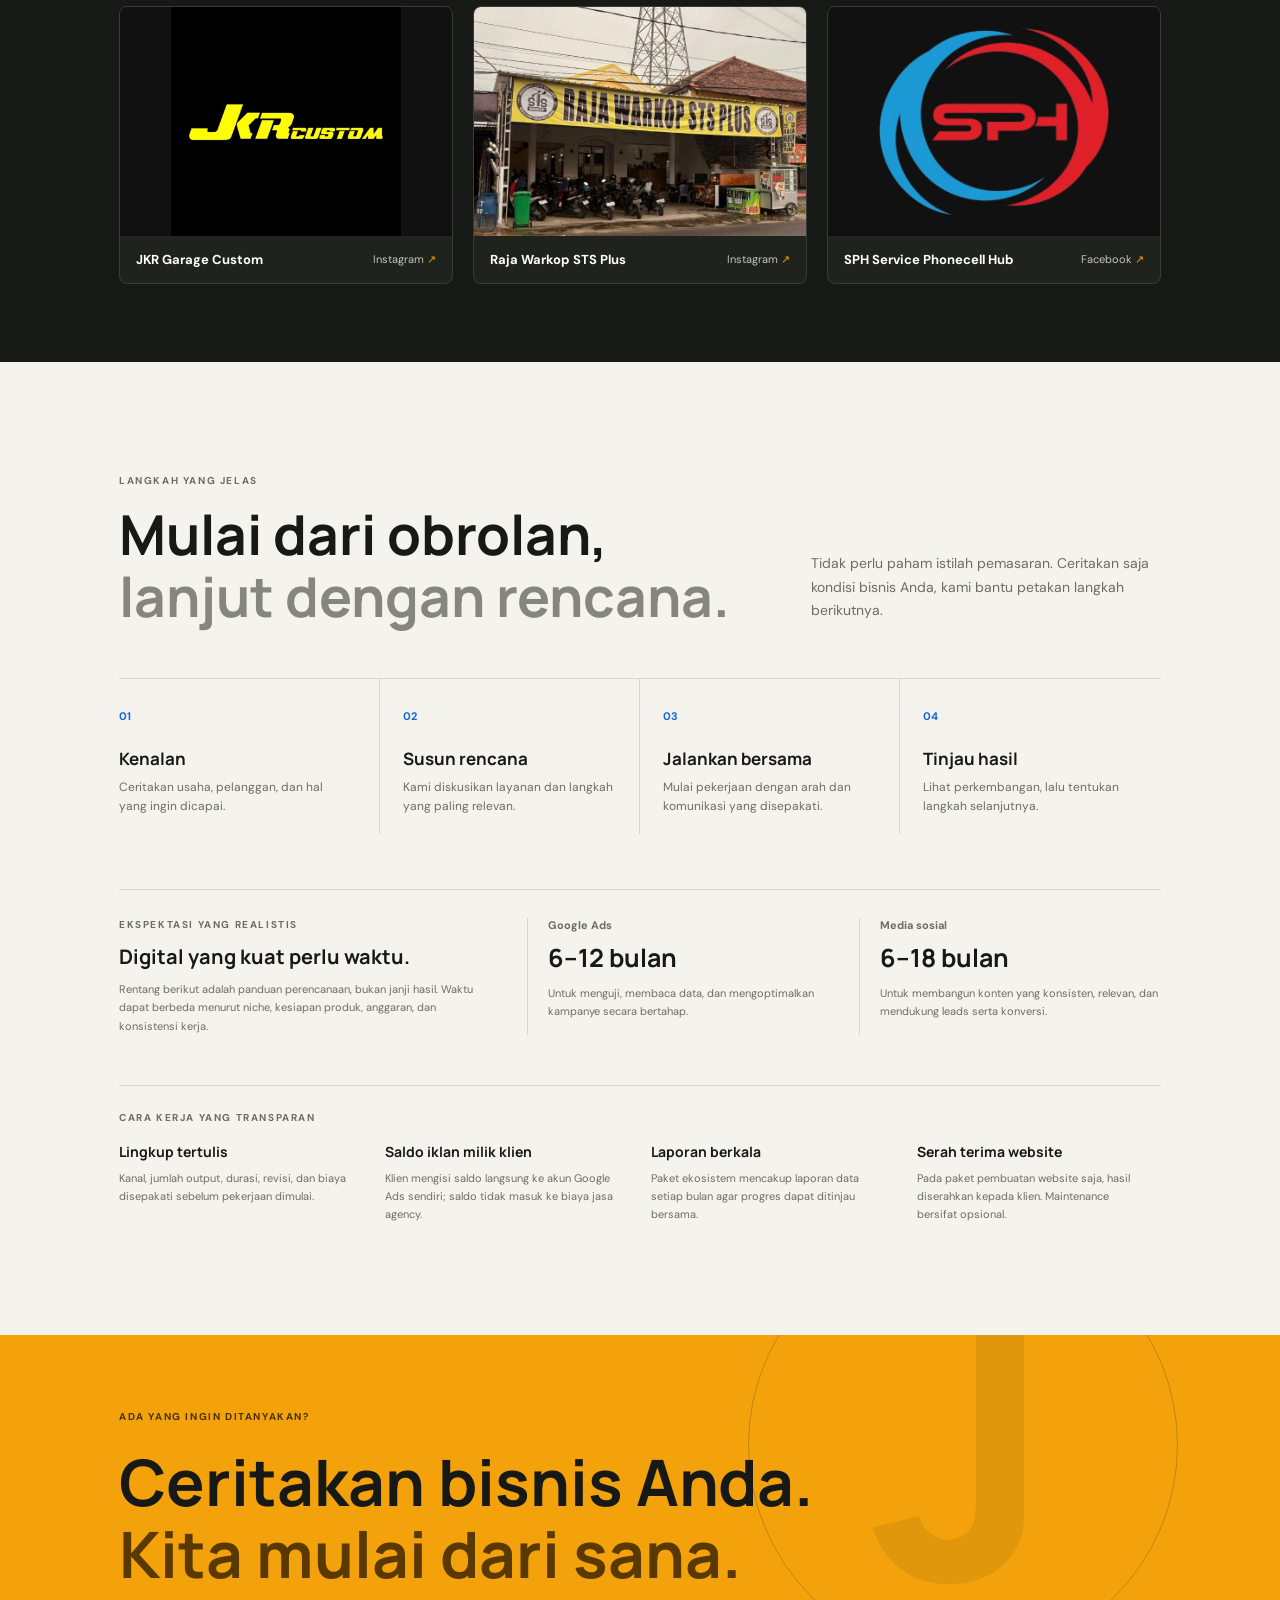
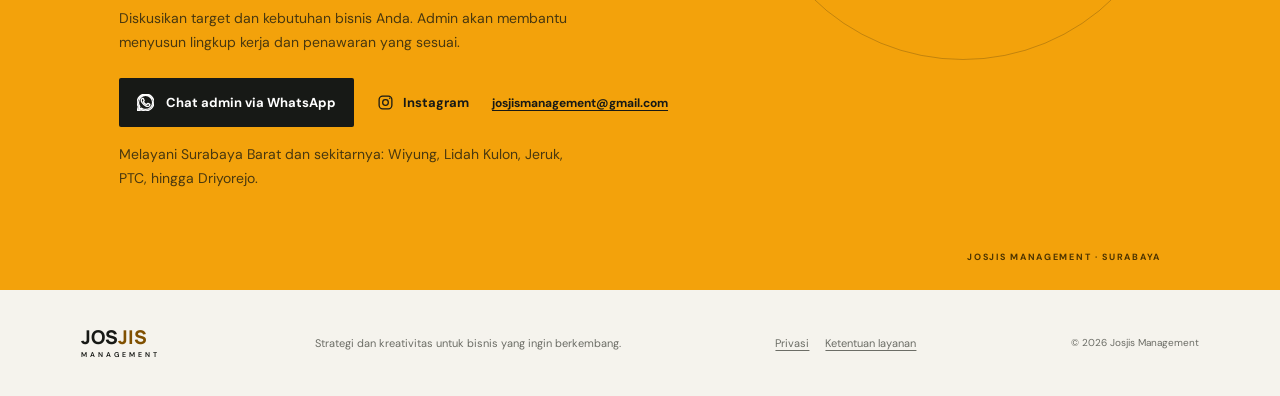
==== commit e72f5bfd: "Add animated client social links Co-authored-by: Copilot <223556219+Copilot@users.noreply.github.com" ====
--- a/index.html
+++ b/index.html
@@ -130,7 +130,21 @@
             <p class="project-kicker">Pengalaman profesional</p>
             <h2>Strategi digital yang berangkat dari kebutuhan bisnis.</h2>
             <p>Pengalaman saya mencakup strategi dan produksi konten, pengelolaan media sosial, kampanye iklan digital, SEO dasar, serta pembuatan website untuk bisnis ritel.</p>
-            <p>Identitas klien, materi, dan data performa tidak ditampilkan tanpa persetujuan publikasi.</p>
+            <p>Jelajahi beberapa bisnis yang pernah saya tangani.</p>
+          </div>
+          <div class="client-links" aria-label="Bisnis dan kanal sosial">
+            <a class="client-card" href="https://www.instagram.com/jkrgaragecustom/" target="_blank" rel="noopener noreferrer" aria-label="Kunjungi Instagram JKR Garage Custom">
+              <span class="client-card-image client-card-image-dark"><img src="assets/jkr-garage-custom.jpg" alt="Logo JKR Garage Custom" width="768" height="768" loading="lazy" decoding="async" /></span>
+              <span class="client-card-caption"><strong>JKR Garage Custom</strong><span>Instagram <span aria-hidden="true">↗</span></span></span>
+            </a>
+            <a class="client-card" href="https://www.instagram.com/raja_warkop_sts_plus_surabaya/" target="_blank" rel="noopener noreferrer" aria-label="Kunjungi Instagram Raja Warkop STS Plus Surabaya">
+              <span class="client-card-image"><img src="assets/raja-warkop-sts-plus.jpg" alt="Tampak depan Raja Warkop STS Plus Surabaya" width="768" height="768" loading="lazy" decoding="async" /></span>
+              <span class="client-card-caption"><strong>Raja Warkop STS Plus</strong><span>Instagram <span aria-hidden="true">↗</span></span></span>
+            </a>
+            <a class="client-card" href="https://www.facebook.com/servicephonecellhub?locale=id_ID" target="_blank" rel="noopener noreferrer" aria-label="Kunjungi Facebook Service Phonecell Hub">
+              <span class="client-card-image client-card-image-dark"><img src="assets/sph-service-phonecell-hub.png" alt="Logo SPH Service Phonecell Hub" width="500" height="500" loading="lazy" decoding="async" /></span>
+              <span class="client-card-caption"><strong>SPH Service Phonecell Hub</strong><span>Facebook <span aria-hidden="true">↗</span></span></span>
+            </a>
           </div>
         </div>
       </section>
--- a/styles.css
+++ b/styles.css
@@ -176,6 +176,26 @@
 .project-summary h2 { max-width: 660px; margin: 12px 0 18px; font: 700 clamp(30px, 4vw, 48px)/1.12 var(--display); letter-spacing: -.045em; }
 .project-summary > p:not(.project-kicker) { max-width: 660px; color: rgba(255,255,255,.8); font-size: 15px; line-height: 1.8; }
 .project-summary > p:last-child { color: rgba(255,255,255,.62); font-size: 13px; }
+.client-links { display: grid; grid-template-columns: repeat(3, minmax(0, 1fr)); gap: 20px; }
+.client-card { min-width: 0; overflow: hidden; border: 1px solid #3a3c37; border-radius: 8px; background: #20221e; color: #fff; text-decoration: none; opacity: 0; animation: client-card-arrive .65s cubic-bezier(.2,.7,.25,1) forwards; }
+.client-card:nth-child(2) { animation-delay: .12s; }
+.client-card:nth-child(3) { animation-delay: .24s; }
+.client-card-image { display: grid; min-height: 190px; aspect-ratio: 1.45; place-items: center; overflow: hidden; background: #f5f3ed; }
+.client-card-image-dark { background: #111; }
+.client-card-image img { display: block; width: 100%; height: 100%; max-height: 250px; object-fit: cover; transition: transform .45s cubic-bezier(.2,.7,.25,1); }
+.client-card-image-dark img { width: min(100%, 230px); height: min(100%, 230px); object-fit: contain; }
+.client-card-caption { display: flex; align-items: center; justify-content: space-between; gap: 12px; padding: 15px 16px; }
+.client-card-caption strong { overflow: hidden; font-size: 13px; text-overflow: ellipsis; white-space: nowrap; }
+.client-card-caption > span { flex: none; color: #c6c6bd; font-size: 11px; }
+.client-card-caption > span span { display: inline-block; color: var(--orange); transition: transform .2s ease; }
+.client-card:focus-visible { outline-color: var(--orange); outline-offset: 4px; }
+@keyframes client-card-arrive { from { opacity: 0; transform: translateY(18px); } to { opacity: 1; transform: translateY(0); } }
+@media (hover: hover) and (pointer: fine) {
+  .client-card { transition: border-color .25s ease, box-shadow .25s ease, transform .25s ease; }
+  .client-card:hover { transform: translateY(-6px); border-color: #6b6d64; box-shadow: 0 16px 38px rgba(0,0,0,.25); }
+  .client-card:hover .client-card-image img { transform: scale(1.045); }
+  .client-card:hover .client-card-caption > span span { transform: translate(3px,-3px); }
+}
 .project-links { display: flex; align-items: center; flex-wrap: wrap; gap: 20px; }
 .button-light { background: #f5f3ed; color: var(--ink); border-radius: 3px; }
 .button-light:hover { background: var(--orange); }
@@ -404,6 +424,11 @@
   .copyright { width: 100%; }
   .legal-header { min-height: 68px; padding: 0 22px; }
   .legal-back { font-size: 12px; }
+  .client-links { grid-template-columns: 1fr; gap: 14px; }
+  .client-card { display: grid; grid-template-columns: 112px minmax(0, 1fr); align-items: center; }
+  .client-card-image { min-height: 112px; aspect-ratio: 1; }
+  .client-card-image-dark img { width: 92px; height: 92px; }
+  .client-card-caption { min-width: 0; padding: 14px; }
   .floating-whatsapp { width: 48px; height: 48px; right: 16px; bottom: 16px; }
 }
 @media (hover: hover) and (pointer: fine) {
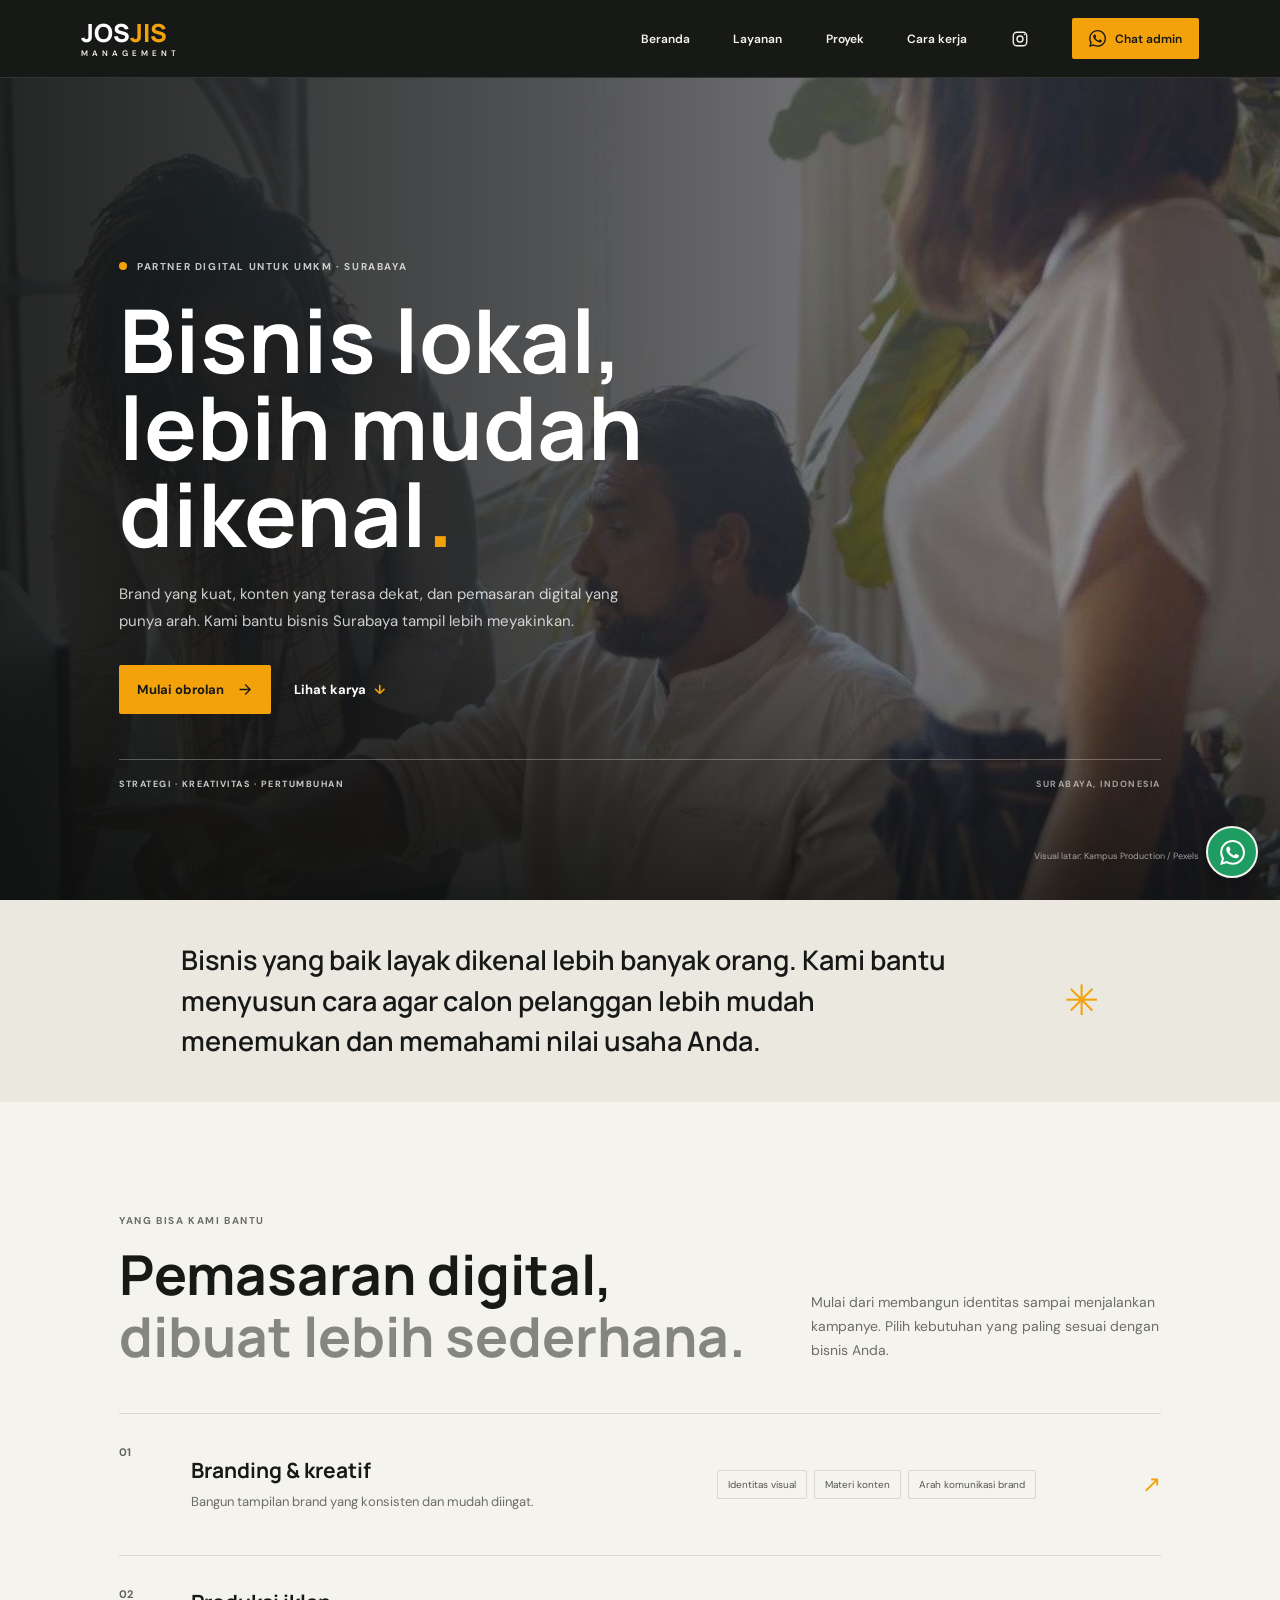
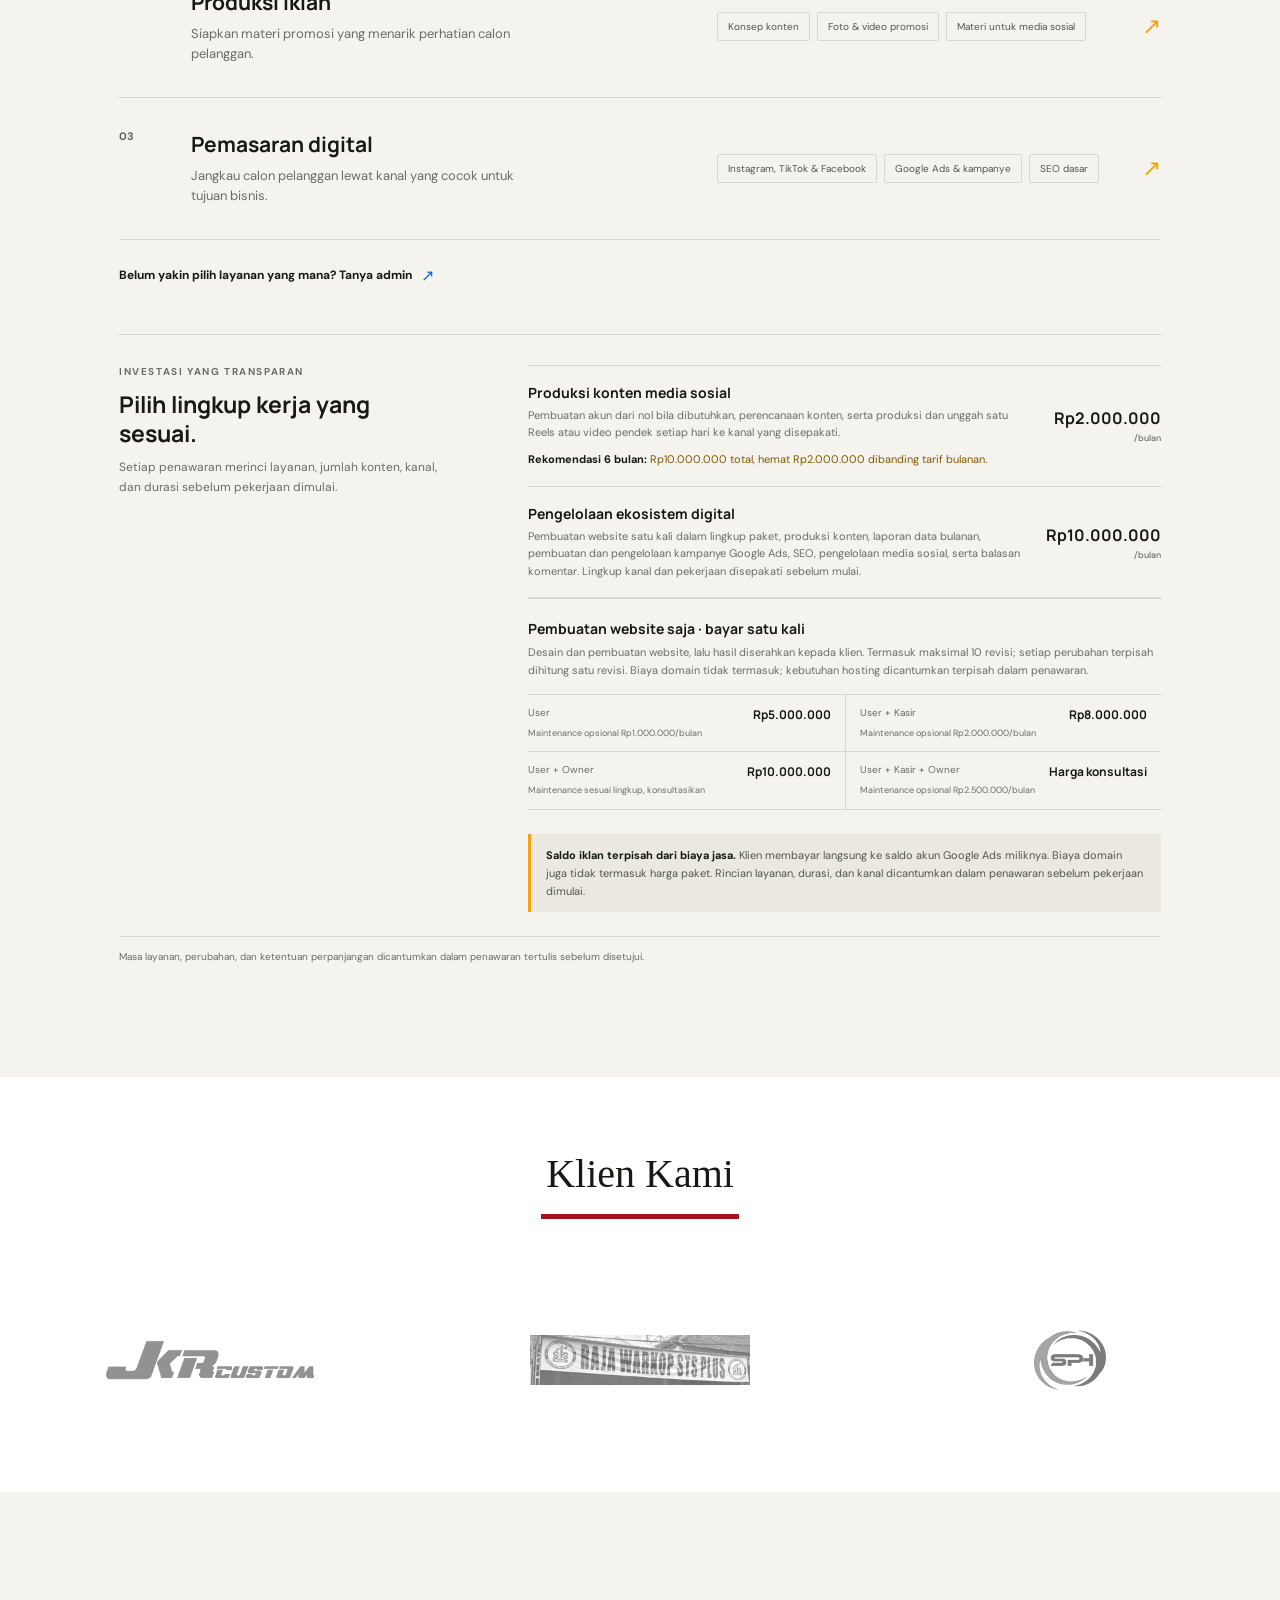
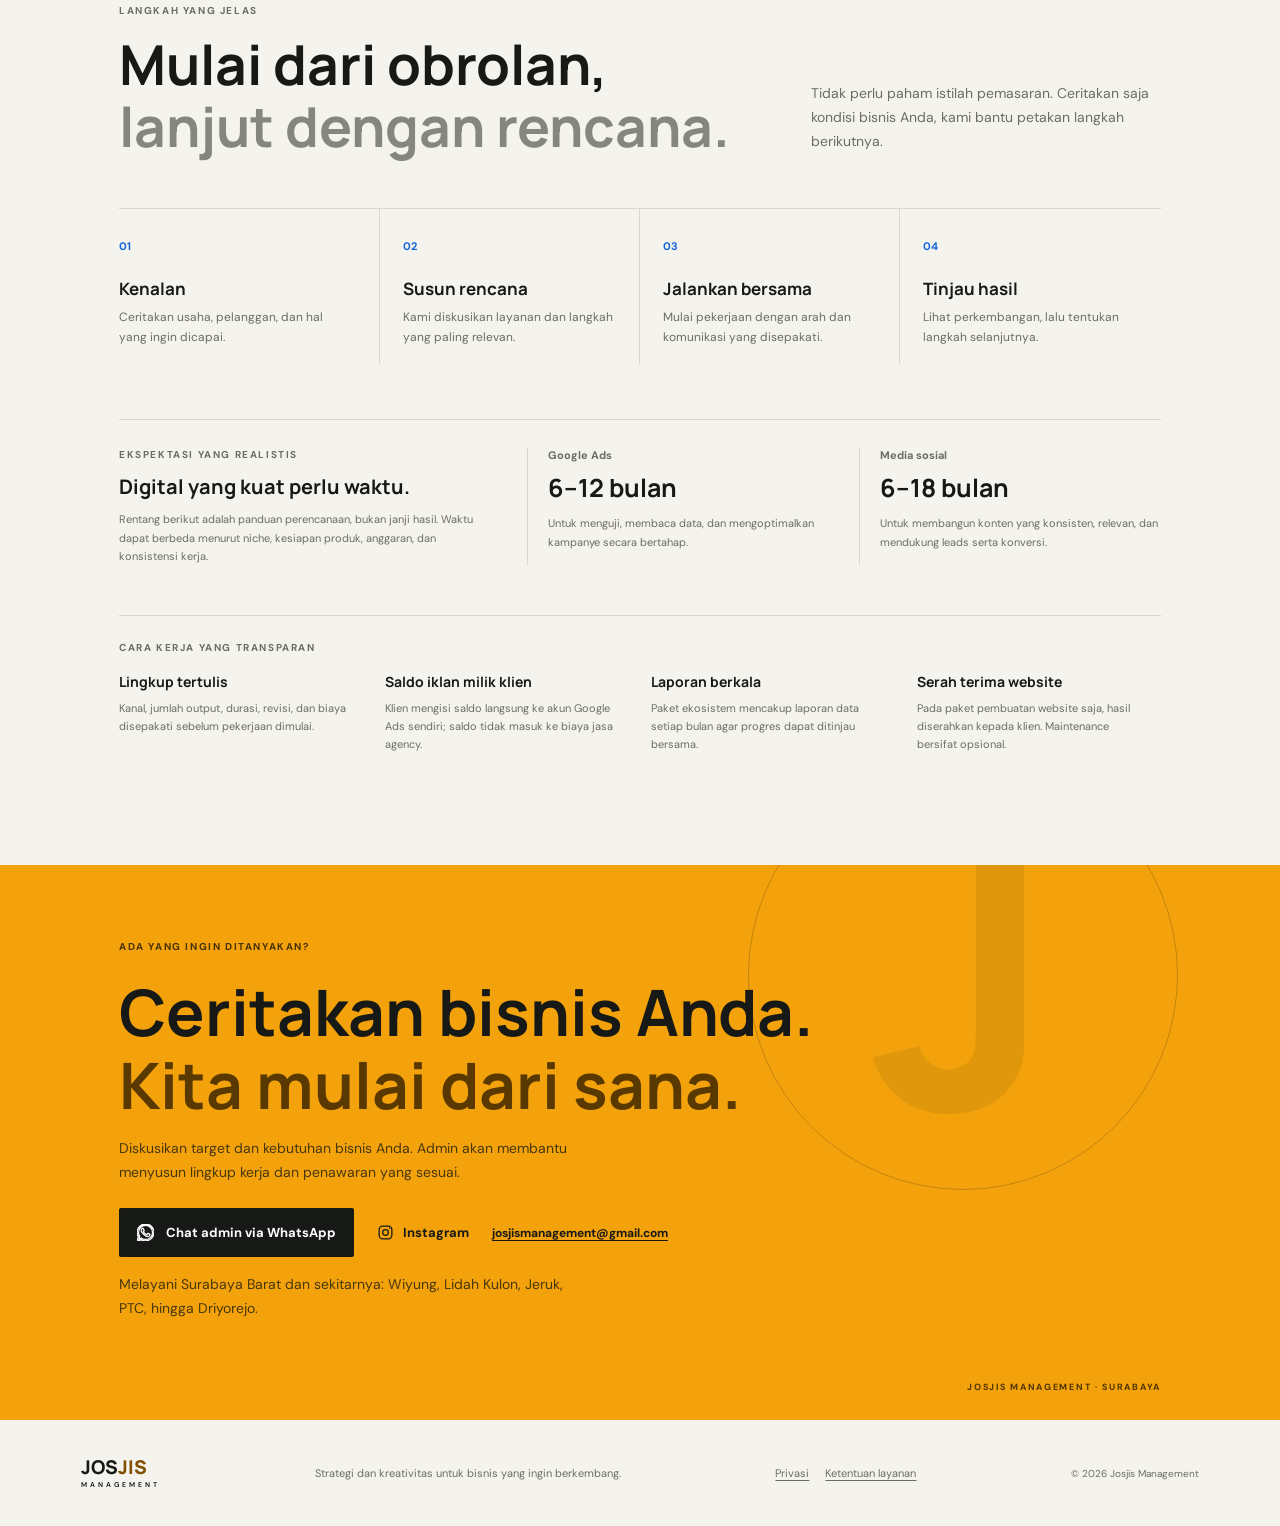
==== commit d73f5023: "Style client logos as a clean animated strip Co-authored-by: Copilot <223556219+Copilot@users.norepl" ====
--- a/index.html
+++ b/index.html
@@ -123,27 +123,18 @@
         </div>
       </section>
 
-      <section class="project-section" id="proyek">
-        <div class="project-inner">
-          <div class="project-topline"><p class="eyebrow">Pengalaman kerja</p><span>Portofolio profesional</span></div>
-          <div class="project-summary">
-            <p class="project-kicker">Pengalaman profesional</p>
-            <h2>Strategi digital yang berangkat dari kebutuhan bisnis.</h2>
-            <p>Pengalaman saya mencakup strategi dan produksi konten, pengelolaan media sosial, kampanye iklan digital, SEO dasar, serta pembuatan website untuk bisnis ritel.</p>
-            <p>Jelajahi beberapa bisnis yang pernah saya tangani.</p>
-          </div>
-          <div class="client-links" aria-label="Bisnis dan kanal sosial">
-            <a class="client-card" href="https://www.instagram.com/jkrgaragecustom/" target="_blank" rel="noopener noreferrer" aria-label="Kunjungi Instagram JKR Garage Custom">
-              <span class="client-card-image client-card-image-dark"><img src="assets/jkr-garage-custom.jpg" alt="Logo JKR Garage Custom" width="768" height="768" loading="lazy" decoding="async" /></span>
-              <span class="client-card-caption"><strong>JKR Garage Custom</strong><span>Instagram <span aria-hidden="true">↗</span></span></span>
-            </a>
-            <a class="client-card" href="https://www.instagram.com/raja_warkop_sts_plus_surabaya/" target="_blank" rel="noopener noreferrer" aria-label="Kunjungi Instagram Raja Warkop STS Plus Surabaya">
-              <span class="client-card-image"><img src="assets/raja-warkop-sts-plus.jpg" alt="Tampak depan Raja Warkop STS Plus Surabaya" width="768" height="768" loading="lazy" decoding="async" /></span>
-              <span class="client-card-caption"><strong>Raja Warkop STS Plus</strong><span>Instagram <span aria-hidden="true">↗</span></span></span>
-            </a>
-            <a class="client-card" href="https://www.facebook.com/servicephonecellhub?locale=id_ID" target="_blank" rel="noopener noreferrer" aria-label="Kunjungi Facebook Service Phonecell Hub">
-              <span class="client-card-image client-card-image-dark"><img src="assets/sph-service-phonecell-hub.png" alt="Logo SPH Service Phonecell Hub" width="500" height="500" loading="lazy" decoding="async" /></span>
-              <span class="client-card-caption"><strong>SPH Service Phonecell Hub</strong><span>Facebook <span aria-hidden="true">↗</span></span></span>
+      <section class="client-section" id="proyek">
+        <div class="client-section-inner">
+          <h2 class="client-heading">Klien Kami</h2>
+          <div class="client-links" aria-label="Logo klien dan tautan media sosial">
+            <a class="client-logo" href="https://www.instagram.com/jkrgaragecustom/" target="_blank" rel="noopener noreferrer" aria-label="Instagram JKR Garage Custom">
+              <img src="assets/jkr-garage-custom.png" alt="JKR Garage Custom" width="550" height="180" loading="lazy" decoding="async" />
+            </a>
+            <a class="client-logo" href="https://www.instagram.com/raja_warkop_sts_plus_surabaya/" target="_blank" rel="noopener noreferrer" aria-label="Instagram Raja Warkop STS Plus Surabaya">
+              <img src="assets/raja-warkop-logo-crop.jpg" alt="Raja Warkop STS Plus Surabaya" width="660" height="150" loading="lazy" decoding="async" />
+            </a>
+            <a class="client-logo" href="https://www.facebook.com/servicephonecellhub?locale=id_ID" target="_blank" rel="noopener noreferrer" aria-label="Facebook SPH Service Phonecell Hub">
+              <img src="assets/sph-service-phonecell-hub.png" alt="SPH Service Phonecell Hub" width="500" height="500" loading="lazy" decoding="async" />
             </a>
           </div>
         </div>
--- a/styles.css
+++ b/styles.css
@@ -160,91 +160,22 @@
 .pricing-ad-budget strong { color: var(--ink); }
 .pricing-terms { grid-column: 1 / -1; margin: 0; padding-top: 12px; border-top: 1px solid var(--line); color: var(--muted); font-size: 10px; line-height: 1.6; }
 
-.project-section { background: #171916; color: #fff; }
-.project-inner { padding: 70px clamp(22px, 9.3vw, 145px) 78px; }
-.project-topline { display: flex; justify-content: space-between; align-items: center; border-bottom: 1px solid #3a3c37; padding-bottom: 17px; margin-bottom: 36px; }
-.project-topline .eyebrow { color: #c6c6bd; margin: 0; }
-.project-topline > span { color: #b6b7ae; font-size: 11px; }
-.project-grid { display: grid; grid-template-columns: minmax(0, 1fr) minmax(0, .88fr); gap: clamp(35px, 7vw, 105px); align-items: center; }
-.project-image-wrap { min-height: 360px; height: min(44vw, 465px); position: relative; }
-.project-image-wrap img { display: block; width: 100%; height: 100%; object-fit: cover; }
-.image-caption { position: absolute; left: 14px; bottom: 14px; background: var(--paper); color: var(--ink); padding: 10px 13px; font-size: 10px; font-weight: 700; }
-.project-kicker { color: var(--orange); text-transform: uppercase; letter-spacing: 1.5px; font-size: 10px; font-weight: 700; margin-bottom: 19px; }
-.project-copy h2 { font-size: clamp(31px, 3.8vw, 48px); max-width: 560px; }
-.project-copy > p:not(.project-kicker) { max-width: 480px; color: #b7b8b1; font-size: 14px; line-height: 1.75; margin: 19px 0 25px; }
-.project-summary { max-width: 760px; padding: clamp(28px, 5vw, 64px) 0; }
-.project-summary h2 { max-width: 660px; margin: 12px 0 18px; font: 700 clamp(30px, 4vw, 48px)/1.12 var(--display); letter-spacing: -.045em; }
-.project-summary > p:not(.project-kicker) { max-width: 660px; color: rgba(255,255,255,.8); font-size: 15px; line-height: 1.8; }
-.project-summary > p:last-child { color: rgba(255,255,255,.62); font-size: 13px; }
-.client-links { display: grid; grid-template-columns: repeat(3, minmax(0, 1fr)); gap: 20px; }
-.client-card { min-width: 0; overflow: hidden; border: 1px solid #3a3c37; border-radius: 8px; background: #20221e; color: #fff; text-decoration: none; opacity: 0; animation: client-card-arrive .65s cubic-bezier(.2,.7,.25,1) forwards; }
-.client-card:nth-child(2) { animation-delay: .12s; }
-.client-card:nth-child(3) { animation-delay: .24s; }
-.client-card-image { display: grid; min-height: 190px; aspect-ratio: 1.45; place-items: center; overflow: hidden; background: #f5f3ed; }
-.client-card-image-dark { background: #111; }
-.client-card-image img { display: block; width: 100%; height: 100%; max-height: 250px; object-fit: cover; transition: transform .45s cubic-bezier(.2,.7,.25,1); }
-.client-card-image-dark img { width: min(100%, 230px); height: min(100%, 230px); object-fit: contain; }
-.client-card-caption { display: flex; align-items: center; justify-content: space-between; gap: 12px; padding: 15px 16px; }
-.client-card-caption strong { overflow: hidden; font-size: 13px; text-overflow: ellipsis; white-space: nowrap; }
-.client-card-caption > span { flex: none; color: #c6c6bd; font-size: 11px; }
-.client-card-caption > span span { display: inline-block; color: var(--orange); transition: transform .2s ease; }
-.client-card:focus-visible { outline-color: var(--orange); outline-offset: 4px; }
-@keyframes client-card-arrive { from { opacity: 0; transform: translateY(18px); } to { opacity: 1; transform: translateY(0); } }
+.client-section { background: #fff; color: var(--ink); }
+.client-section-inner { width: min(100% - 44px, 1280px); margin: 0 auto; padding: 74px 0 86px; }
+.client-heading { width: fit-content; margin: 0 auto 82px; padding: 0 0 13px; text-align: center; font: 400 clamp(30px, 3.5vw, 40px)/1.15 Georgia, 'Times New Roman', serif; }
+.client-heading::after { display: block; width: 198px; height: 5px; margin: 17px auto 0; background: #a91120; content: ''; }
+.client-links { display: grid; grid-template-columns: repeat(3, minmax(0, 1fr)); align-items: center; justify-items: center; gap: 54px; }
+.client-logo { display: grid; width: min(100%, 220px); height: 92px; place-items: center; opacity: 0; animation: client-logo-arrive .65s ease forwards; }
+.client-logo:nth-child(2) { animation-delay: .14s; }
+.client-logo:nth-child(3) { animation-delay: .28s; }
+.client-logo img { display: block; max-width: 100%; max-height: 72px; object-fit: contain; filter: grayscale(1); opacity: .72; transition: filter .35s ease, opacity .35s ease, transform .35s ease; }
+.client-logo:first-child img, .client-logo:nth-child(2) img { width: 100%; }
+.client-logo:last-child img { width: 76px; height: 76px; }
+.client-logo:focus-visible { outline: 3px solid var(--blue); outline-offset: 6px; }
+@keyframes client-logo-arrive { from { opacity: 0; transform: translateY(14px); } to { opacity: 1; transform: translateY(0); } }
 @media (hover: hover) and (pointer: fine) {
-  .client-card { transition: border-color .25s ease, box-shadow .25s ease, transform .25s ease; }
-  .client-card:hover { transform: translateY(-6px); border-color: #6b6d64; box-shadow: 0 16px 38px rgba(0,0,0,.25); }
-  .client-card:hover .client-card-image img { transform: scale(1.045); }
-  .client-card:hover .client-card-caption > span span { transform: translate(3px,-3px); }
-}
-.project-links { display: flex; align-items: center; flex-wrap: wrap; gap: 20px; }
-.button-light { background: #f5f3ed; color: var(--ink); border-radius: 3px; }
-.button-light:hover { background: var(--orange); }
-.report-link { color: #fff; text-decoration: none; font-size: 11px; font-weight: 700; }
-.report-link span { color: var(--orange); margin-left: 4px; }
-.case-study-story { display: grid; grid-template-columns: repeat(3, minmax(0, 1fr)); margin-top: 45px; border-top: 1px solid #42443e; border-bottom: 1px solid #42443e; }
-.case-study-story article { padding: 22px 24px 22px 0; }
-.case-study-story article + article { padding-left: 24px; border-left: 1px solid #42443e; }
-.case-study-story article > span { color: var(--orange); font-size: 10px; font-weight: 700; text-transform: uppercase; letter-spacing: 1px; }
-.case-study-story article p { margin: 12px 0 0; color: #c2c3bc; font-size: 12px; line-height: 1.7; }
-.social-results { margin-top: 42px; padding: 25px 0 20px; border-top: 1px solid #42443e; border-bottom: 1px solid #42443e; }
-.social-results-heading { display: flex; justify-content: space-between; align-items: end; gap: 24px; margin-bottom: 19px; }
-.social-results-heading .project-kicker { margin: 0 0 8px; }
-.social-results-heading h3 { margin: 0; font-size: 25px; }
-.social-results-heading > p { max-width: 260px; margin: 0; color: #a8aaa1; font-size: 10px; line-height: 1.6; text-align: right; }
-.social-results-grid { display: grid; grid-template-columns: repeat(4, minmax(0, 1fr)); }
-.social-results-grid article { display: flex; flex-direction: column; gap: 5px; padding: 14px 16px; border-left: 1px solid #42443e; }
-.social-results-grid article:first-child { padding-left: 0; border-left: 0; }
-.social-results-grid span { color: #b7b8b1; font-size: 10px; }
-.social-results-grid strong { font-family: var(--display); font-size: clamp(18px, 2vw, 25px); }
-.social-results-grid small { color: #a8aaa1; font-size: 9px; }
-.social-results-note { margin: 12px 0 0; color: #a8aaa1; font-size: 10px; line-height: 1.6; }
-.case-study-channels { display: flex; flex-wrap: wrap; align-items: center; gap: 10px 22px; padding: 17px 0 0; }
-.case-study-channels > span { margin-right: 4px; color: #a8aaa1; font-size: 10px; font-weight: 700; }
-.case-study-channels a { color: #fff; font-size: 11px; font-weight: 700; text-decoration: none; }
-.case-study-channels a span { color: var(--orange); }
-.case-study-channels a:hover { color: var(--orange); }
-.ads-report { display: grid; grid-template-columns: minmax(0, 1.12fr) minmax(280px, .88fr); align-items: start; gap: clamp(24px, 4.5vw, 68px); margin-top: 45px; padding-top: 35px; border-top: 1px solid #42443e; }
-.ads-report-visuals { display: grid; gap: 14px; min-width: 0; }
-.ads-report-figure { margin: 0; overflow: hidden; border: 1px solid #42443e; background: #fff; }
-.ads-report-figure img { display: block; width: 100%; height: auto; }
-.ads-report-figure figcaption { padding: 10px 12px; background: #20221e; color: #c8c9c1; font-size: 10px; }
-.ads-report-copy { padding-top: 5px; }
-.ads-report-kicker { margin: 0 0 14px; color: var(--orange); font-size: 10px; font-weight: 700; letter-spacing: 1.5px; text-transform: uppercase; }
-.ads-report-copy h3 { max-width: 480px; margin: 0; font-size: clamp(25px, 2.6vw, 35px); line-height: 1.2; }
-.ads-report-period { margin: 13px 0 0; color: #b7b8b1; font-size: 11px; line-height: 1.6; }
-.ads-report-metrics { margin: 25px 0 21px; border-top: 1px solid #42443e; }
-.ads-report-metrics > div { display: grid; grid-template-columns: 1fr auto; align-items: center; gap: 3px 14px; padding: 12px 0; border-bottom: 1px solid #42443e; }
-.ads-report-metrics dt { color: #b7b8b1; font-size: 11px; }
-.ads-report-metrics dd { display: flex; flex-direction: column; align-items: flex-end; margin: 0; font-family: var(--display); font-size: 20px; font-weight: 700; }
-.ads-report-metrics small { color: var(--orange); font-family: 'DM Sans', sans-serif; font-size: 10px; font-weight: 400; text-align: right; }
-.ads-report-insight { margin: 0 0 12px; color: #e0e0d9; font-size: 12px; line-height: 1.7; }
-.ads-report-note { margin: 0; color: #a8aaa1; font-size: 10px; line-height: 1.65; }
-.case-study-website { display: grid; grid-template-columns: minmax(0, .9fr) minmax(0, 1.1fr) auto; align-items: center; gap: 24px; margin-top: 35px; padding: 23px 0; border-top: 1px solid #42443e; border-bottom: 1px solid #42443e; }
-.case-study-website .project-kicker { margin: 0 0 8px; }
-.case-study-website h3 { margin: 0; font-size: 18px; line-height: 1.35; }
-.case-study-website > p { margin: 0; color: #b7b8b1; font-size: 11px; line-height: 1.7; }
-.case-study-website > a { color: #fff; font-size: 11px; font-weight: 700; text-decoration: none; white-space: nowrap; }
-.case-study-website > a span { color: var(--orange); }
+  .client-logo:hover img { filter: grayscale(0); opacity: 1; transform: scale(1.08); }
+}
 
 .process-heading { margin-bottom: 51px; }
 .process-grid { display: grid; grid-template-columns: repeat(4, minmax(0, 1fr)); border-top: 1px solid var(--line); }
@@ -316,12 +247,6 @@
   .hero { padding-top: 100px; }
   .hero h1 { font-size: 72px; }
   .service-item { grid-template-columns: 32px minmax(190px, 1fr) minmax(180px, .9fr) 20px; gap: 14px; }
-  .project-grid { gap: 36px; }
-  .social-results-grid { grid-template-columns: repeat(2, minmax(0, 1fr)); }
-  .social-results-grid article:nth-child(3) { padding-left: 0; border-left: 0; }
-  .social-results-grid article:nth-child(n+3) { border-top: 1px solid #42443e; }
-  .case-study-website { grid-template-columns: 1fr 1fr; }
-  .case-study-website > a { grid-column: 2; }
   .pricing-overview { grid-template-columns: 1fr; gap: 20px; }
   .pricing-heading { grid-row: auto; }
   .pricing-ad-budget { grid-column: 1; }
@@ -363,13 +288,10 @@
   .service-item ul { grid-column: 2 / -1; padding-bottom: 3px; }
   .service-arrow { grid-column: 3; grid-row: 1; }
   .inline-cta { align-items: flex-start; line-height: 1.6; }
-  .project-inner { padding: 52px 22px 60px; }
-  .project-topline { margin-bottom: 25px; }
-  .project-grid { grid-template-columns: 1fr; gap: 29px; }
-  .project-image-wrap { min-height: 230px; height: 64vw; max-height: 360px; }
-  .project-copy h2 { font-size: 35px; }
-  .project-copy > p:not(.project-kicker) { font-size: 13px; }
-  .project-links { gap: 14px; }
+  .client-section-inner { padding: 58px 0 64px; }
+  .client-heading { margin-bottom: 52px; }
+  .client-links { gap: 30px; }
+  .client-logo { max-width: 190px; }
   .pricing-overview { margin-top: 35px; padding-top: 25px; }
   .pricing-heading h3 { font-size: 21px; }
   .pricing-row { align-items: flex-start; flex-direction: column; gap: 10px; }
@@ -377,26 +299,6 @@
   .pricing-row strong span { display: inline; margin-left: 5px; }
   .website-config-list { grid-template-columns: 1fr; }
   .website-config-list > div, .website-config-list > div:nth-child(even) { padding: 11px 0; border-left: 0; }
-  .case-study-story { grid-template-columns: 1fr; margin-top: 32px; }
-  .case-study-story article { padding: 18px 0; }
-  .case-study-story article + article { padding-left: 0; border-left: 0; border-top: 1px solid #42443e; }
-  .case-study-story article p { max-width: 540px; }
-  .case-study-channels { gap: 12px 18px; }
-  .case-study-channels > span { flex-basis: 100%; }
-  .social-results { margin-top: 32px; }
-  .social-results-heading { display: block; }
-  .social-results-heading h3 { font-size: 22px; }
-  .social-results-heading > p { margin-top: 8px; text-align: left; }
-  .social-results-grid article { padding: 13px 10px; }
-  .social-results-grid article:nth-child(odd) { padding-left: 0; border-left: 0; }
-  .social-results-grid article:nth-child(even) { border-left: 1px solid #42443e; }
-  .social-results-grid article:nth-child(n+3) { border-top: 1px solid #42443e; }
-  .social-results-grid strong { font-size: 21px; }
-  .case-study-website { grid-template-columns: 1fr; gap: 12px; margin-top: 28px; }
-  .case-study-website > a { grid-column: auto; }
-  .ads-report { grid-template-columns: 1fr; gap: 28px; margin-top: 35px; padding-top: 27px; }
-  .ads-report-copy h3 { max-width: 460px; font-size: 28px; }
-  .ads-report-metrics dd { font-size: 18px; }
   .process-heading { margin-bottom: 32px; }
   .process-grid { grid-template-columns: 1fr 1fr; }
   .process-grid article { min-height: 160px; padding: 20px 14px 19px 0; border-bottom: 1px solid var(--line); }
@@ -424,11 +326,11 @@
   .copyright { width: 100%; }
   .legal-header { min-height: 68px; padding: 0 22px; }
   .legal-back { font-size: 12px; }
-  .client-links { grid-template-columns: 1fr; gap: 14px; }
-  .client-card { display: grid; grid-template-columns: 112px minmax(0, 1fr); align-items: center; }
-  .client-card-image { min-height: 112px; aspect-ratio: 1; }
-  .client-card-image-dark img { width: 92px; height: 92px; }
-  .client-card-caption { min-width: 0; padding: 14px; }
+  .client-links { grid-template-columns: repeat(2, minmax(0, 1fr)); gap: 18px 12px; }
+  .client-logo { width: 100%; height: 78px; }
+  .client-logo:last-child { grid-column: 1 / -1; }
+  .client-logo img { max-width: 90%; max-height: 56px; }
+  .client-logo:last-child img { width: 58px; height: 58px; }
   .floating-whatsapp { width: 48px; height: 48px; right: 16px; bottom: 16px; }
 }
 @media (hover: hover) and (pointer: fine) {
@@ -438,5 +340,7 @@
   .cursor-dot { display: none; }
 }
 @media (prefers-reduced-motion: reduce) {
+  .client-logo { opacity: 1; animation: none; }
+  .client-logo img { transition: none; }
   *, *::before, *::after { scroll-behavior: auto !important; transition-duration: .01ms !important; animation-duration: .01ms !important; }
 }
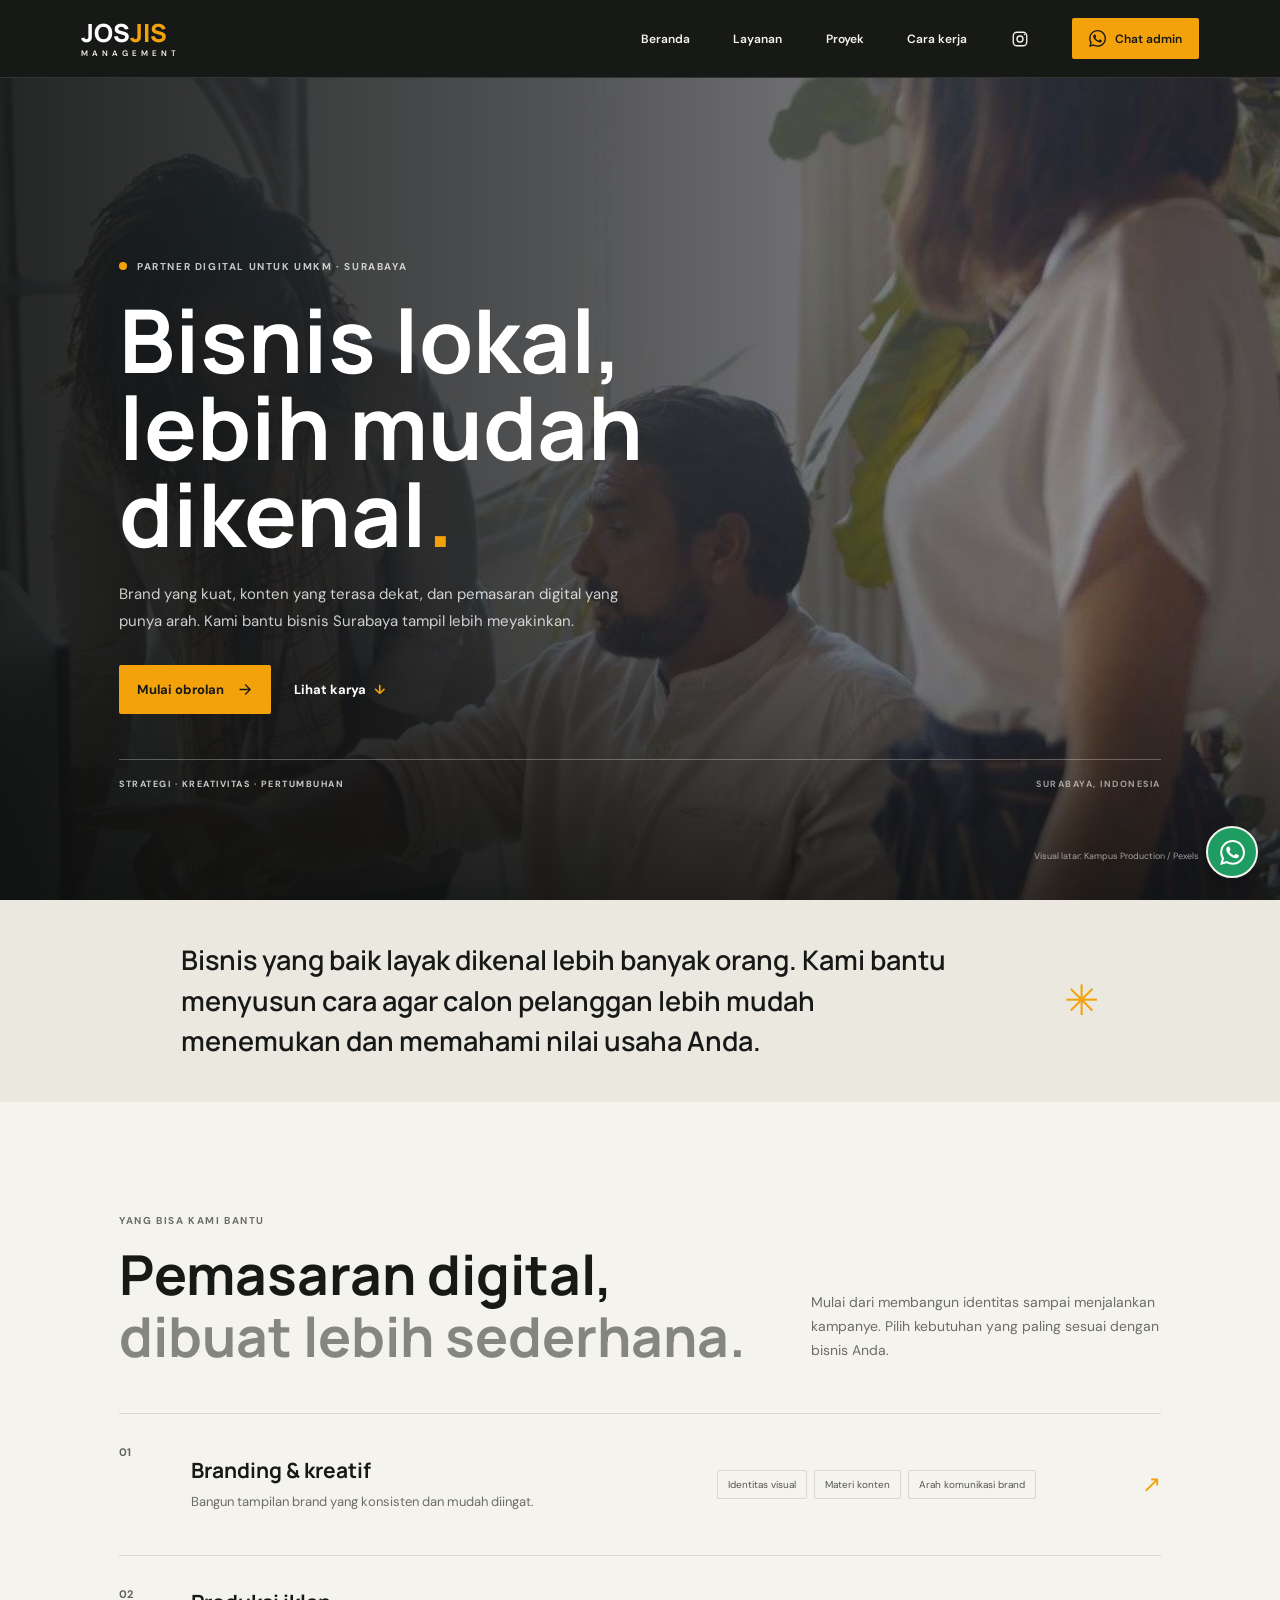
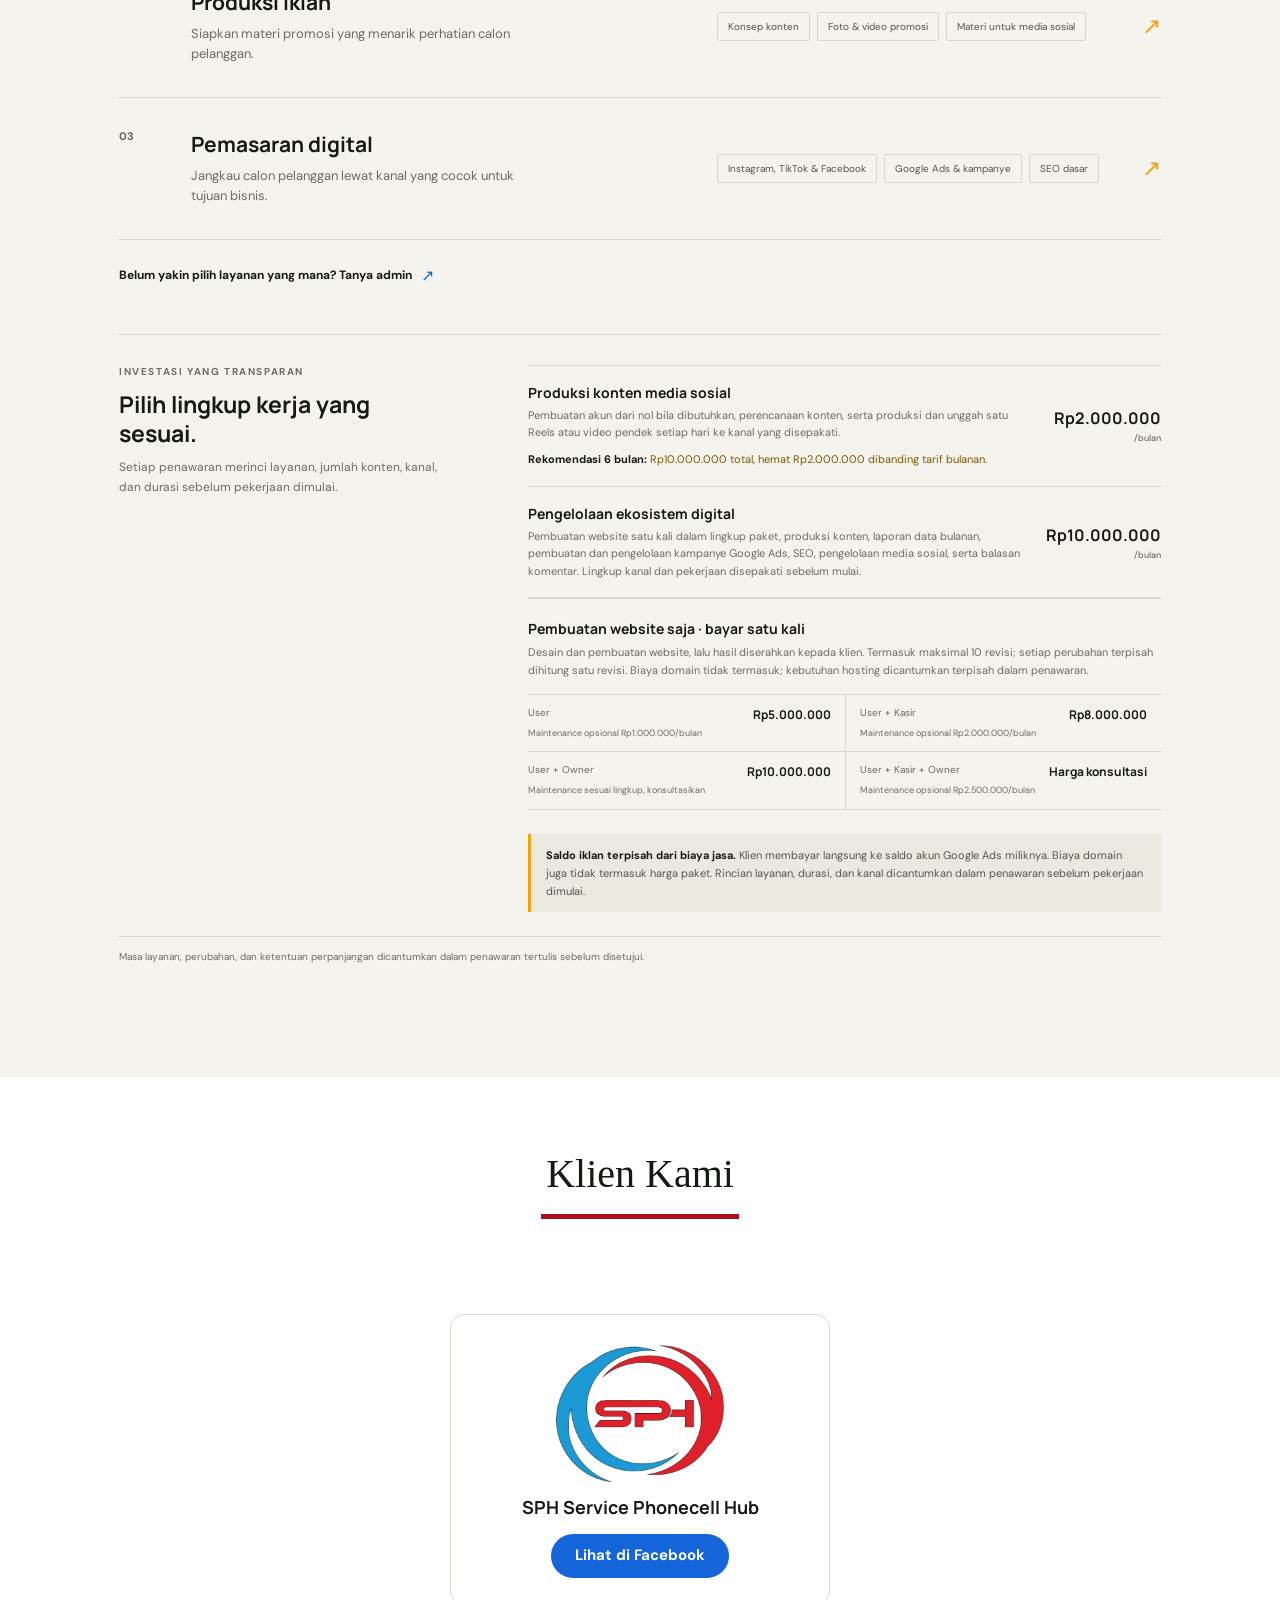
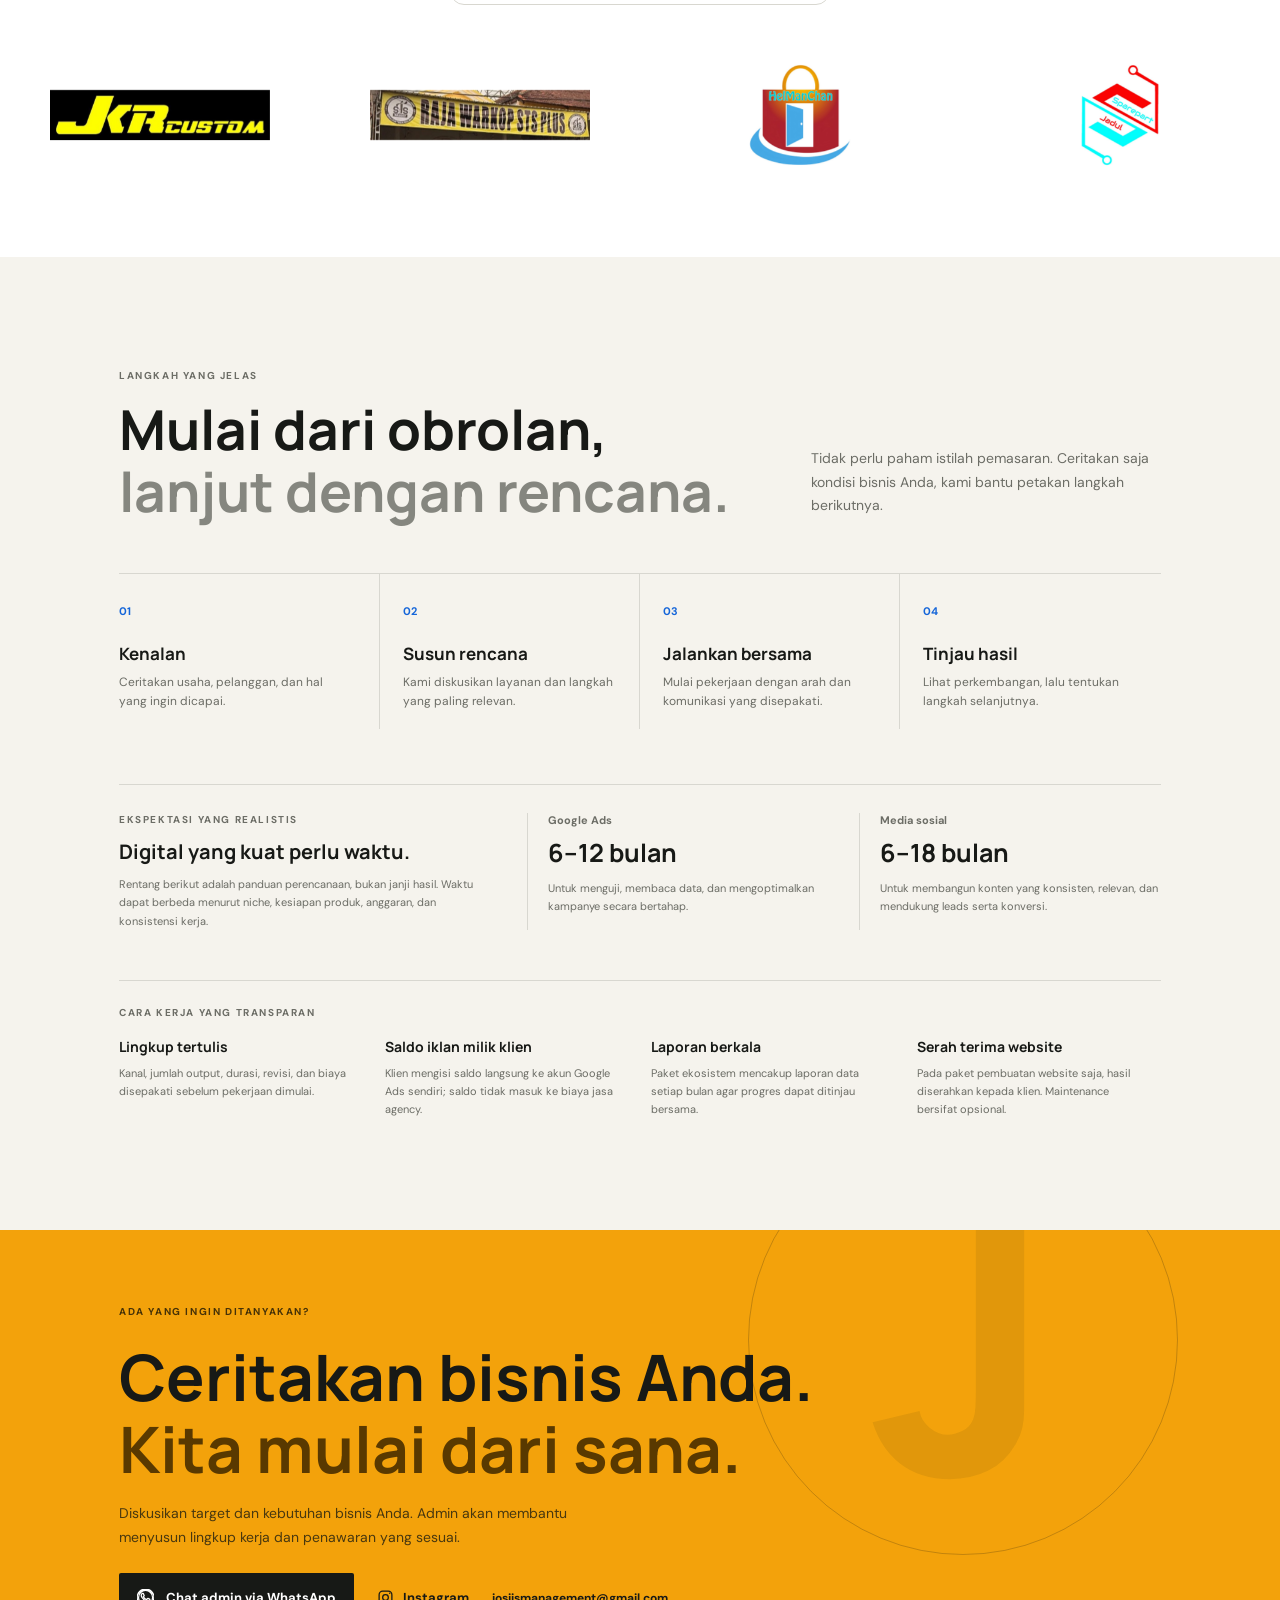
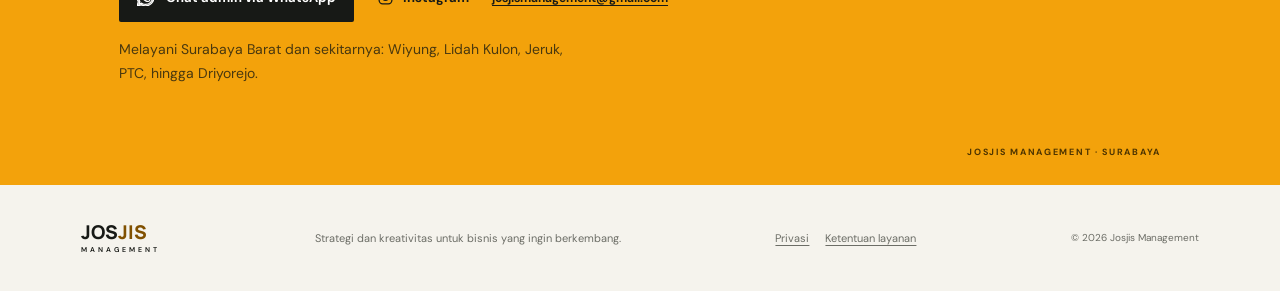
==== commit 36088cdb: "Tambah klien HelManChan dan Sparepart Jadul, perbarui kartu SPH" ====
--- a/index.html
+++ b/index.html
@@ -127,14 +127,22 @@
         <div class="client-section-inner">
           <h2 class="client-heading">Klien Kami</h2>
           <div class="client-links" aria-label="Logo klien dan tautan media sosial">
-            <a class="client-logo" href="https://www.instagram.com/jkrgaragecustom/" target="_blank" rel="noopener noreferrer" aria-label="Instagram JKR Garage Custom">
+            <a class="client-logo client-feature" href="https://www.facebook.com/servicephonecellhub?locale=id_ID" target="_blank" rel="noopener noreferrer">
+              <img src="assets/sph-service-phonecell-hub.png" alt="" width="500" height="409" loading="lazy" decoding="async" />
+              <span class="client-feature-name">SPH Service Phonecell Hub</span>
+              <span class="client-feature-cta">Lihat di Facebook</span>
+            </a>
+            <a class="client-logo client-logo--wide" href="https://www.instagram.com/jkrgaragecustom/" target="_blank" rel="noopener noreferrer" aria-label="Instagram JKR Garage Custom">
               <img src="assets/jkr-garage-custom.png" alt="JKR Garage Custom" width="550" height="180" loading="lazy" decoding="async" />
             </a>
-            <a class="client-logo" href="https://www.instagram.com/raja_warkop_sts_plus_surabaya/" target="_blank" rel="noopener noreferrer" aria-label="Instagram Raja Warkop STS Plus Surabaya">
+            <a class="client-logo client-logo--wide" href="https://www.instagram.com/raja_warkop_sts_plus_surabaya/" target="_blank" rel="noopener noreferrer" aria-label="Instagram Raja Warkop STS Plus Surabaya">
               <img src="assets/raja-warkop-logo-crop.jpg" alt="Raja Warkop STS Plus Surabaya" width="660" height="150" loading="lazy" decoding="async" />
             </a>
-            <a class="client-logo" href="https://www.facebook.com/servicephonecellhub?locale=id_ID" target="_blank" rel="noopener noreferrer" aria-label="Facebook SPH Service Phonecell Hub">
-              <img src="assets/sph-service-phonecell-hub.png" alt="SPH Service Phonecell Hub" width="500" height="500" loading="lazy" decoding="async" />
+            <a class="client-logo client-logo--square" href="https://www.tiktok.com/@helmanchan_" target="_blank" rel="noopener noreferrer" aria-label="TikTok HelManChan">
+              <img src="assets/helmanchan.png" alt="HelManChan" width="360" height="360" loading="lazy" decoding="async" />
+            </a>
+            <a class="client-logo client-logo--square" href="https://www.tiktok.com/@sparepartjadul" target="_blank" rel="noopener noreferrer" aria-label="TikTok Sparepart Jadul">
+              <img src="assets/sparepart-jadul.png" alt="Sparepart Jadul" width="360" height="360" loading="lazy" decoding="async" />
             </a>
           </div>
         </div>
--- a/styles.css
+++ b/styles.css
@@ -164,17 +164,31 @@
 .client-section-inner { width: min(100% - 44px, 1280px); margin: 0 auto; padding: 74px 0 86px; }
 .client-heading { width: fit-content; margin: 0 auto 82px; padding: 0 0 13px; text-align: center; font: 400 clamp(30px, 3.5vw, 40px)/1.15 Georgia, 'Times New Roman', serif; }
 .client-heading::after { display: block; width: 198px; height: 5px; margin: 17px auto 0; background: #a91120; content: ''; }
-.client-links { display: grid; grid-template-columns: repeat(3, minmax(0, 1fr)); align-items: center; justify-items: center; gap: 54px; }
+.client-links { display: grid; grid-template-columns: repeat(4, minmax(0, 1fr)); align-items: center; justify-items: center; gap: 54px 44px; }
 .client-logo { display: grid; width: min(100%, 220px); height: 92px; place-items: center; opacity: 0; animation: client-logo-arrive .65s ease forwards; }
-.client-logo:nth-child(2) { animation-delay: .14s; }
-.client-logo:nth-child(3) { animation-delay: .28s; }
-.client-logo img { display: block; max-width: 100%; max-height: 72px; object-fit: contain; filter: grayscale(1); opacity: .72; transition: filter .35s ease, opacity .35s ease, transform .35s ease; }
-.client-logo:first-child img, .client-logo:nth-child(2) img { width: 100%; }
-.client-logo:last-child img { width: 76px; height: 76px; }
+.client-logo:nth-child(2) { animation-delay: .1s; }
+.client-logo:nth-child(3) { animation-delay: .2s; }
+.client-logo:nth-child(4) { animation-delay: .3s; }
+.client-logo:nth-child(5) { animation-delay: .4s; }
+.client-logo img { display: block; max-width: 100%; max-height: 72px; object-fit: contain; transition: transform .35s ease; }
+.client-logo--wide img { width: 100%; }
+.client-logo--square { height: 112px; }
+.client-logo--square img { width: 108px; height: 108px; max-height: none; }
 .client-logo:focus-visible { outline: 3px solid var(--blue); outline-offset: 6px; }
+.client-logo.client-feature { grid-column: 1 / -1; width: min(100%, 380px); height: auto; padding: 30px 28px 26px; gap: 14px; justify-items: center; border: 1px solid var(--line); border-radius: 14px; background: #fff; color: var(--ink); text-decoration: none; transition: border-color .25s ease, transform .25s ease; }
+.client-feature img { width: 168px; height: auto; max-height: none; }
+.client-feature-name { font: 700 18px/1.3 var(--display); text-align: center; }
+.client-feature-cta { display: inline-flex; align-items: center; min-height: 44px; padding: 0 24px; border-radius: 999px; background: var(--blue); color: #fff; font: 700 15px/1 'DM Sans', sans-serif; transition: background-color .25s ease; }
+.client-feature:focus-visible { outline: 3px solid var(--blue); outline-offset: 5px; }
 @keyframes client-logo-arrive { from { opacity: 0; transform: translateY(14px); } to { opacity: 1; transform: translateY(0); } }
 @media (hover: hover) and (pointer: fine) {
-  .client-logo:hover img { filter: grayscale(0); opacity: 1; transform: scale(1.08); }
+  .client-logo:hover img { transform: scale(1.06); }
+  .client-logo.client-feature:hover { border-color: var(--blue); transform: translateY(-3px); }
+  .client-feature:hover img { transform: scale(1.04); }
+  .client-feature:hover .client-feature-cta { background: #0f4fb0; }
+}
+@media (max-width: 900px) {
+  .client-links { grid-template-columns: repeat(2, minmax(0, 1fr)); gap: 38px 24px; }
 }
 
 .process-heading { margin-bottom: 51px; }
@@ -290,8 +304,13 @@
   .inline-cta { align-items: flex-start; line-height: 1.6; }
   .client-section-inner { padding: 58px 0 64px; }
   .client-heading { margin-bottom: 52px; }
-  .client-links { gap: 30px; }
-  .client-logo { max-width: 190px; }
+  .client-links { gap: 28px 12px; }
+  .client-logo { width: 100%; height: 78px; }
+  .client-logo img { max-width: 92%; max-height: 56px; }
+  .client-logo--square { height: 92px; }
+  .client-logo--square img { width: 88px; height: 88px; max-height: none; }
+  .client-logo.client-feature { width: min(100%, 320px); height: auto; padding: 24px 20px 22px; }
+  .client-feature img { width: 140px; max-width: 100%; max-height: none; }
   .pricing-overview { margin-top: 35px; padding-top: 25px; }
   .pricing-heading h3 { font-size: 21px; }
   .pricing-row { align-items: flex-start; flex-direction: column; gap: 10px; }
@@ -326,11 +345,6 @@
   .copyright { width: 100%; }
   .legal-header { min-height: 68px; padding: 0 22px; }
   .legal-back { font-size: 12px; }
-  .client-links { grid-template-columns: repeat(2, minmax(0, 1fr)); gap: 18px 12px; }
-  .client-logo { width: 100%; height: 78px; }
-  .client-logo:last-child { grid-column: 1 / -1; }
-  .client-logo img { max-width: 90%; max-height: 56px; }
-  .client-logo:last-child img { width: 58px; height: 58px; }
   .floating-whatsapp { width: 48px; height: 48px; right: 16px; bottom: 16px; }
 }
 @media (hover: hover) and (pointer: fine) {
@@ -341,6 +355,6 @@
 }
 @media (prefers-reduced-motion: reduce) {
   .client-logo { opacity: 1; animation: none; }
-  .client-logo img { transition: none; }
+  .client-logo img, .client-logo.client-feature, .client-feature-cta { transition: none; }
   *, *::before, *::after { scroll-behavior: auto !important; transition-duration: .01ms !important; animation-duration: .01ms !important; }
 }
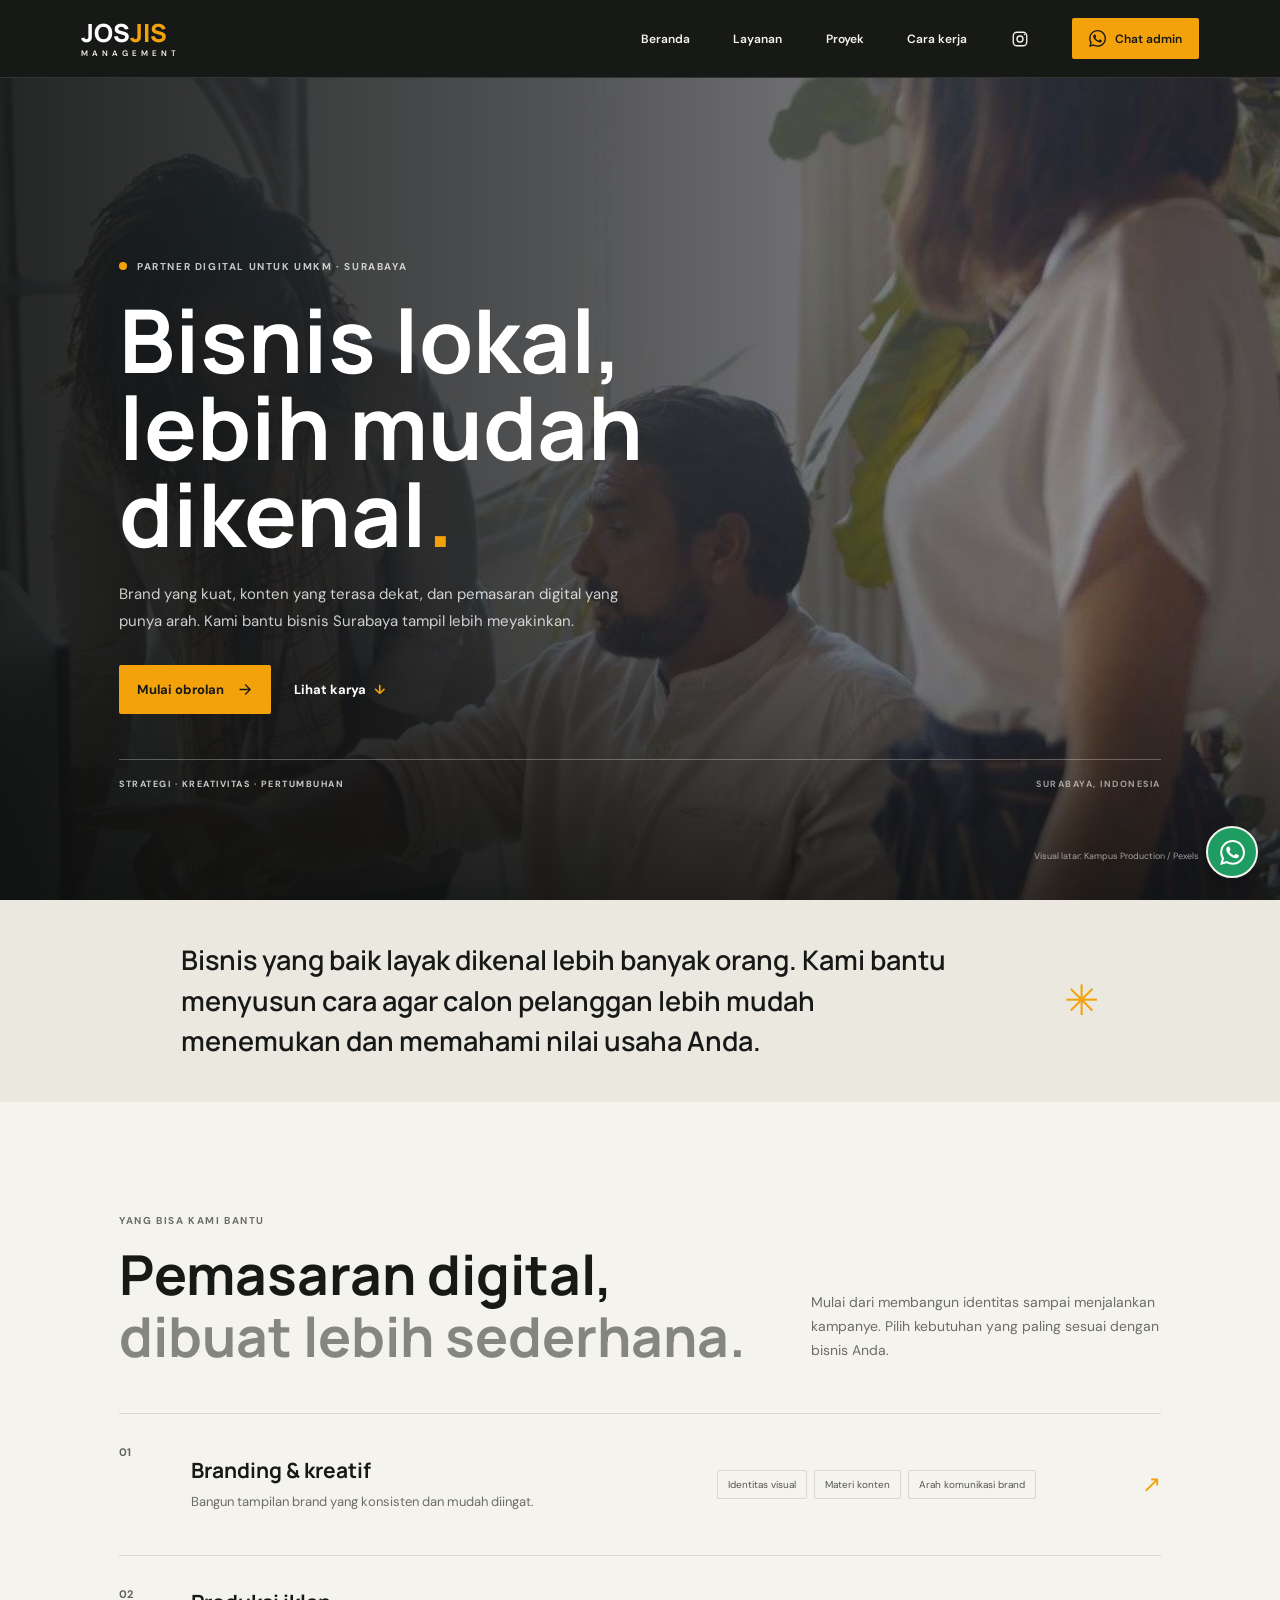
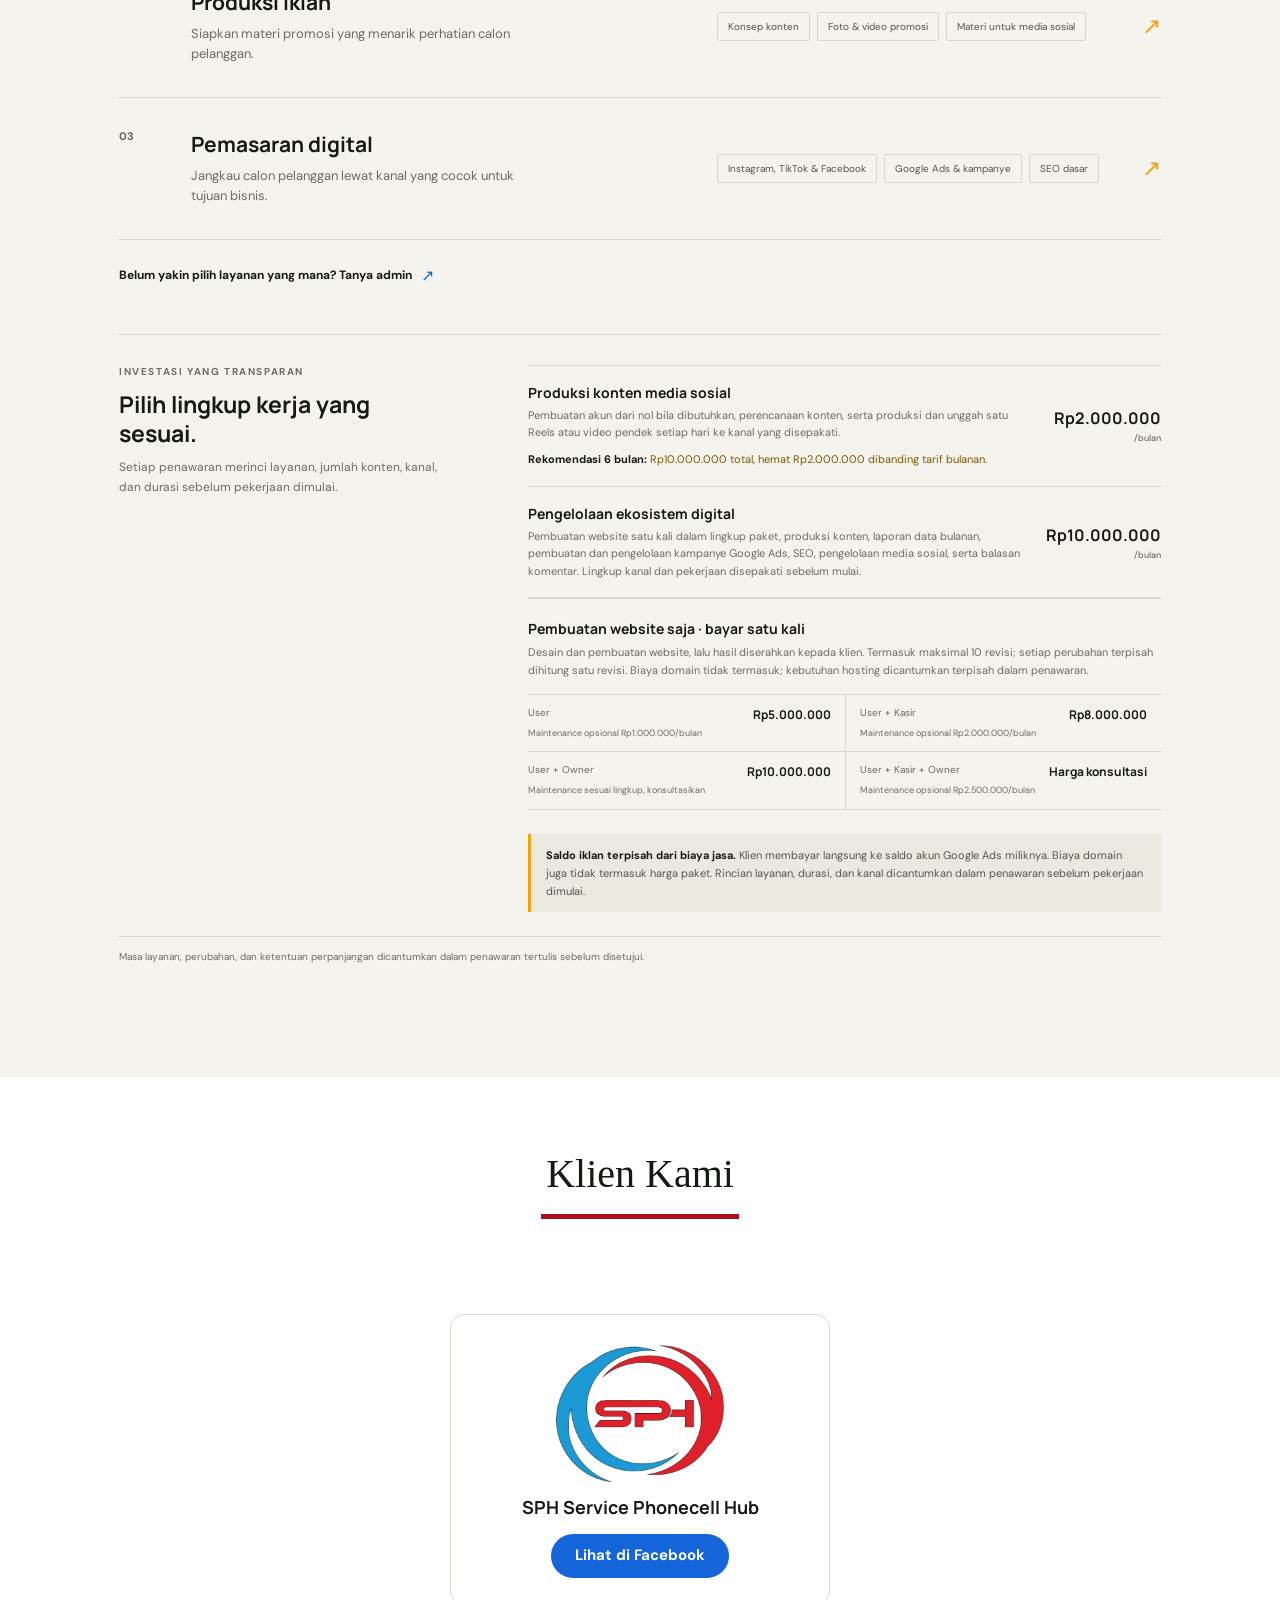
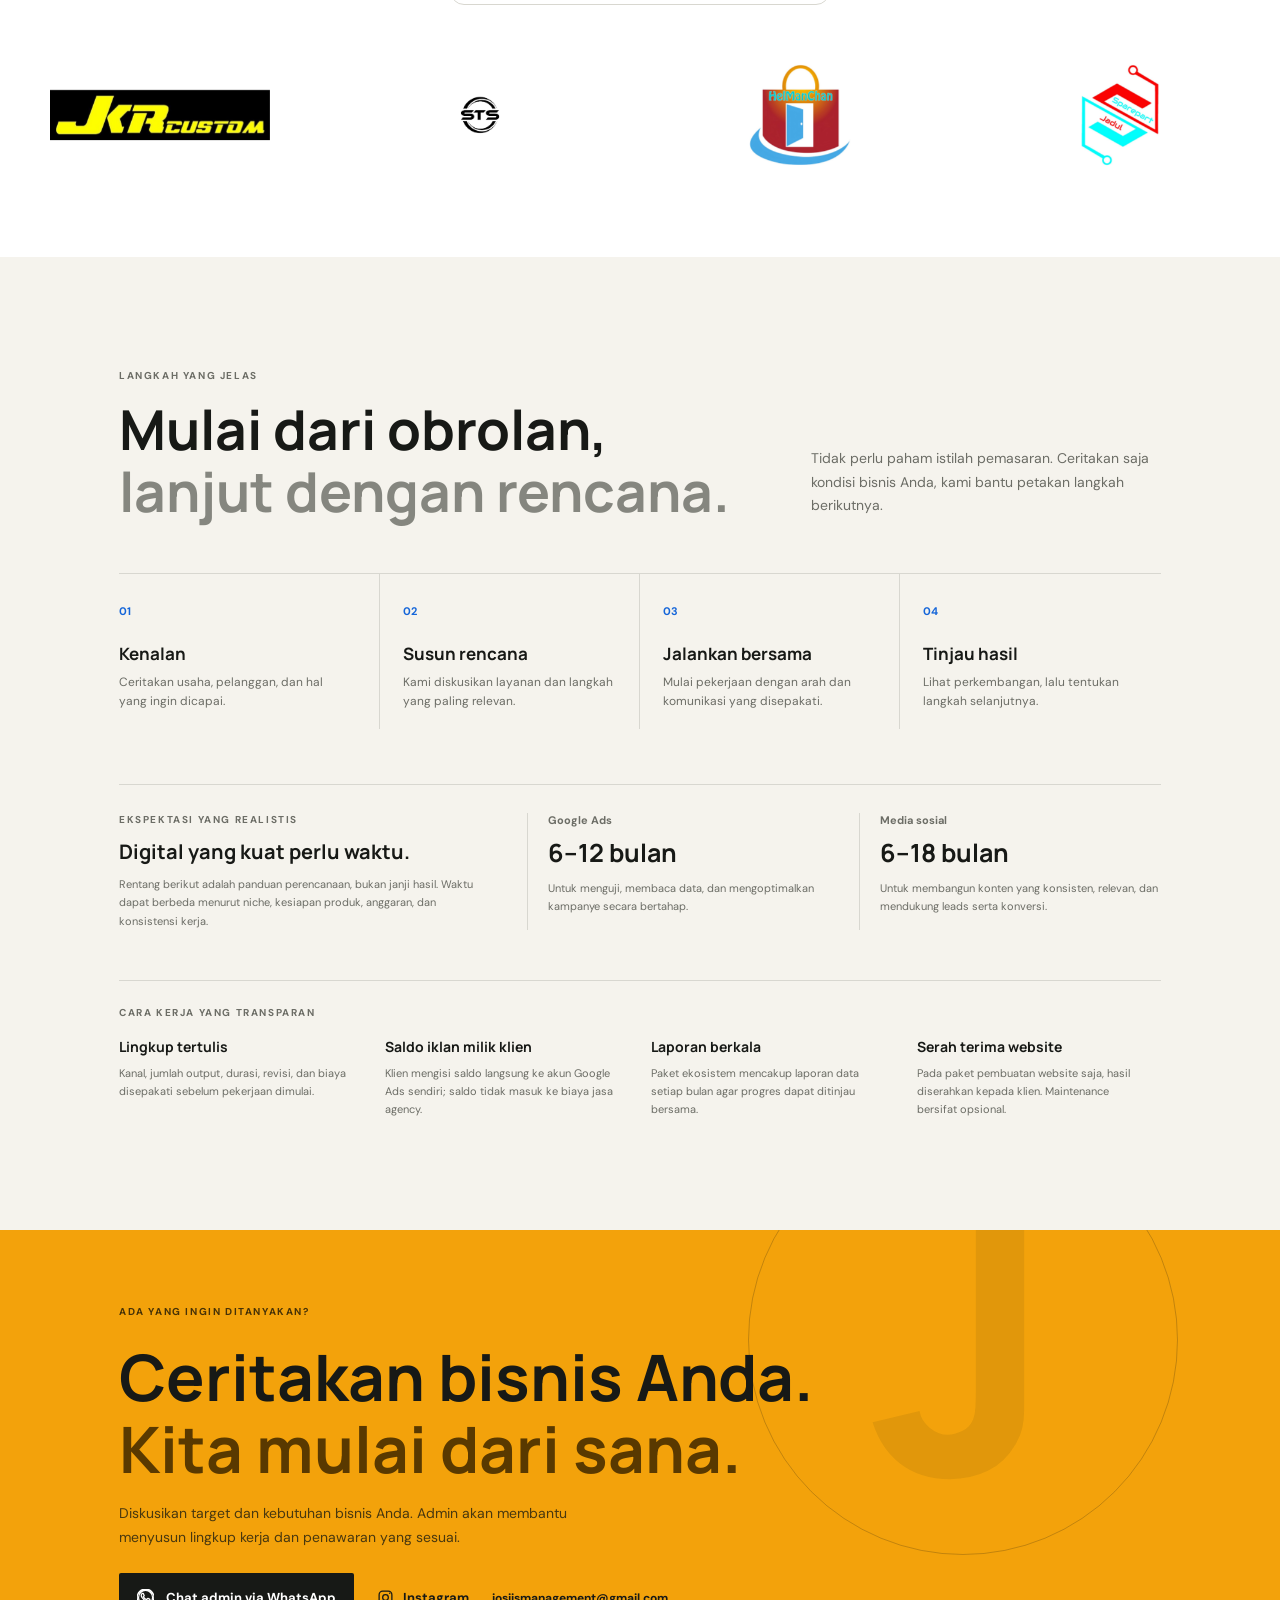
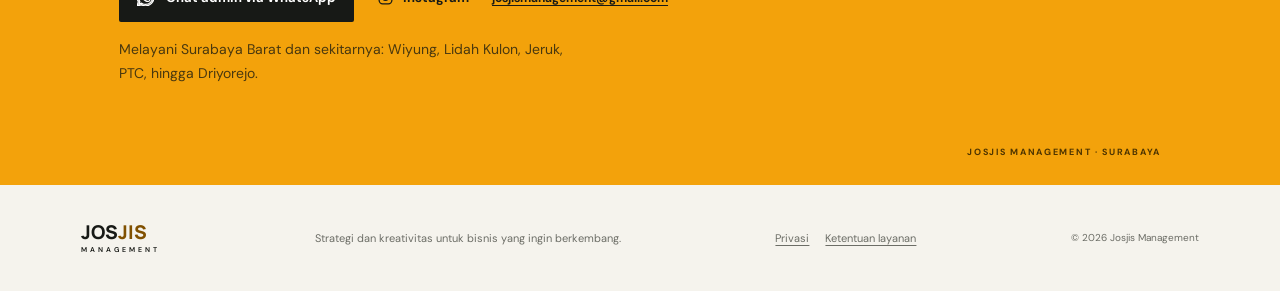
==== commit c471b523: "Replace Raja Warkop STS Plus client logo Co-authored-by: Copilot <223556219+Copilot@users.noreply.gi" ====
--- a/index.html
+++ b/index.html
@@ -136,7 +136,7 @@
               <img src="assets/jkr-garage-custom.png" alt="JKR Garage Custom" width="550" height="180" loading="lazy" decoding="async" />
             </a>
             <a class="client-logo client-logo--wide" href="https://www.instagram.com/raja_warkop_sts_plus_surabaya/" target="_blank" rel="noopener noreferrer" aria-label="Instagram Raja Warkop STS Plus Surabaya">
-              <img src="assets/raja-warkop-logo-crop.jpg" alt="Raja Warkop STS Plus Surabaya" width="660" height="150" loading="lazy" decoding="async" />
+              <img src="assets/raja-warkop-sts-plus.png" alt="Raja Warkop STS Plus Surabaya" width="768" height="768" loading="lazy" decoding="async" />
             </a>
             <a class="client-logo client-logo--square" href="https://www.tiktok.com/@helmanchan_" target="_blank" rel="noopener noreferrer" aria-label="TikTok HelManChan">
               <img src="assets/helmanchan.png" alt="HelManChan" width="360" height="360" loading="lazy" decoding="async" />
